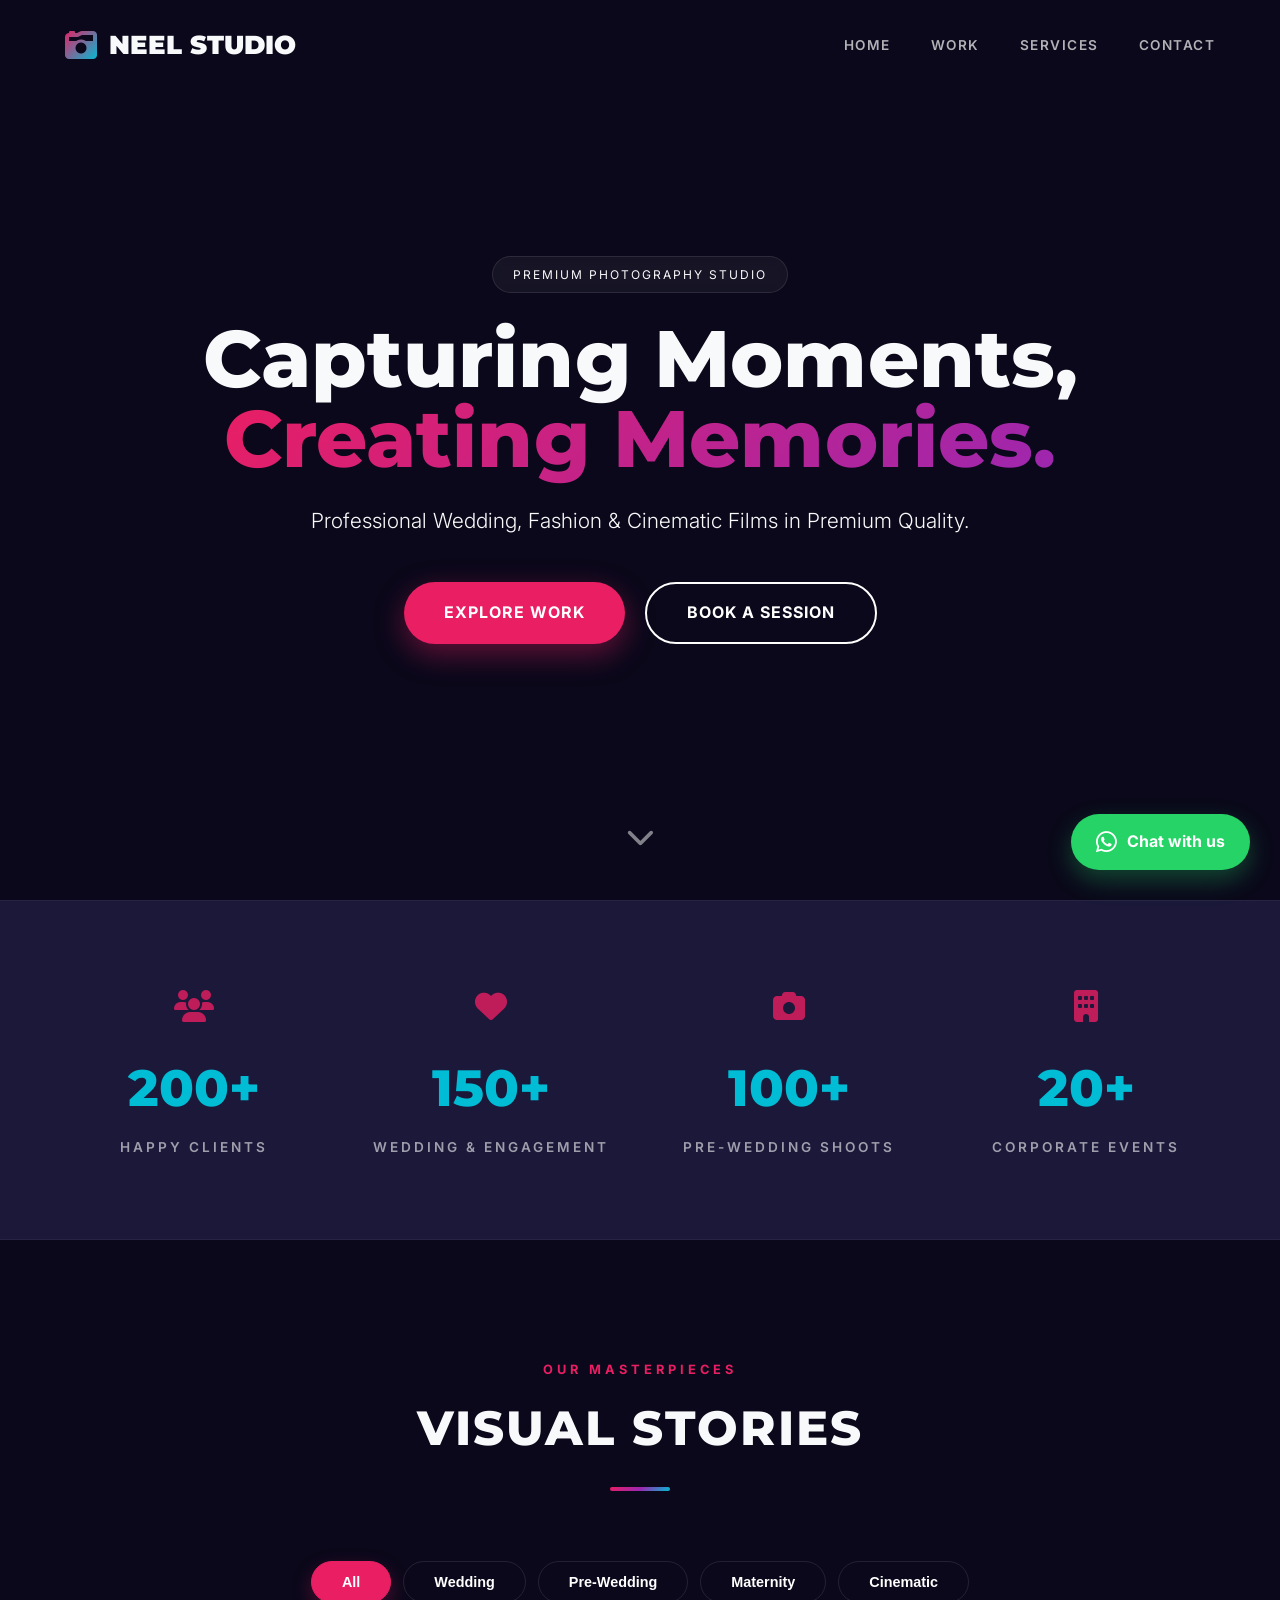
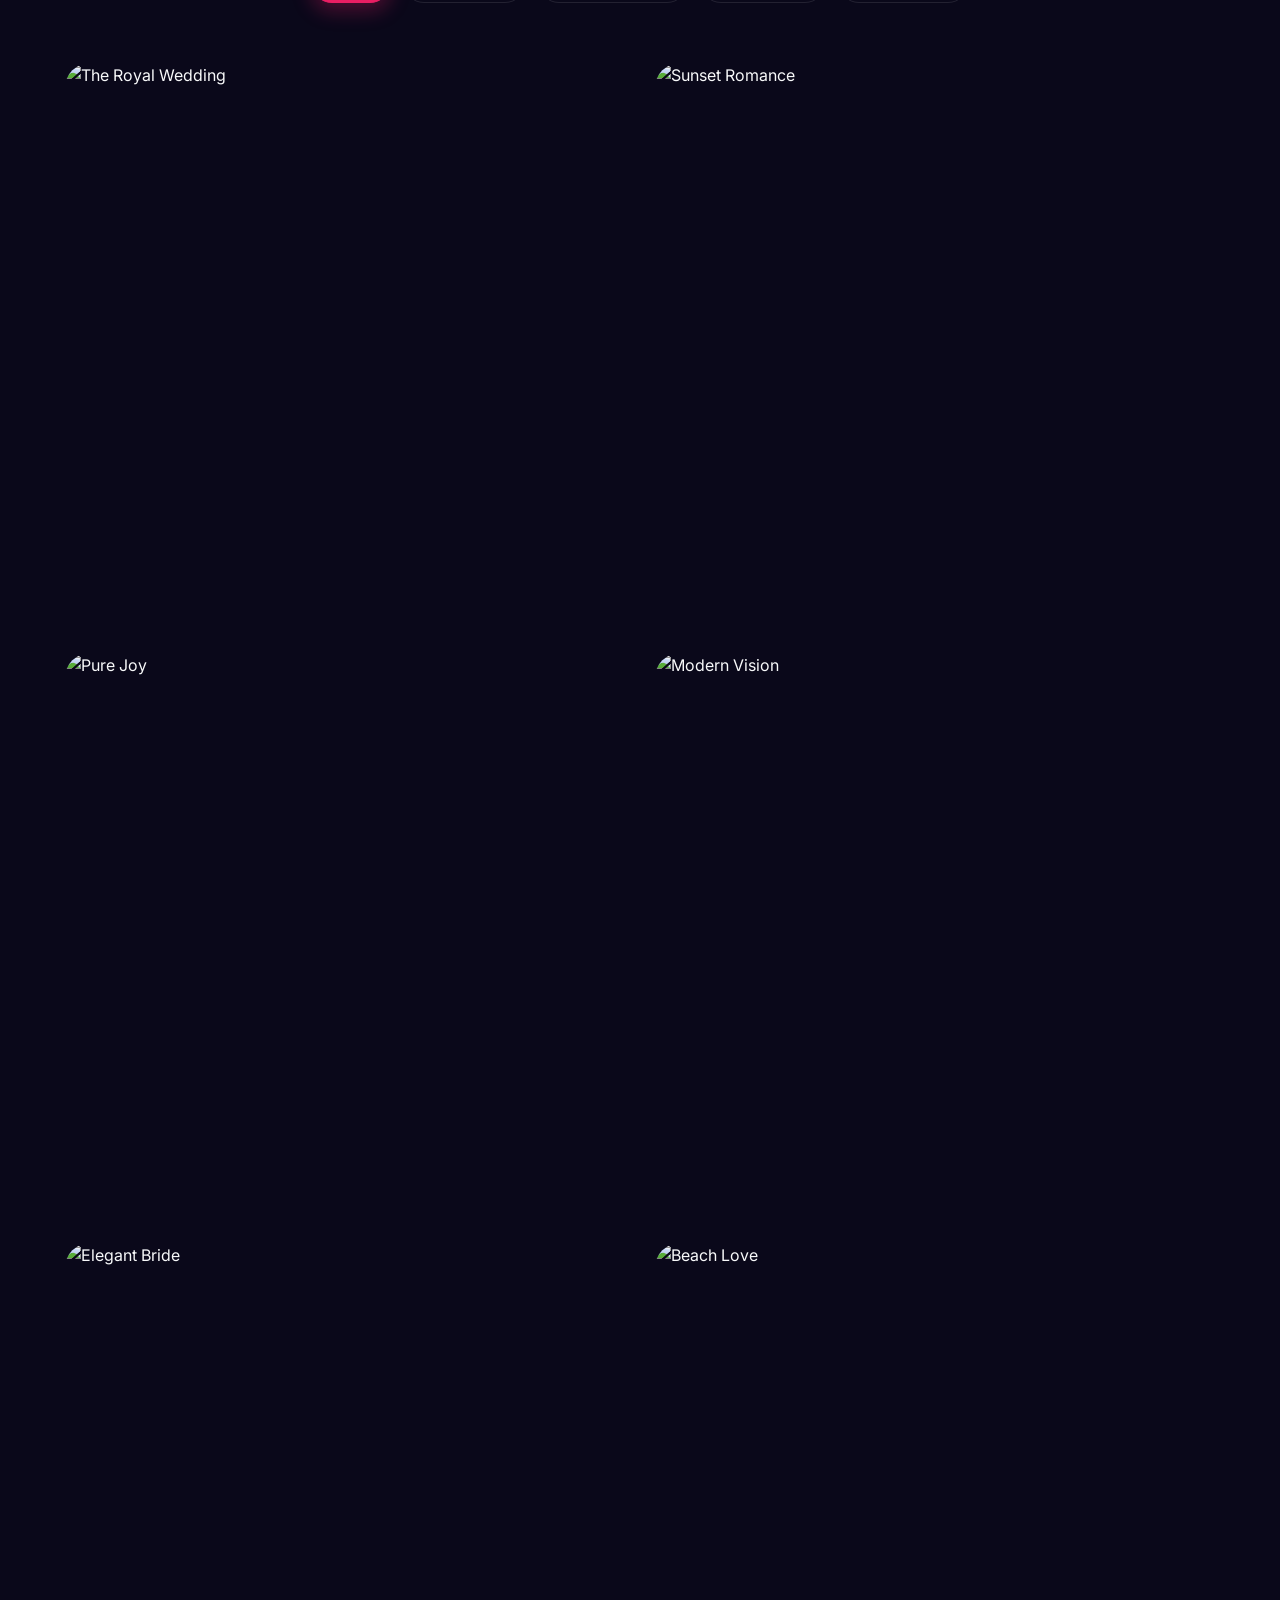
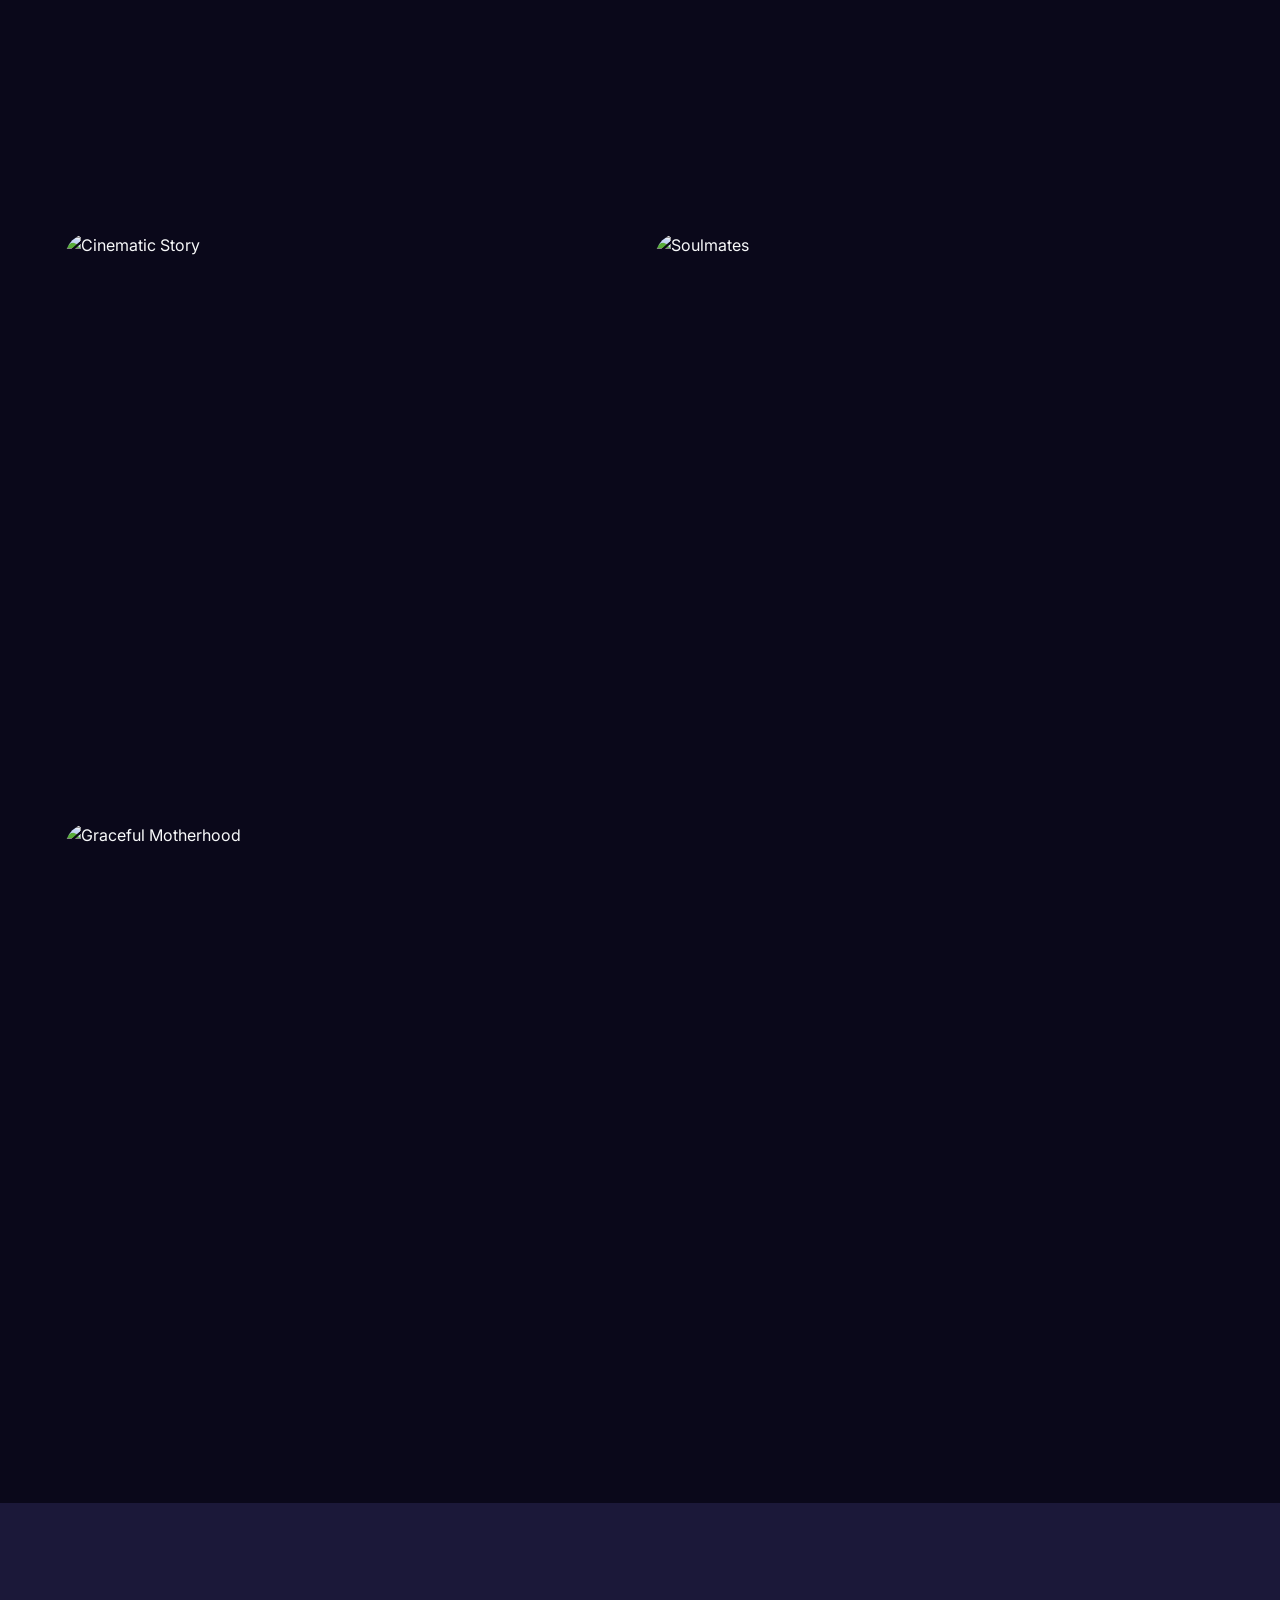
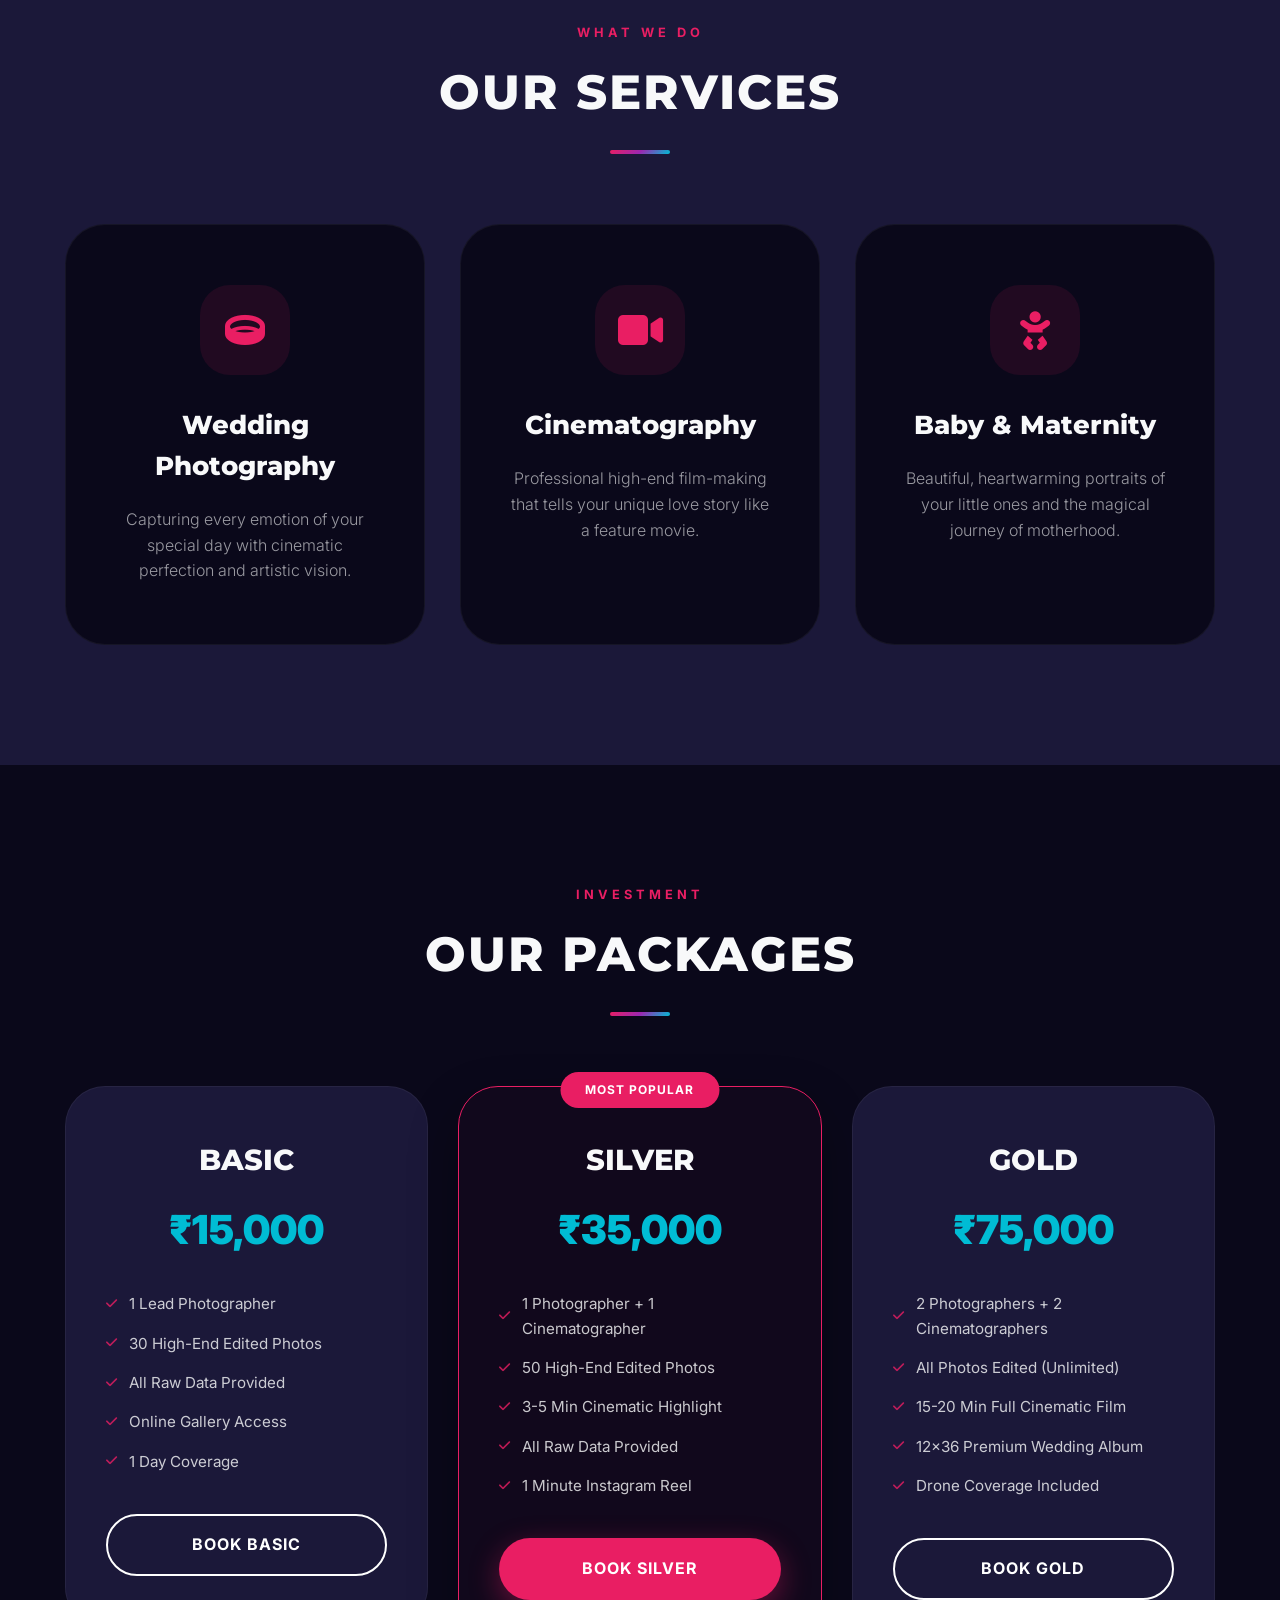
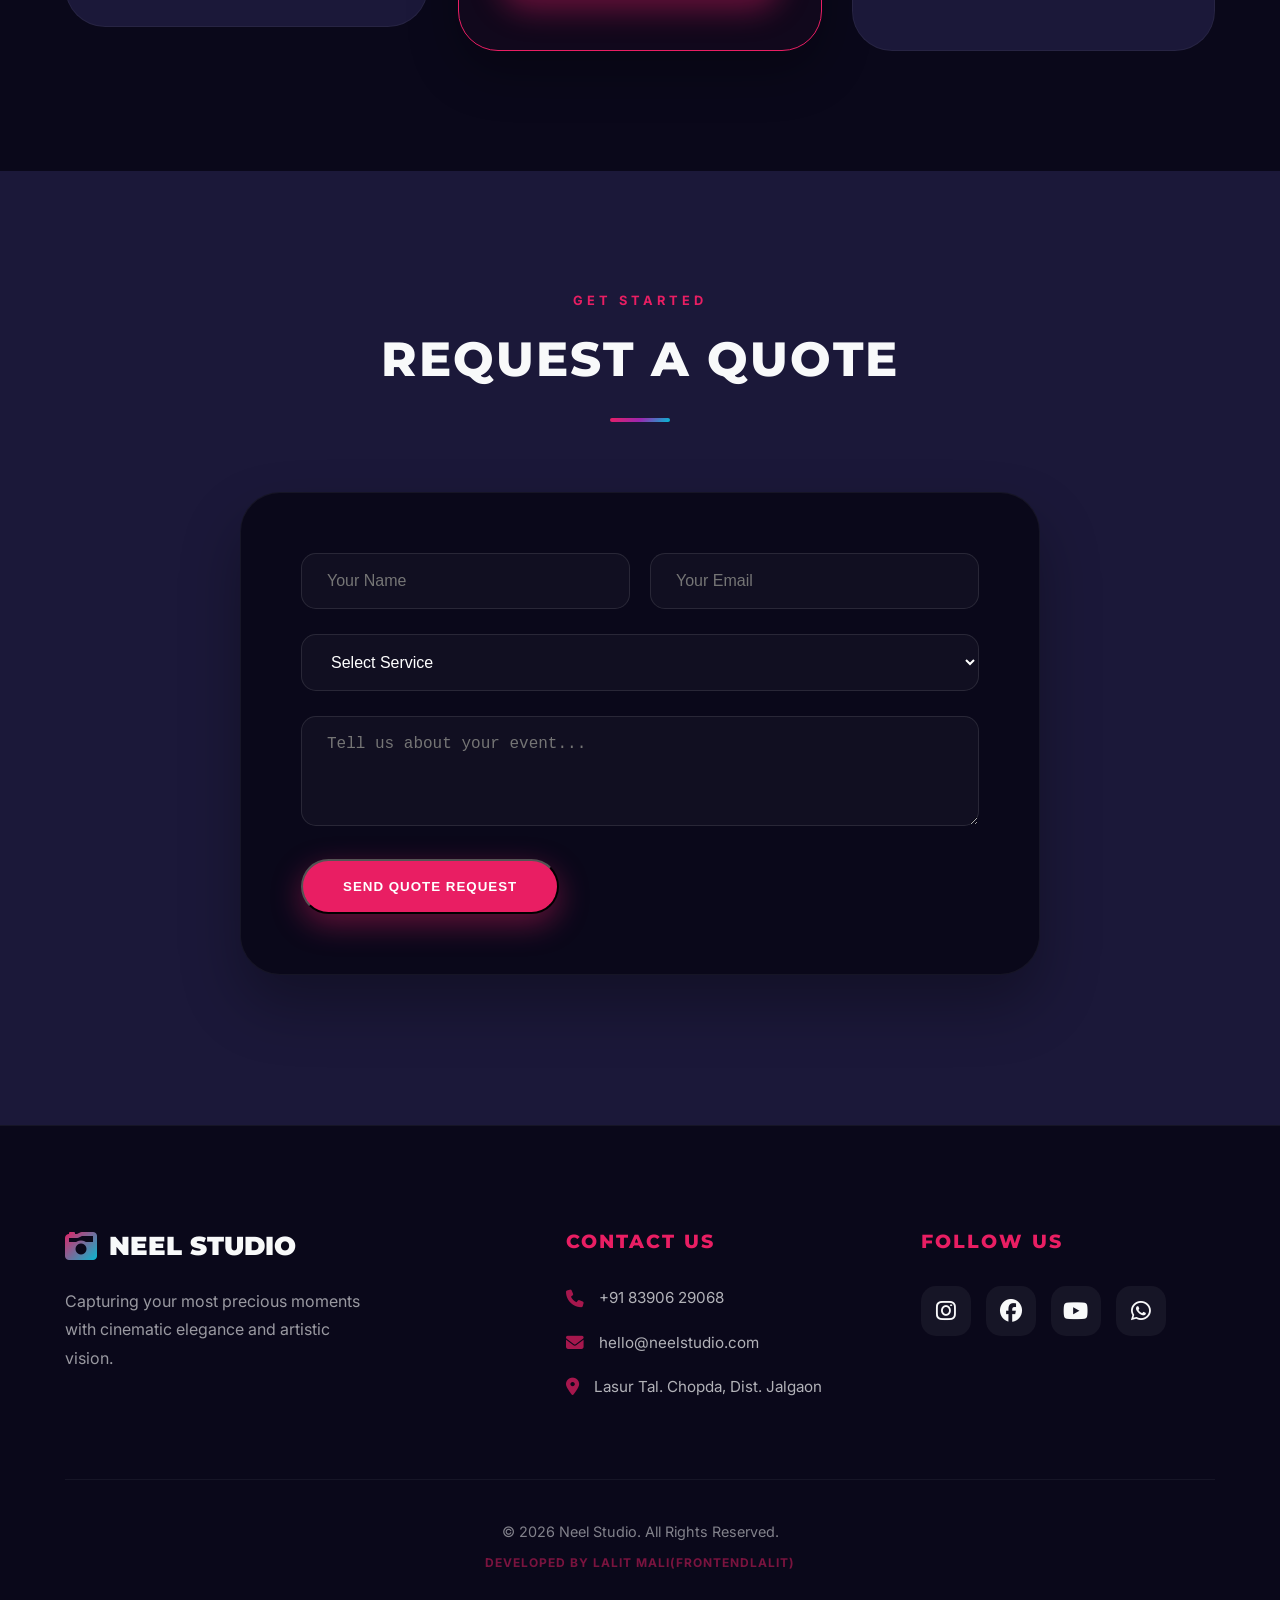
==== index.html @ a7790f0c "Add files via upload" ====
<!DOCTYPE html>
<html lang="en">
<head>
    <meta charset="UTF-8">
    <meta name="viewport" content="width=device-width, initial-scale=1.0">
    <title>Neel Studio | Professional Portfolio</title>
    <link rel="stylesheet" href="style.css">
    <link href="https://fonts.googleapis.com/css2?family=Inter:wght@300;400;600;700&family=Montserrat:wght@700;800;900&display=swap" rel="stylesheet">
    <link rel="stylesheet" href="https://cdnjs.cloudflare.com/ajax/libs/font-awesome/6.4.0/css/all.min.css">
    <link rel="stylesheet" href="https://unpkg.com/aos@next/dist/aos.css" />
</head>
<body>
    <!-- Floating WhatsApp -->
    <a href="https://wa.me/918390629068" class="whatsapp-float" target="_blank">
        <i class="fab fa-whatsapp"></i>
        <span>Chat with us</span>
    </a>

    <!-- Navbar -->
    <nav class="navbar">
        <div class="container">
            <div class="logo">
                <i class="fas fa-camera-retro"></i>
                <span>NEEL STUDIO</span>
            </div>
            <ul class="nav-links" id="navLinks">
                <li><a href="#home" onclick="toggleMenu()">Home</a></li>
                <li><a href="#gallery" onclick="toggleMenu()">Work</a></li>
                <li><a href="#services" onclick="toggleMenu()">Services</a></li>
                <li><a href="#contact" onclick="toggleMenu()">Contact</a></li>
            </ul>
            <div class="menu-btn" onclick="toggleMenu()"><i class="fas fa-bars"></i></div>
        </div>
    </nav>

    <!-- Hero Section -->
    <section id="home" class="hero">
        <div class="hero-overlay"></div>
        <div class="container hero-content">
            <div class="badge" data-aos="fade-down">Premium Photography Studio</div>
            <h1 data-aos="fade-up">Capturing Moments, <br><span>Creating Memories.</span></h1>
            <p data-aos="fade-up" data-aos-delay="200">Professional Wedding, Fashion & Cinematic Films in Premium Quality.</p>
            <div class="hero-btns" data-aos="fade-up" data-aos-delay="400">
                <a href="#gallery" class="btn-primary">Explore Work</a>
                <a href="#contact" class="btn-outline">Book a Session</a>
            </div>
        </div>
        <div class="scroll-down"><i class="fas fa-chevron-down"></i></div>
    </section>

    <!-- Stats Section -->
    <section class="stats">
        <div class="container">
            <div class="stat-item" data-aos="fade-up" data-aos-delay="100">
                <div class="stat-icon"><i class="fas fa-users"></i></div>
                <h3 class="counter">200+</h3>
                <p>Happy Clients</p>
            </div>
            <div class="stat-item" data-aos="fade-up" data-aos-delay="200">
                <div class="stat-icon"><i class="fas fa-heart"></i></div>
                <h3 class="counter">150+</h3>
                <p>Wedding & Engagement</p>
            </div>
            <div class="stat-item" data-aos="fade-up" data-aos-delay="300">
                <div class="stat-icon"><i class="fas fa-camera"></i></div>
                <h3 class="counter">100+</h3>
                <p>Pre-wedding Shoots</p>
            </div>
            <div class="stat-item" data-aos="fade-up" data-aos-delay="400">
                <div class="stat-icon"><i class="fas fa-building"></i></div>
                <h3 class="counter">20+</h3>
                <p>Corporate Events</p>
            </div>
        </div>
    </section>

    <!-- Gallery Section -->
    <section id="gallery" class="gallery">
        <div class="container">
            <div class="section-title">
                <span class="sub-title">Our Masterpieces</span>
                <h2>Visual Stories</h2>
                <div class="line"></div>
            </div>
            
            <div class="filter-btns">
                <button class="filter-btn active" data-filter="all">All</button>
                <button class="filter-btn" data-filter="wedding">Wedding</button>
                <button class="filter-btn" data-filter="prewedding">Pre-Wedding</button>
                <button class="filter-btn" data-filter="maternity">Maternity</button>
                <button class="filter-btn" data-filter="cinematic">Cinematic</button>
            </div>

            <div class="gallery-grid">
                <!-- Gallery items will be added via script -->
            </div>
        </div>
    </section>

    <!-- Lightbox Modal -->
    <div id="lightbox" class="lightbox" onclick="closeLightbox()">
        <span class="close-lightbox">&times;</span>
        <img id="lightboxImg" src="" alt="Full Image">
    </div>

    <!-- Services Section -->
    <section id="services" class="services">
        <div class="container">
            <div class="section-title">
                <span class="sub-title">What We Do</span>
                <h2>Our Services</h2>
                <div class="line"></div>
            </div>
            <div class="services-grid">
                <div class="service-card" data-aos="fade-up">
                    <div class="card-icon"><i class="fas fa-ring"></i></div>
                    <h3>Wedding Photography</h3>
                    <p>Capturing every emotion of your special day with cinematic perfection and artistic vision.</p>
                </div>
                <div class="service-card" data-aos="fade-up" data-aos-delay="100">
                    <div class="card-icon"><i class="fas fa-video"></i></div>
                    <h3>Cinematography</h3>
                    <p>Professional high-end film-making that tells your unique love story like a feature movie.</p>
                </div>
                <div class="service-card" data-aos="fade-up" data-aos-delay="200">
                    <div class="card-icon"><i class="fas fa-baby"></i></div>
                    <h3>Baby & Maternity</h3>
                    <p>Beautiful, heartwarming portraits of your little ones and the magical journey of motherhood.</p>
                </div>
            </div>
        </div>
    </section>

    <!-- Pricing Section -->
    <section id="pricing" class="pricing">
        <div class="container">
            <div class="section-title">
                <span class="sub-title">Investment</span>
                <h2>Our Packages</h2>
                <div class="line"></div>
            </div>
            <div class="pricing-grid">
                <!-- Basic Package -->
                <div class="pricing-card" data-aos="fade-up">
                    <div class="pkg-header">
                        <h3>Basic</h3>
                        <div class="price">₹15,000</div>
                    </div>
                    <ul class="pkg-features">
                        <li><i class="fas fa-check"></i> 1 Lead Photographer</li>
                        <li><i class="fas fa-check"></i> 30 High-End Edited Photos</li>
                        <li><i class="fas fa-check"></i> All Raw Data Provided</li>
                        <li><i class="fas fa-check"></i> Online Gallery Access</li>
                        <li><i class="fas fa-check"></i> 1 Day Coverage</li>
                    </ul>
                    <a href="#contact" class="btn-outline">Book Basic</a>
                </div>
                <!-- Silver Package -->
                <div class="pricing-card featured" data-aos="fade-up" data-aos-delay="100">
                    <div class="pkg-badge">Most Popular</div>
                    <div class="pkg-header">
                        <h3>Silver</h3>
                        <div class="price">₹35,000</div>
                    </div>
                    <ul class="pkg-features">
                        <li><i class="fas fa-check"></i> 1 Photographer + 1 Cinematographer</li>
                        <li><i class="fas fa-check"></i> 50 High-End Edited Photos</li>
                        <li><i class="fas fa-check"></i> 3-5 Min Cinematic Highlight</li>
                        <li><i class="fas fa-check"></i> All Raw Data Provided</li>
                        <li><i class="fas fa-check"></i> 1 Minute Instagram Reel</li>
                    </ul>
                    <a href="#contact" class="btn-primary">Book Silver</a>
                </div>
                <!-- Gold Package -->
                <div class="pricing-card" data-aos="fade-up" data-aos-delay="200">
                    <div class="pkg-header">
                        <h3>Gold</h3>
                        <div class="price">₹75,000</div>
                    </div>
                    <ul class="pkg-features">
                        <li><i class="fas fa-check"></i> 2 Photographers + 2 Cinematographers</li>
                        <li><i class="fas fa-check"></i> All Photos Edited (Unlimited)</li>
                        <li><i class="fas fa-check"></i> 15-20 Min Full Cinematic Film</li>
                        <li><i class="fas fa-check"></i> 12x36 Premium Wedding Album</li>
                        <li><i class="fas fa-check"></i> Drone Coverage Included</li>
                    </ul>
                    <a href="#contact" class="btn-outline">Book Gold</a>
                </div>
            </div>
        </div>
    </section>

    <!-- Quote Section -->
    <section id="contact" class="quote-section">
        <div class="container">
            <div class="section-title">
                <span class="sub-title">Get Started</span>
                <h2>Request a Quote</h2>
                <div class="line"></div>
            </div>
            <div class="quote-box" data-aos="fade-up">
                <form class="contact-form">
                    <div class="form-grid-2">
                        <div class="form-group"><input type="text" placeholder="Your Name" required></div>
                        <div class="form-group"><input type="email" placeholder="Your Email" required></div>
                    </div>
                    <div class="form-group">
                        <select required style="color: #fff;">
                            <option value="" disabled selected>Select Service</option>
                            <option>Wedding</option>
                            <option>Pre-Wedding</option>
                            <option>Maternity</option>
                            <option>Corporate</option>
                        </select>
                    </div>
                    <div class="form-group"><textarea rows="4" placeholder="Tell us about your event..."></textarea></div>
                    <button type="submit" class="btn-primary">Send Quote Request</button>
                </form>
            </div>
        </div>
    </section>

    <!-- Footer -->
    <footer class="footer">
        <div class="container">
            <div class="footer-grid">
                <div class="footer-brand">
                    <div class="logo">
                        <i class="fas fa-camera-retro"></i>
                        <span>NEEL STUDIO</span>
                    </div>
                    <p>Capturing your most precious moments with cinematic elegance and artistic vision.</p>
                </div>
                <div class="footer-contact">
                    <h3>Contact Us</h3>
                    <div class="footer-info-list">
                        <a href="tel:+918390629068" class="footer-info-item"><i class="fas fa-phone"></i> <span>+91 83906 29068</span></a>
                        <a href="mailto:hello@neelstudio.com" class="footer-info-item"><i class="fas fa-envelope"></i> <span>hello@neelstudio.com</span></a>
                        <div class="footer-info-item"><i class="fas fa-location-dot"></i> <span>Lasur Tal. Chopda, Dist. Jalgaon</span></div>
                    </div>
                </div>
                <div class="footer-social">
                    <h3>Follow Us</h3>
                    <div class="social-links">
                        <a href="#"><i class="fab fa-instagram"></i></a>
                        <a href="#"><i class="fab fa-facebook"></i></a>
                        <a href="#"><i class="fab fa-youtube"></i></a>
                        <a href="https://wa.me/918390629068"><i class="fab fa-whatsapp"></i></a>
                    </div>
                </div>
            </div>
            <div class="footer-bottom">
                <p>&copy; 2026 Neel Studio. All Rights Reserved.</p>
                <p class="creator">Developed by Lalit mali(FrontendLalit)</p>
            </div>
        </div>
    </footer>

    <!-- Scripts -->
    <script src="https://unpkg.com/aos@next/dist/aos.js"></script>
    <script src="script.js"></script>
</body>
</html>
---- style.css ----
:root {
    --primary: #E91E63;
    --primary-dark: #C2185B;
    --secondary: #00BCD4;
    --dark: #0A081A;
    --dark-lighter: #1B1839;
    --light: #F8F9FA;
    --glass: rgba(255, 255, 255, 0.05);
    --glass-heavy: rgba(255, 255, 255, 0.1);
    --aurora-gradient: linear-gradient(135deg, #E91E63, #9C27B0, #00BCD4);
    --transition: all 0.4s cubic-bezier(0.4, 0, 0.2, 1);
}

/* Global Styles */
* {
    margin: 0;
    padding: 0;
    box-sizing: border-box;
}

html {
    scroll-behavior: smooth;
}

body {
    font-family: 'Inter', sans-serif;
    background-color: var(--dark);
    color: var(--light);
    line-height: 1.6;
    overflow-x: hidden;
}

.container {
    max-width: 1200px;
    margin: 0 auto;
    padding: 0 25px;
}

h1, h2, h3, h4 {
    font-family: 'Montserrat', sans-serif;
    font-weight: 800;
}

a {
    text-decoration: none;
    color: inherit;
    transition: var(--transition);
}

ul {
    list-style: none;
}

section {
    padding: 120px 0;
}

.section-title {
    text-align: center;
    margin-bottom: 70px;
}

.sub-title {
    color: var(--primary);
    text-transform: uppercase;
    letter-spacing: 4px;
    font-size: 0.8rem;
    font-weight: 700;
    display: block;
    margin-bottom: 10px;
}

.section-title h2 {
    font-size: 3rem;
    text-transform: uppercase;
    letter-spacing: 2px;
    margin-bottom: 20px;
}

.section-title .line {
    width: 60px;
    height: 4px;
    background: var(--aurora-gradient);
    margin: 0 auto;
    border-radius: 10px;
}

/* Scroll Progress Bar */
.scroll-progress {
    position: fixed;
    top: 0;
    left: 0;
    width: 0%;
    height: 4px;
    background: var(--aurora-gradient);
    z-index: 2001;
}

/* WhatsApp Float */
.whatsapp-float {
    position: fixed;
    bottom: 30px;
    right: 30px;
    background: #25D366;
    color: white;
    padding: 15px 25px;
    border-radius: 50px;
    display: flex;
    align-items: center;
    gap: 10px;
    font-weight: 700;
    box-shadow: 0 10px 25px rgba(37, 211, 102, 0.3);
    z-index: 2000;
}

.whatsapp-float i { font-size: 1.5rem; }

.whatsapp-float:hover {
    transform: translateY(-5px) scale(1.05);
    background: #20BA56;
}

/* Navbar */
.navbar {
    position: fixed;
    top: 0;
    left: 0;
    width: 100%;
    height: 90px;
    display: flex;
    align-items: center;
    z-index: 1500;
    transition: var(--transition);
}

.navbar.scrolled {
    background: rgba(10, 8, 26, 0.8);
    height: 75px;
    backdrop-filter: blur(15px);
    border-bottom: 1px solid var(--glass);
}

.navbar .container {
    display: flex;
    justify-content: space-between;
    align-items: center;
    width: 100%;
}

.logo {
    display: flex;
    align-items: center;
    gap: 12px;
}

.logo i {
    background: linear-gradient(135deg, #E91E63, #00BCD4);
    -webkit-background-clip: text;
    -webkit-text-fill-color: transparent;
    font-size: 2rem;
}

.logo span {
    font-family: 'Montserrat', sans-serif;
    font-weight: 900;
    font-size: 1.6rem;
}

.nav-links {
    display: flex;
    gap: 40px;
}

.nav-links a {
    font-weight: 600;
    font-size: 0.85rem;
    text-transform: uppercase;
    letter-spacing: 1.5px;
    opacity: 0.7;
}

.nav-links a:hover {
    opacity: 1;
    color: var(--secondary);
}

.menu-btn {
    display: none;
    font-size: 1.8rem;
    cursor: pointer;
    color: white;
}

/* Hero Section */
.hero {
    height: 100vh;
    background: url('https://images.unsplash.com/photo-1519741497674-611481863552?ixlib=rb-4.0.3&auto=format&fit=crop&w=1920&q=80') no-repeat center center/cover;
    display: flex;
    align-items: center;
    position: relative;
    text-align: center;
}

.hero-overlay {
    position: absolute;
    top: 0;
    left: 0;
    width: 100%;
    height: 100%;
    background: linear-gradient(to bottom, rgba(10,8,26,0.3), rgba(10,8,26,0.95));
}

.hero-content {
    position: relative;
    z-index: 1;
}

.badge {
    background: var(--glass);
    display: inline-block;
    padding: 8px 20px;
    border-radius: 30px;
    font-size: 0.75rem;
    text-transform: uppercase;
    letter-spacing: 2px;
    margin-bottom: 25px;
    border: 1px solid var(--glass-heavy);
    backdrop-filter: blur(5px);
}

.hero h1 {
    font-size: 5rem;
    margin-bottom: 25px;
    line-height: 1;
}

.hero h1 span {
    color: var(--primary);
    background: linear-gradient(135deg, #E91E63, #9C27B0);
    -webkit-background-clip: text;
    -webkit-text-fill-color: transparent;
}

.hero p {
    font-size: 1.3rem;
    max-width: 700px;
    margin: 0 auto 45px;
    opacity: 0.8;
    font-weight: 300;
}

.hero-btns {
    display: flex;
    justify-content: center;
    gap: 20px;
}

.btn-primary {
    background: var(--primary);
    color: white;
    padding: 18px 40px;
    border-radius: 50px;
    font-weight: 700;
    text-transform: uppercase;
    letter-spacing: 1px;
    box-shadow: 0 10px 30px rgba(233, 30, 99, 0.4);
    display: inline-block;
}

.btn-primary:hover {
    background: var(--primary-dark);
    transform: translateY(-5px);
    box-shadow: 0 15px 40px rgba(233, 30, 99, 0.5);
}

.btn-outline {
    border: 2px solid white;
    color: white;
    padding: 16px 40px;
    border-radius: 50px;
    font-weight: 700;
    text-transform: uppercase;
    letter-spacing: 1px;
    display: inline-block;
}

.btn-outline:hover {
    background: white;
    color: var(--dark);
    transform: translateY(-5px);
}

.scroll-down {
    position: absolute;
    bottom: 40px;
    left: 50%;
    transform: translateX(-50%);
    font-size: 1.8rem;
    animation: bounce 2s infinite;
    opacity: 0.5;
}

@keyframes bounce {
    0%, 20%, 50%, 80%, 100% {transform: translateY(0) translateX(-50%);}
    40% {transform: translateY(-15px) translateX(-50%);}
    60% {transform: translateY(-7px) translateX(-50%);}
}

/* Stats Section */
.stats {
    background: var(--dark-lighter);
    padding: 80px 0;
    border-top: 1px solid var(--glass);
    border-bottom: 1px solid var(--glass);
}

.stats .container {
    display: grid;
    grid-template-columns: repeat(4, 1fr);
    text-align: center;
    gap: 40px;
}

.stat-item h3 {
    font-size: 3.2rem;
    color: var(--secondary);
    margin-bottom: 8px;
    font-family: 'Montserrat', sans-serif;
    animation: pulse-text 2s infinite;
}

.stat-icon {
    font-size: 2rem;
    color: var(--primary);
    margin-bottom: 15px;
    opacity: 0.8;
}

@keyframes pulse-text {
    0% { transform: scale(1); }
    50% { transform: scale(1.05); color: white; }
    100% { transform: scale(1); }
}

.stat-item p {
    text-transform: uppercase;
    font-size: 0.85rem;
    letter-spacing: 3px;
    opacity: 0.6;
    font-weight: 600;
}

/* Gallery Section */
.filter-btns {
    display: flex;
    justify-content: center;
    gap: 12px;
    margin-bottom: 60px;
    flex-wrap: wrap;
}

.filter-btn {
    background: transparent;
    border: 1px solid var(--glass-heavy);
    color: white;
    padding: 12px 30px;
    border-radius: 50px;
    cursor: pointer;
    font-weight: 600;
    font-size: 0.9rem;
    transition: var(--transition);
}

.filter-btn.active, .filter-btn:hover {
    background: var(--primary);
    border-color: var(--primary);
    box-shadow: 0 8px 20px rgba(233, 30, 99, 0.3);
}

.gallery-grid {
    display: grid;
    grid-template-columns: repeat(auto-fill, minmax(380px, 1fr));
    gap: 30px;
}

.gallery-item {
    position: relative;
    border-radius: 25px;
    overflow: hidden;
    aspect-ratio: 1;
    cursor: pointer;
}

.gallery-item img {
    width: 100%;
    height: 100%;
    object-fit: cover;
    transition: var(--transition);
}

.gallery-item:hover img {
    transform: scale(1.1);
}

.gallery-overlay {
    position: absolute;
    top: 0;
    left: 0;
    width: 100%;
    height: 100%;
    background: linear-gradient(to top, rgba(10,8,26,0.95), transparent 70%);
    display: flex;
    flex-direction: column;
    justify-content: flex-end;
    padding: 35px;
    opacity: 0;
    transition: var(--transition);
}

.gallery-item:hover .gallery-overlay {
    opacity: 1;
}

.gallery-overlay h3 {
    font-size: 1.4rem;
    margin-bottom: 8px;
    transform: translateY(20px);
    transition: var(--transition);
}

.gallery-overlay p {
    font-size: 0.85rem;
    color: var(--secondary);
    text-transform: uppercase;
    letter-spacing: 2px;
    transform: translateY(20px);
    transition: var(--transition);
    transition-delay: 0.1s;
}

.gallery-item:hover .gallery-overlay h3,
.gallery-item:hover .gallery-overlay p {
    transform: translateY(0);
}

/* Lightbox */
.lightbox {
    display: none;
    position: fixed;
    top: 0;
    left: 0;
    width: 100%;
    height: 100%;
    background: rgba(0,0,0,0.95);
    z-index: 3000;
    justify-content: center;
    align-items: center;
    padding: 40px;
}

.lightbox img {
    max-width: 90%;
    max-height: 90%;
    object-fit: contain;
    border-radius: 10px;
    box-shadow: 0 0 50px rgba(0,0,0,0.5);
}

.close-lightbox {
    position: absolute;
    top: 30px;
    right: 40px;
    font-size: 3rem;
    color: white;
    cursor: pointer;
    line-height: 1;
}

/* Services Section */
.services {
    background: var(--dark-lighter);
}

.services-grid {
    display: grid;
    grid-template-columns: repeat(3, 1fr);
    gap: 35px;
}

.service-card {
    background: var(--dark);
    padding: 60px 45px;
    border-radius: 40px;
    text-align: center;
    border: 1px solid var(--glass);
    transition: var(--transition);
}

.card-icon {
    width: 90px;
    height: 90px;
    background: rgba(233, 30, 99, 0.1);
    border-radius: 30px;
    display: flex;
    align-items: center;
    justify-content: center;
    margin: 0 auto 30px;
    font-size: 2.5rem;
    color: var(--primary);
}

.service-card:hover {
    transform: translateY(-15px);
    border-color: var(--primary);
    background: rgba(233, 30, 99, 0.03);
}

.service-card h3 {
    font-size: 1.6rem;
    margin-bottom: 20px;
}

.service-card p {
    opacity: 0.6;
    font-weight: 300;
    font-size: 1rem;
}

/* Pricing Section */
.pricing {
    background: var(--dark);
}

.pricing-grid {
    display: grid;
    grid-template-columns: repeat(3, 1fr);
    gap: 30px;
    align-items: flex-start;
}

.pricing-card {
    background: var(--dark-lighter);
    padding: 50px 40px;
    border-radius: 40px;
    text-align: center;
    border: 1px solid var(--glass);
    transition: var(--transition);
    position: relative;
}

.pricing-card.featured {
    border-color: var(--primary);
    transform: scale(1.05);
    background: rgba(233, 30, 99, 0.03);
    box-shadow: 0 20px 50px rgba(0,0,0,0.3);
}

.pkg-badge {
    position: absolute;
    top: -15px;
    left: 50%;
    transform: translateX(-50%);
    background: var(--primary);
    color: white;
    padding: 8px 25px;
    border-radius: 30px;
    font-size: 0.75rem;
    font-weight: 700;
    text-transform: uppercase;
    letter-spacing: 1px;
}

.pkg-header h3 {
    font-size: 1.8rem;
    margin-bottom: 15px;
    text-transform: uppercase;
}

.pkg-header .price {
    font-size: 2.5rem;
    font-weight: 900;
    color: var(--secondary);
    margin-bottom: 30px;
}

.pkg-features {
    text-align: left;
    margin-bottom: 40px;
}

.pkg-features li {
    margin-bottom: 15px;
    font-size: 0.95rem;
    display: flex;
    align-items: center;
    gap: 12px;
    opacity: 0.8;
}

.pkg-features li i {
    color: var(--primary);
    font-size: 0.8rem;
}

.pricing-card .btn-primary, .pricing-card .btn-outline {
    width: 100%;
}

/* Quote Section */
.quote-section {
    background: var(--dark-lighter);
    padding-bottom: 150px;
}

.quote-box {
    max-width: 800px;
    margin: 0 auto;
    background: var(--dark);
    padding: 60px;
    border-radius: 40px;
    border: 1px solid var(--glass);
    box-shadow: 0 30px 60px rgba(0,0,0,0.3);
}

.contact-form input, .contact-form select, .contact-form textarea {
    width: 100%;
    padding: 18px 25px;
    background: rgba(255,255,255,0.03);
    border: 1px solid var(--glass-heavy);
    border-radius: 15px;
    color: white;
    font-size: 1rem;
    outline: none;
    transition: 0.3s;
}

.contact-form input:focus, .contact-form select:focus, .contact-form textarea:focus {
    border-color: var(--secondary);
    background: rgba(255,255,255,0.05);
}

.form-grid-2 {
    display: grid;
    grid-template-columns: 1fr 1fr;
    gap: 20px;
}

.form-group {
    margin-bottom: 25px;
}

/* Footer */
.footer {
    background: var(--dark);
    padding: 100px 0 40px;
    border-top: 1px solid var(--glass);
}

.footer-grid {
    display: grid;
    grid-template-columns: 1.5fr 1fr 1fr;
    gap: 60px;
    margin-bottom: 80px;
}

.footer-brand .logo { margin-bottom: 20px; }
.footer-brand p { opacity: 0.6; max-width: 300px; line-height: 1.8; }

.footer-contact h3, .footer-social h3 {
    font-size: 1.2rem;
    margin-bottom: 30px;
    text-transform: uppercase;
    letter-spacing: 2px;
    color: var(--primary);
}

.footer-info-list {
    display: flex;
    flex-direction: column;
    gap: 20px;
}

.footer-info-item {
    display: flex;
    align-items: center;
    gap: 15px;
    opacity: 0.7;
    font-size: 0.95rem;
}

.footer-info-item i { color: var(--primary); font-size: 1.1rem; }
.footer-info-item:hover { opacity: 1; color: var(--secondary); }

.footer-social .social-links {
    display: flex;
    gap: 15px;
}

.footer-social .social-links a {
    width: 50px;
    height: 50px;
    background: var(--glass);
    display: flex;
    align-items: center;
    justify-content: center;
    border-radius: 15px;
    font-size: 1.4rem;
}

.footer-social .social-links a:hover {
    background: white;
    color: var(--primary);
    transform: translateY(-5px);
}

.footer-bottom {
    padding-top: 40px;
    border-top: 1px solid var(--glass);
    text-align: center;
}

.footer-bottom p { opacity: 0.5; font-size: 0.9rem; }
.footer-bottom .creator { margin-top: 10px; color: var(--primary); font-weight: 700; font-size: 0.75rem; text-transform: uppercase; letter-spacing: 1px; }

/* Advanced Animations */
@keyframes float {
    0% { transform: translateY(0px); }
    50% { transform: translateY(-20px); }
    100% { transform: translateY(0px); }
}

@keyframes pulse-glow {
    0% { box-shadow: 0 0 0 0 rgba(233, 30, 99, 0.4); }
    70% { box-shadow: 0 0 0 15px rgba(233, 30, 99, 0); }
    100% { box-shadow: 0 0 0 0 rgba(233, 30, 99, 0); }
}

/* Mobile Overhaul */
@media (max-width: 992px) {
    .pricing-grid { grid-template-columns: repeat(2, 1fr); }
    .footer-grid { grid-template-columns: 1fr 1fr; }
    .footer-brand { grid-column: span 2; text-align: center; }
    .footer-brand p { margin: 0 auto; }
    .footer-brand .logo { justify-content: center; }
}

@media (max-width: 768px) {
    .navbar { height: 70px; background: rgba(10, 8, 26, 0.9); backdrop-filter: blur(15px); }
    
    .nav-links {
        position: fixed;
        top: 0;
        right: -100%;
        width: 100%;
        height: 100vh;
        background: var(--dark);
        flex-direction: column;
        justify-content: center;
        align-items: center;
        transition: 0.6s cubic-bezier(0.4, 0, 0.2, 1);
        z-index: 1000;
        gap: 30px;
    }
    
    .nav-links.active { right: 0; }
    
    .menu-btn { display: block; z-index: 1100; }

    .hero h1 { font-size: 2.8rem; }
    .gallery-grid { grid-template-columns: 1fr; }
    .pricing-grid { grid-template-columns: 1fr; }
    .quote-box { padding: 40px 25px; border-radius: 30px; }
    .footer-grid { grid-template-columns: 1fr; gap: 40px; text-align: center; }
    .footer-brand { grid-column: span 1; }
    .footer-info-item { justify-content: center; }
    .footer-social .social-links { justify-content: center; }
}
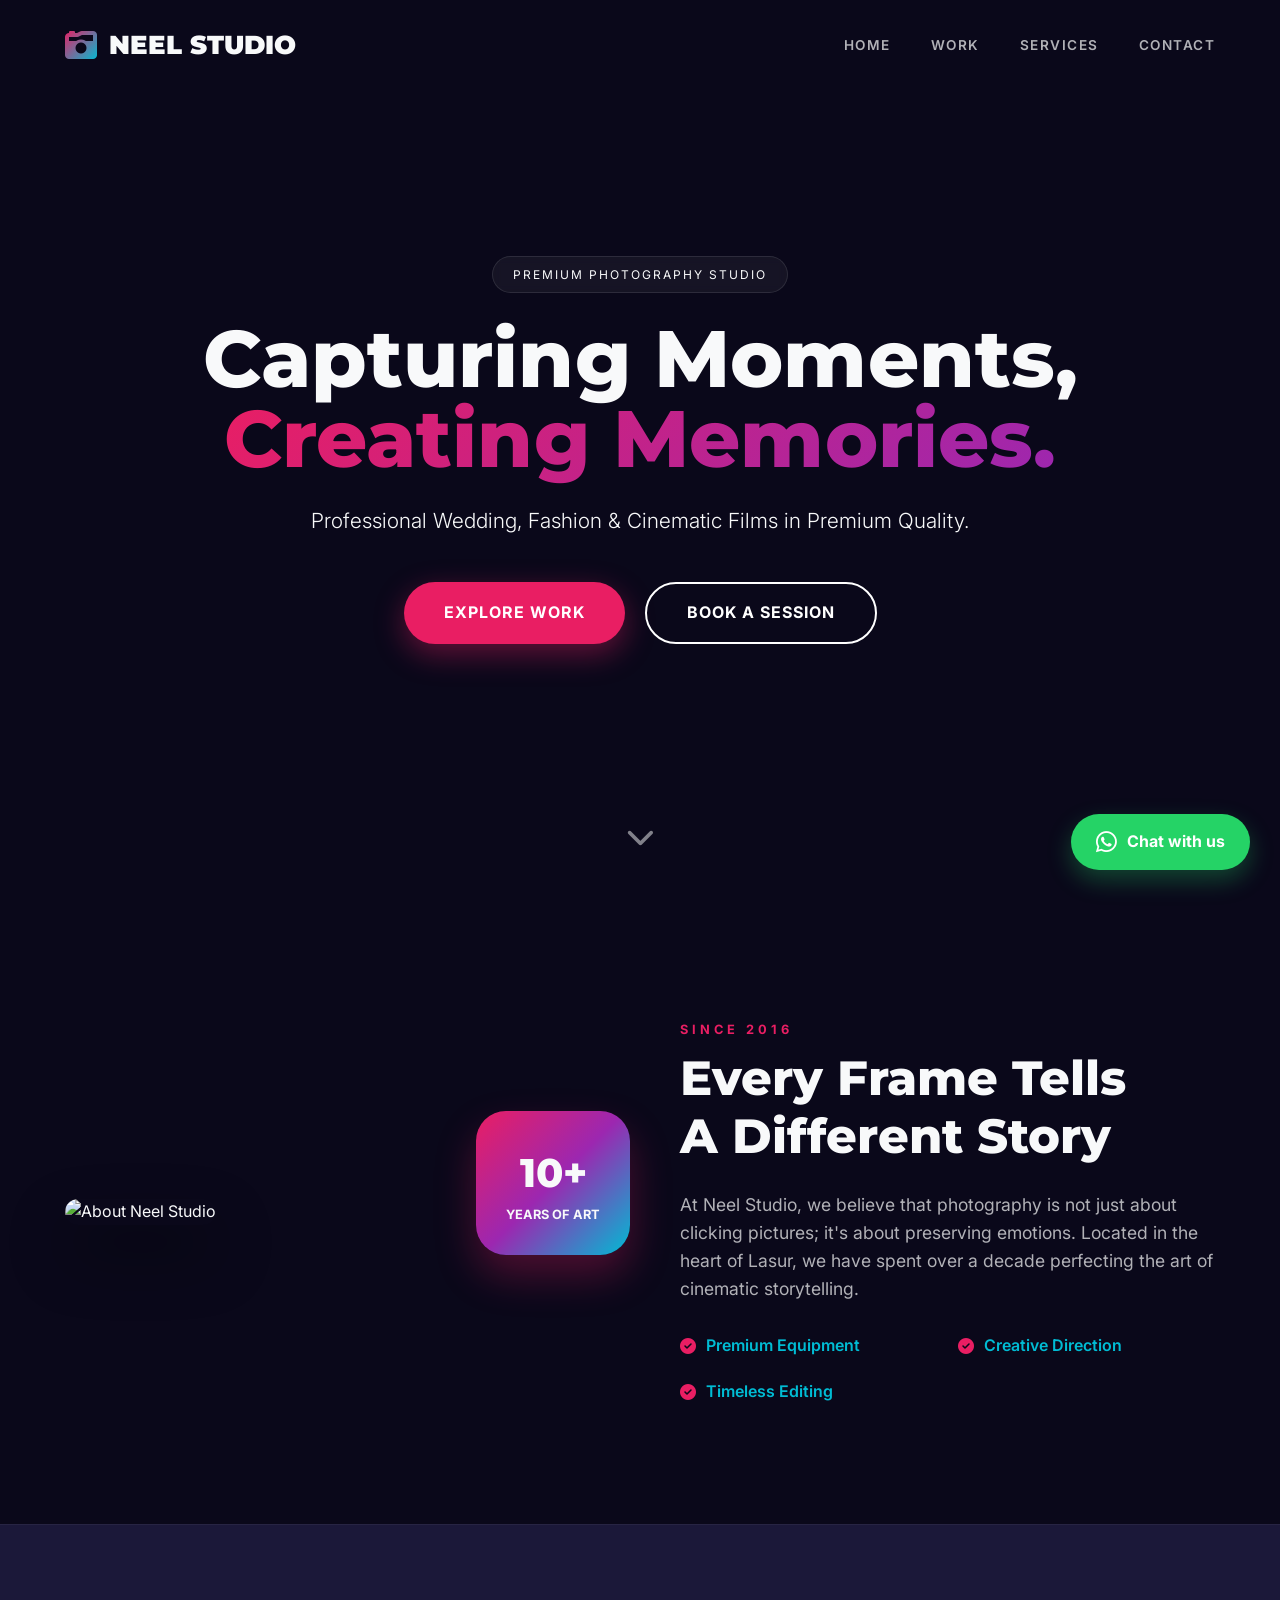
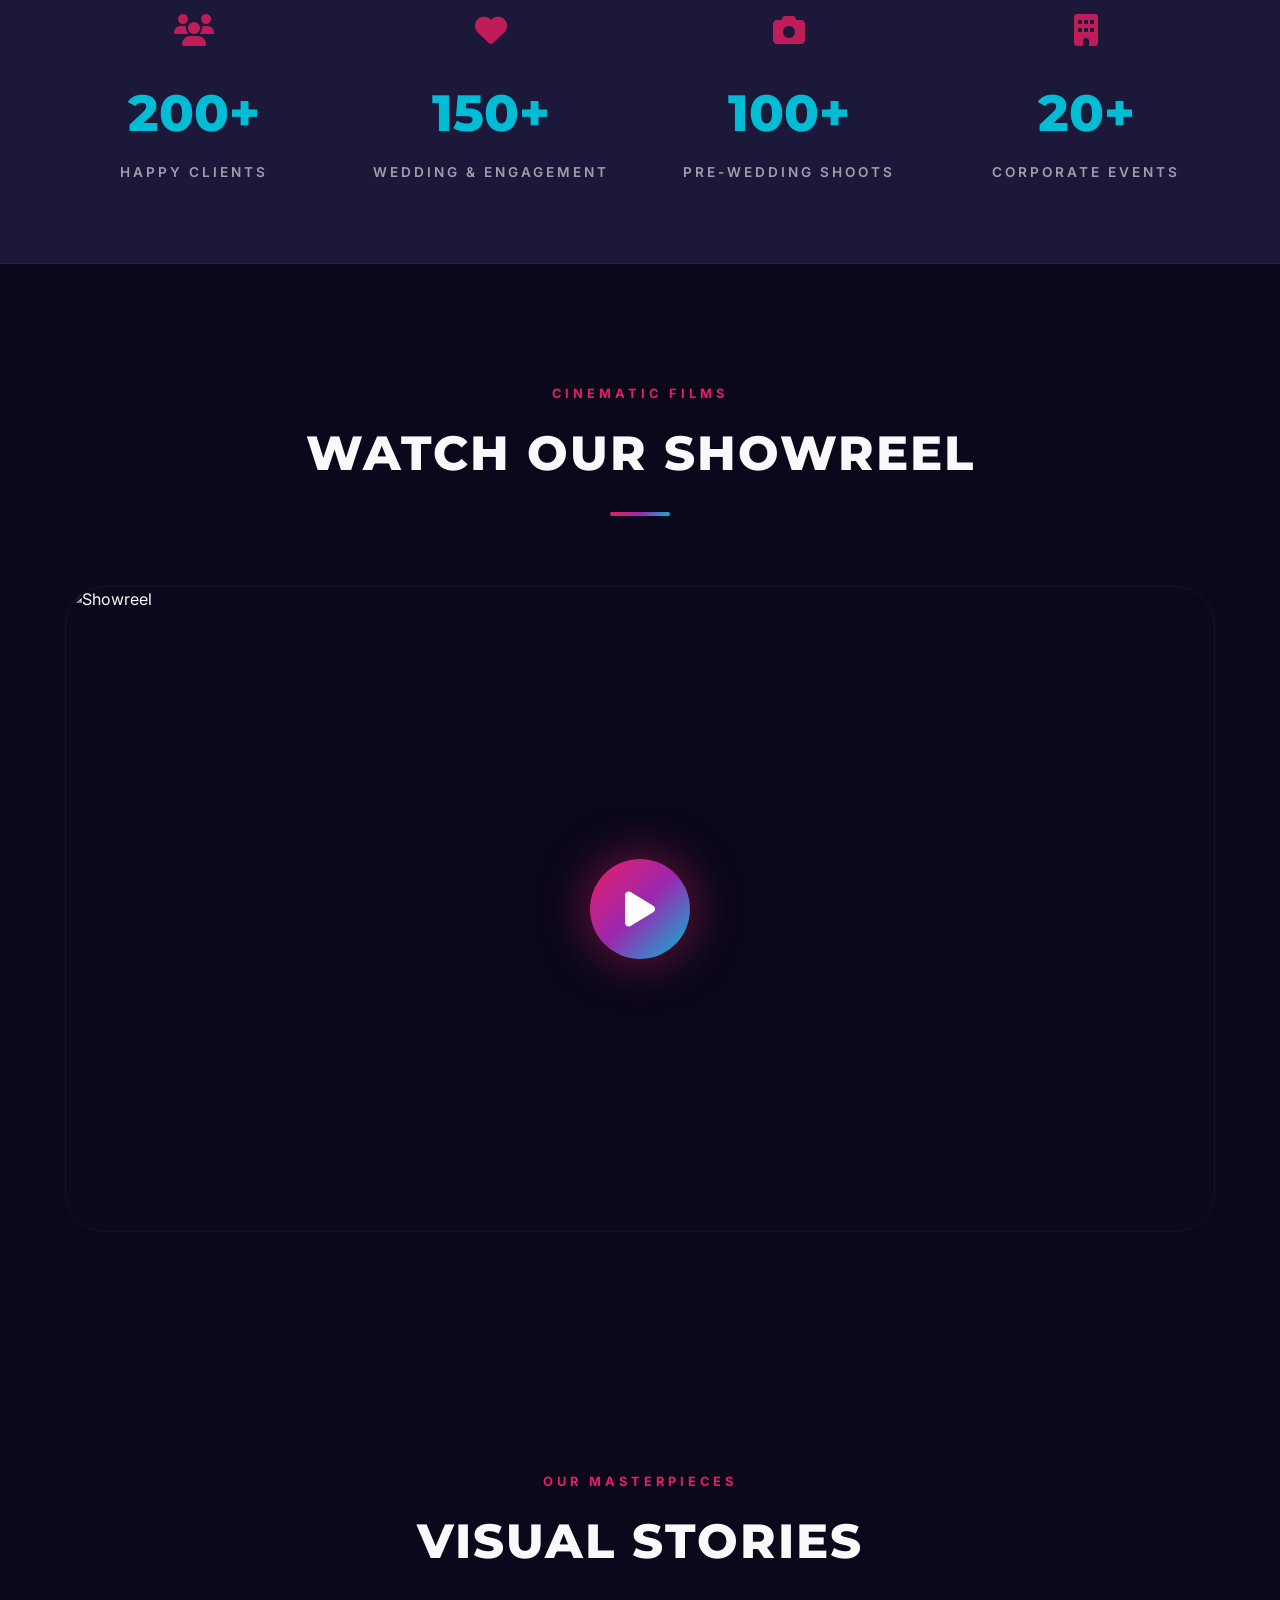
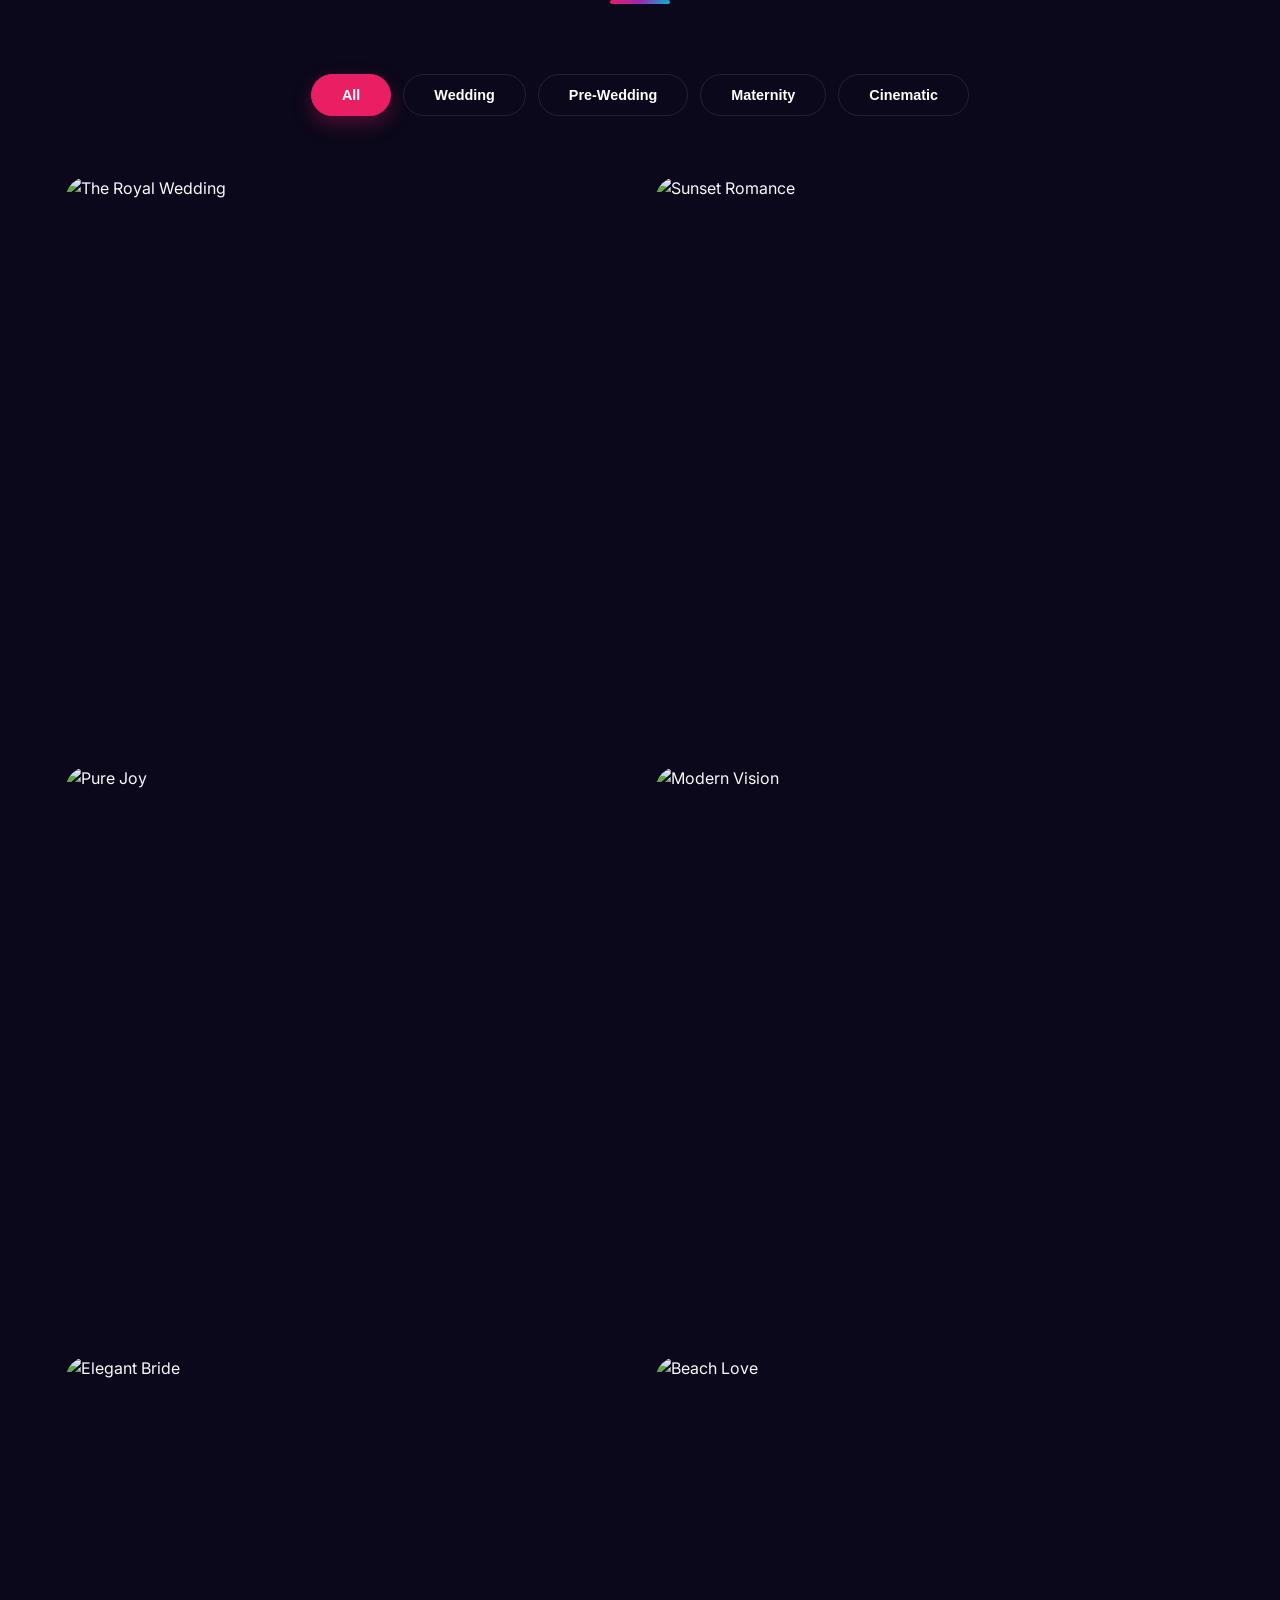
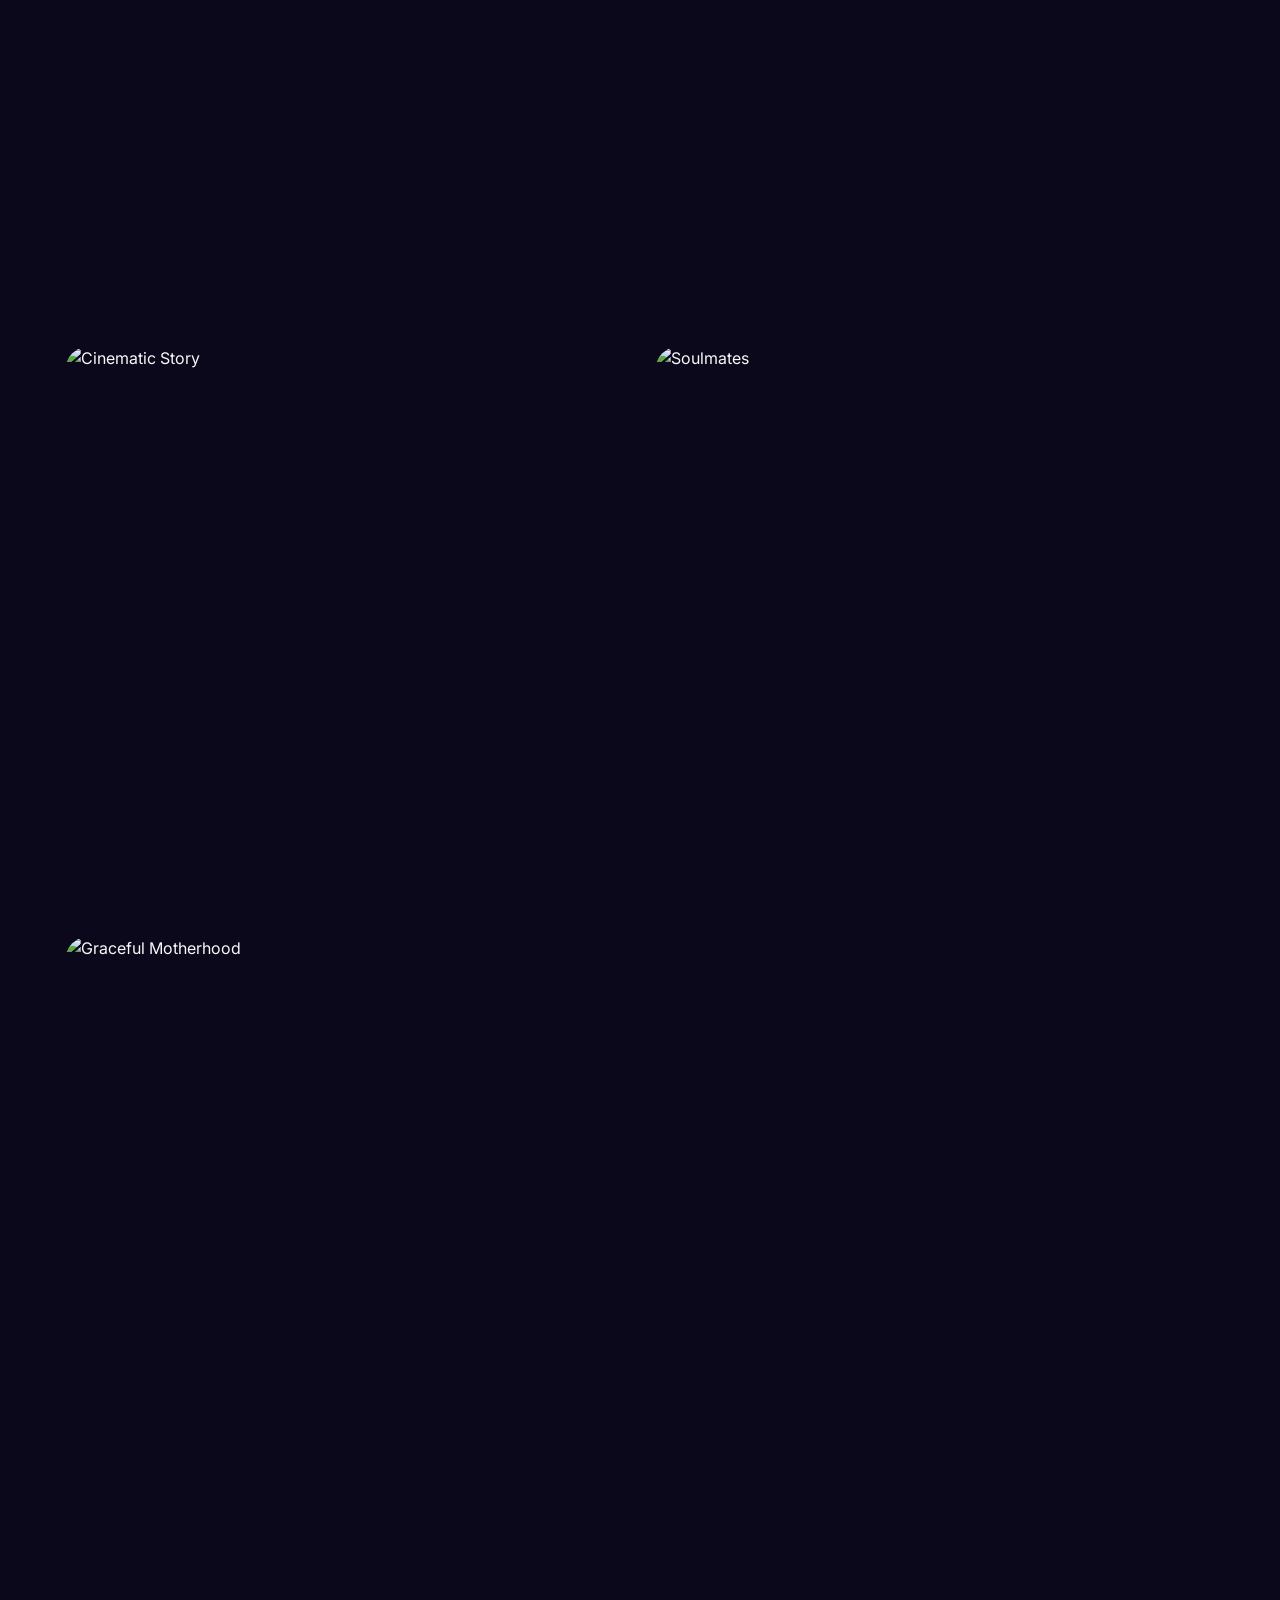
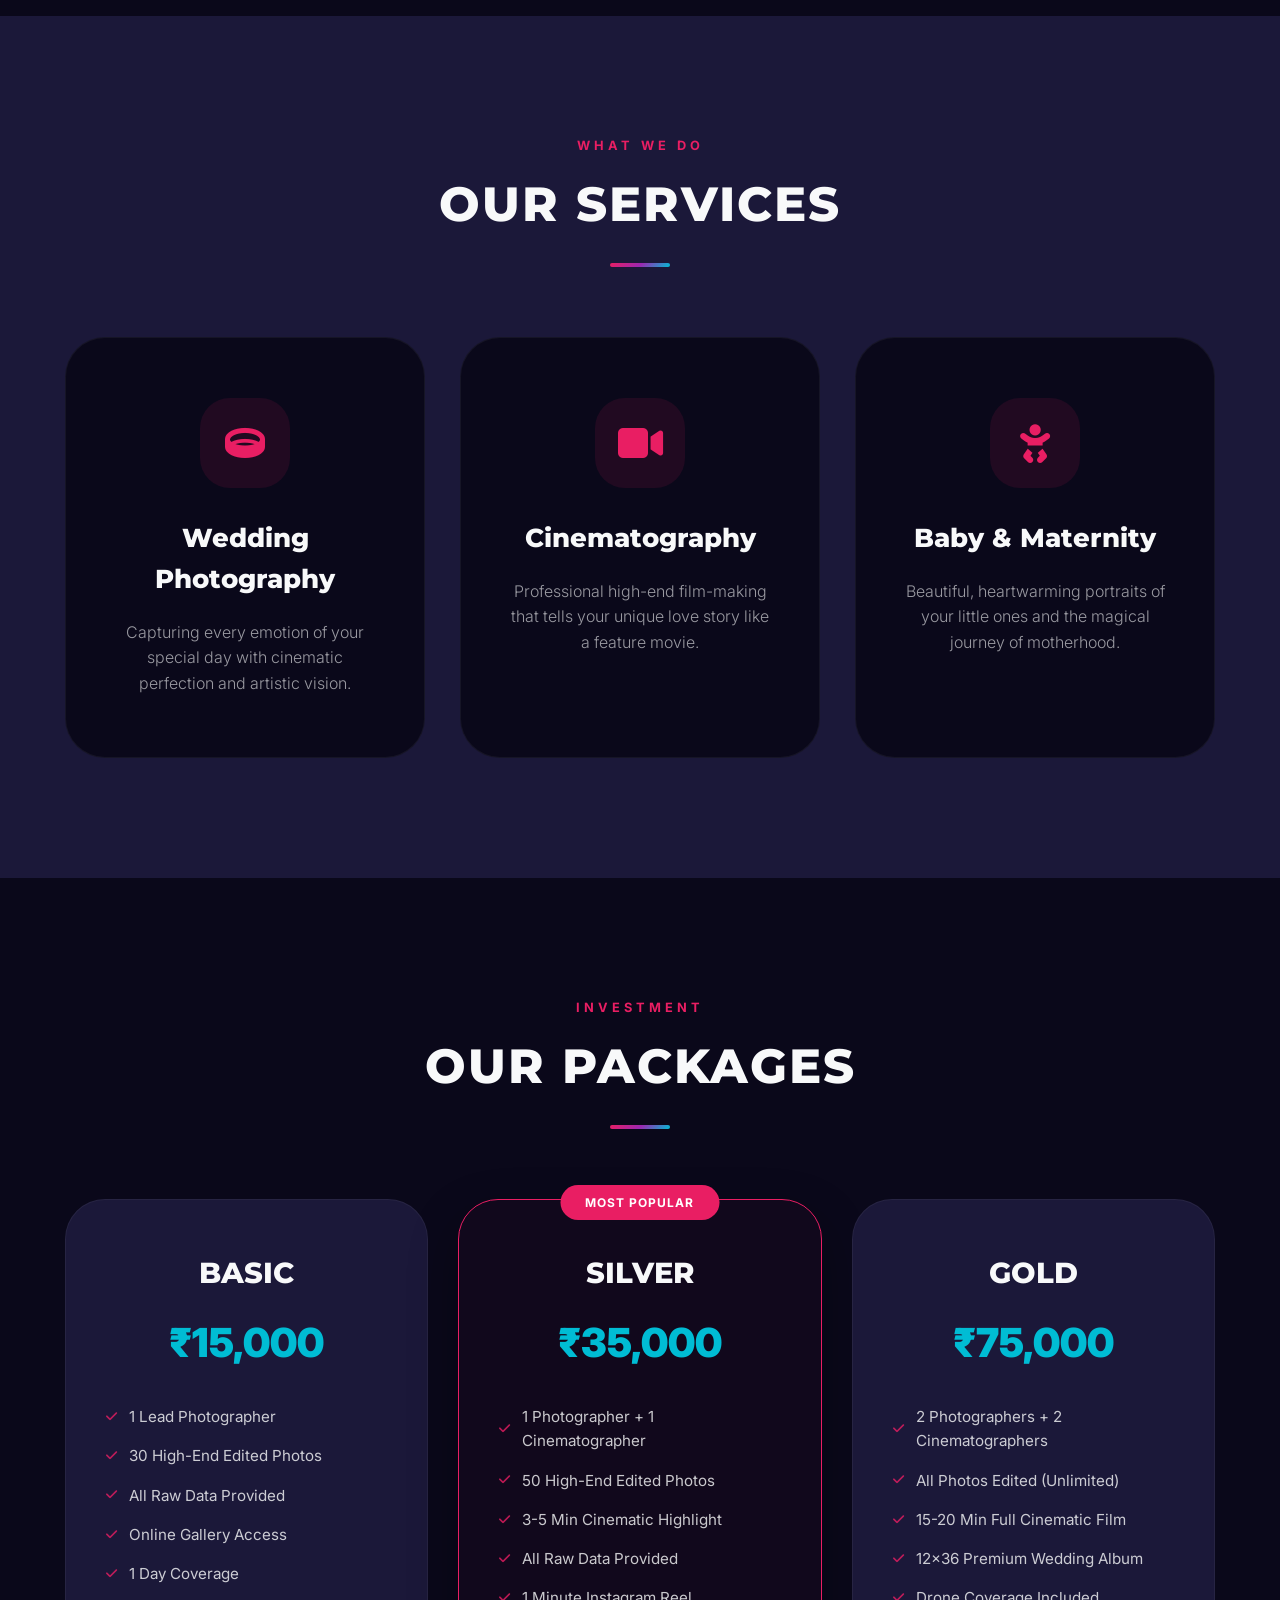
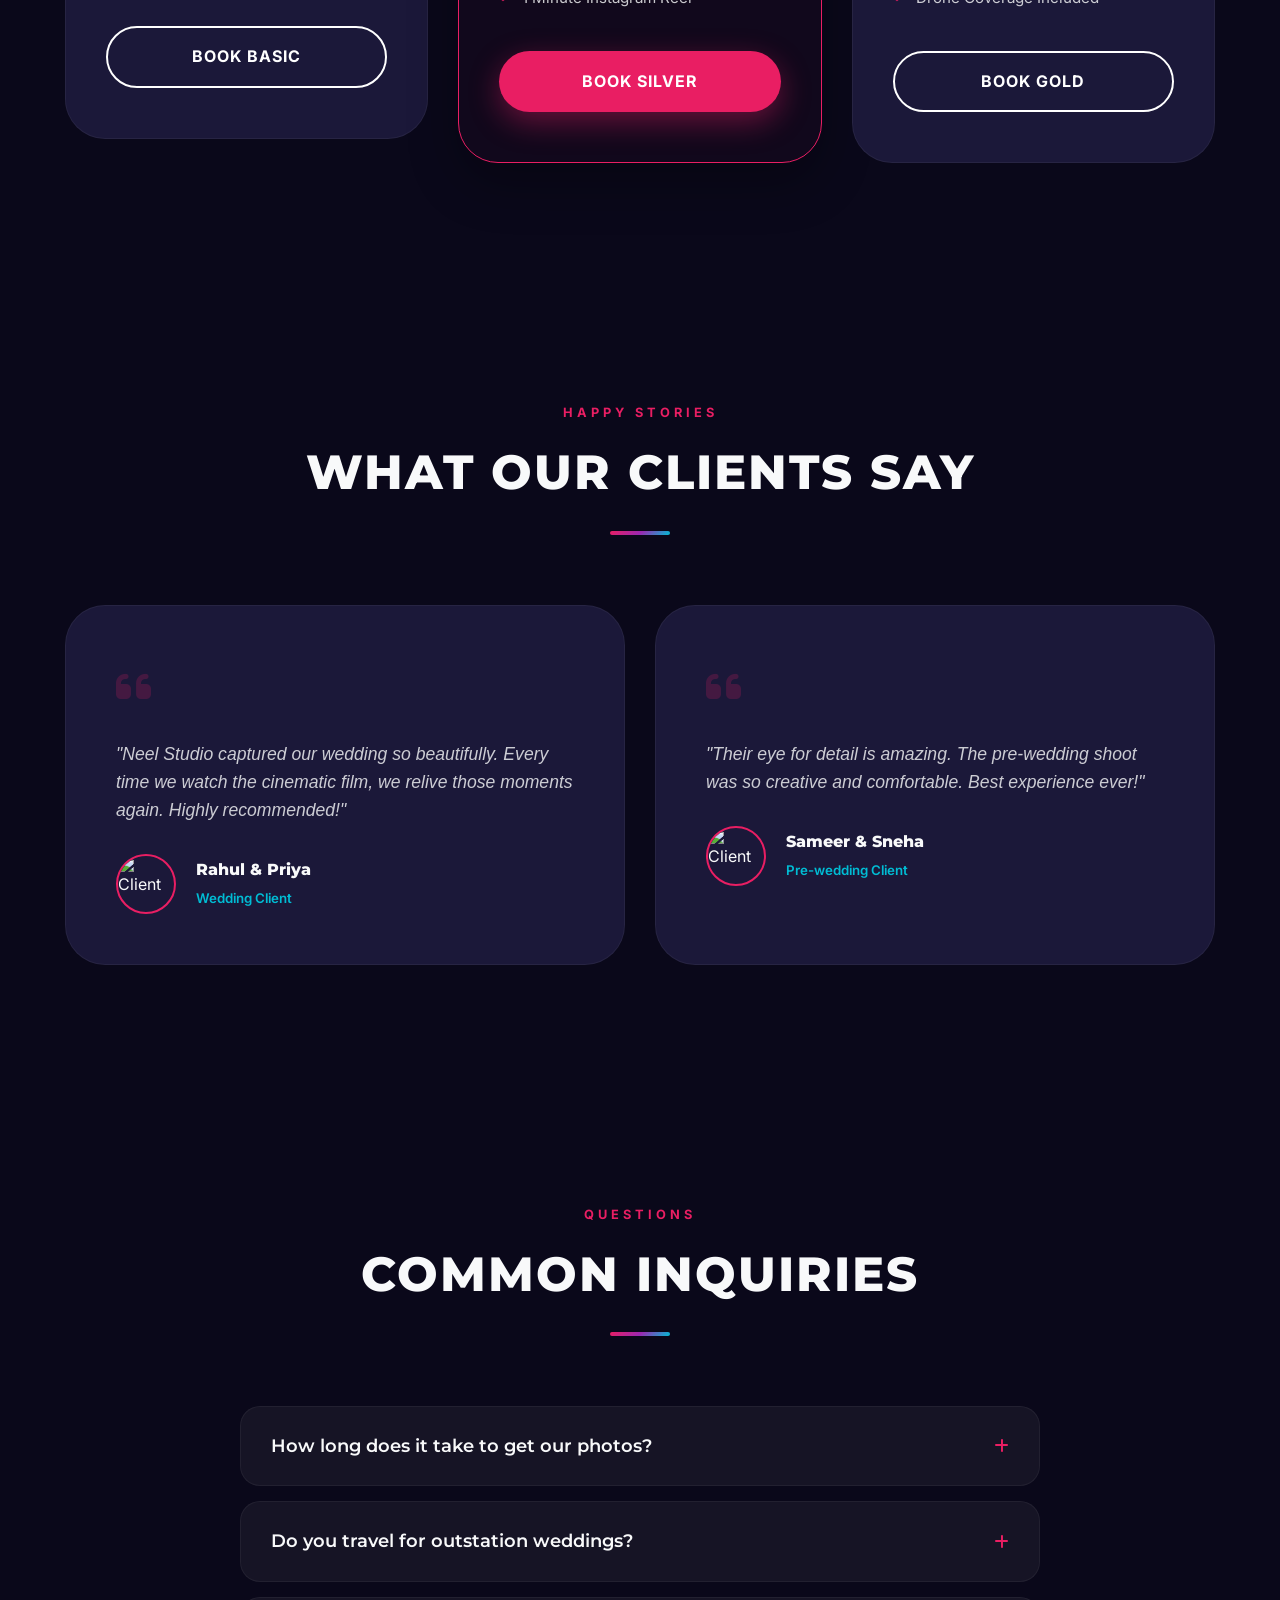
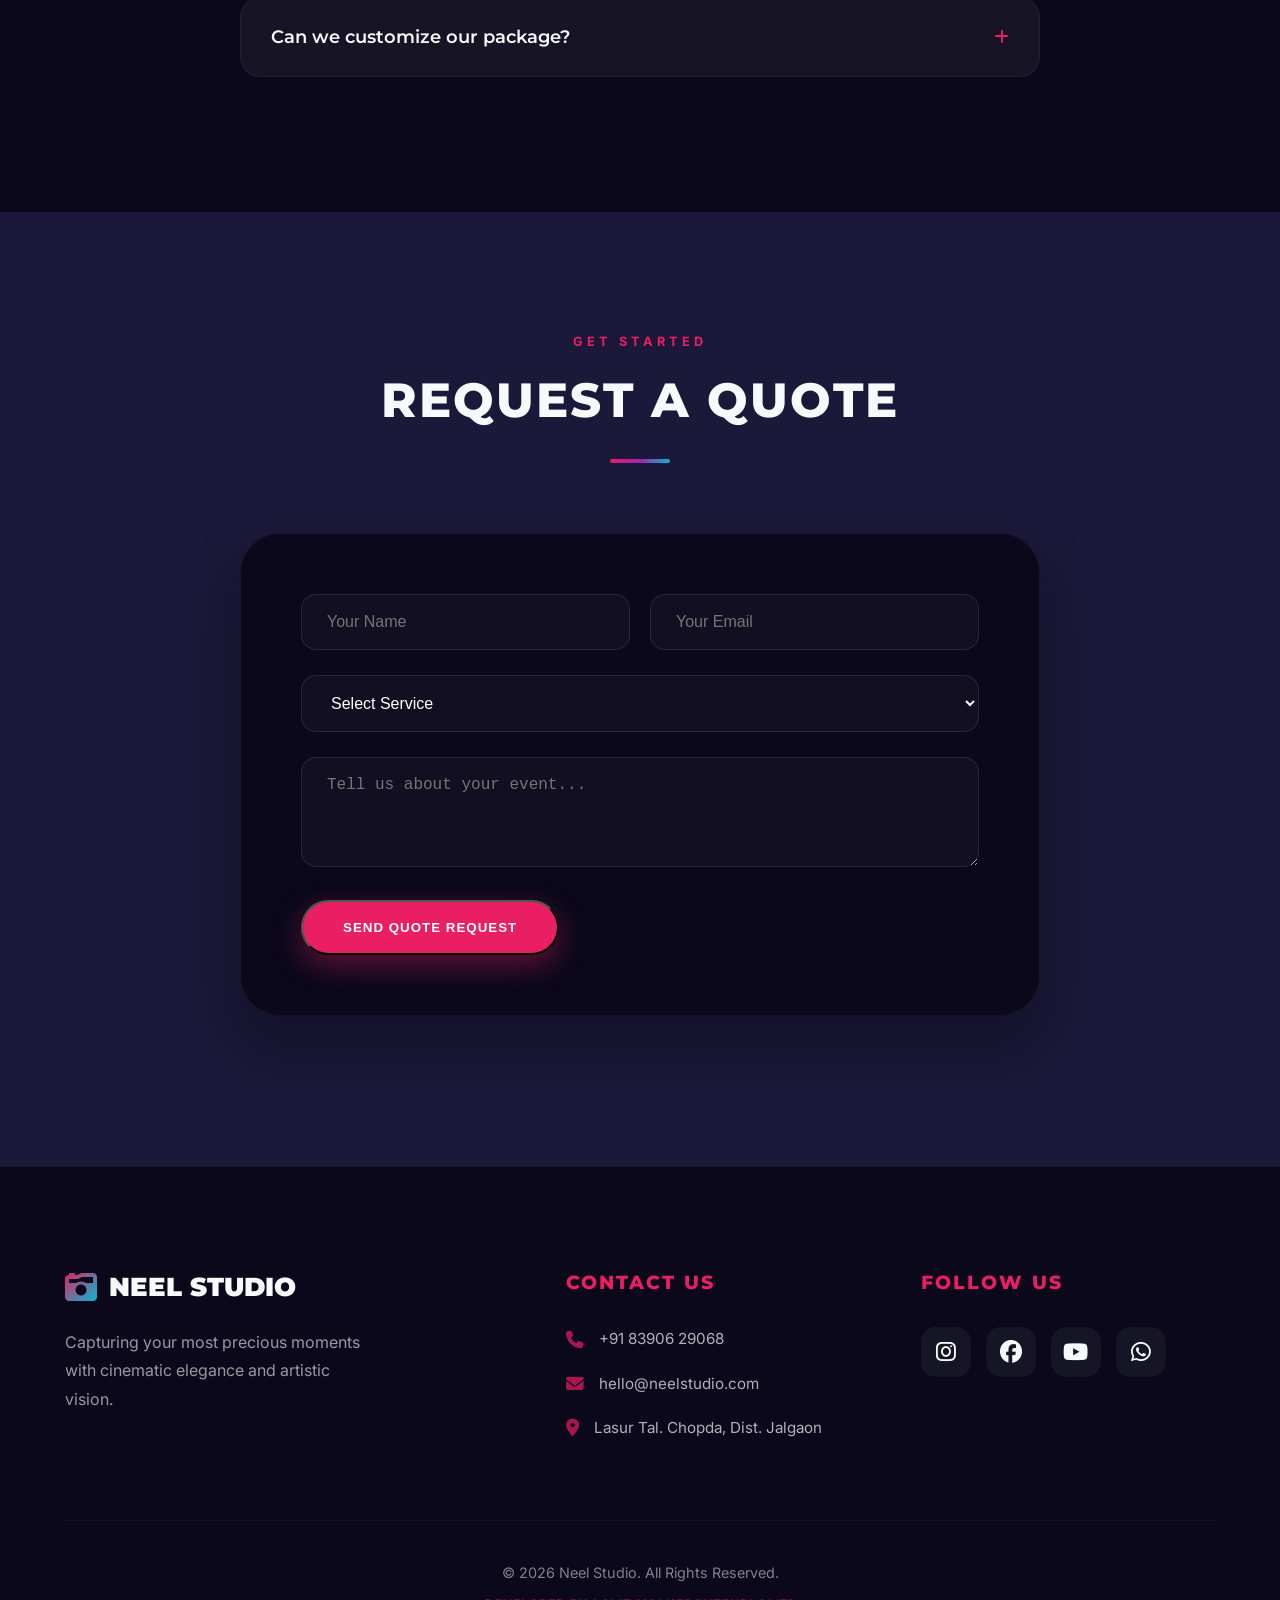
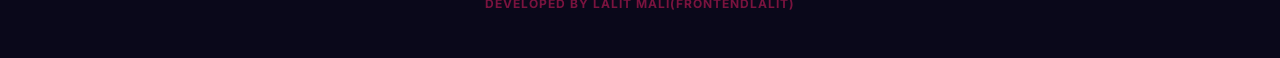
==== commit 301512a5: "Add files via upload" ====
--- a/index.html
+++ b/index.html
@@ -48,6 +48,28 @@
         <div class="scroll-down"><i class="fas fa-chevron-down"></i></div>
     </section>
 
+    <!-- About Section -->
+    <section id="about" class="about">
+        <div class="container">
+            <div class="about-grid">
+                <div class="about-img" data-aos="fade-right">
+                    <img src="https://images.unsplash.com/photo-1542038784456-1ea8e935640e?ixlib=rb-4.0.3&auto=format&fit=crop&w=800&q=80" alt="About Neel Studio">
+                    <div class="exp-badge"><h3>10+</h3><p>Years of Art</p></div>
+                </div>
+                <div class="about-text" data-aos="fade-left">
+                    <span class="sub-title">Since 2016</span>
+                    <h2>Every Frame Tells <br>A Different Story</h2>
+                    <p>At Neel Studio, we believe that photography is not just about clicking pictures; it's about preserving emotions. Located in the heart of Lasur, we have spent over a decade perfecting the art of cinematic storytelling.</p>
+                    <div class="about-features">
+                        <div class="feat-item"><i class="fas fa-check-circle"></i> <span>Premium Equipment</span></div>
+                        <div class="feat-item"><i class="fas fa-check-circle"></i> <span>Creative Direction</span></div>
+                        <div class="feat-item"><i class="fas fa-check-circle"></i> <span>Timeless Editing</span></div>
+                    </div>
+                </div>
+            </div>
+        </div>
+    </section>
+
     <!-- Stats Section -->
     <section class="stats">
         <div class="container">
@@ -70,6 +92,23 @@
                 <div class="stat-icon"><i class="fas fa-building"></i></div>
                 <h3 class="counter">20+</h3>
                 <p>Corporate Events</p>
+            </div>
+        </div>
+    </section>
+
+    <!-- Showreel Section -->
+    <section class="showreel">
+        <div class="container">
+            <div class="section-title">
+                <span class="sub-title">Cinematic Films</span>
+                <h2>Watch Our Showreel</h2>
+                <div class="line"></div>
+            </div>
+            <div class="video-container" data-aos="zoom-in">
+                <div class="video-placeholder">
+                    <img src="https://images.unsplash.com/photo-1492691527719-9d1e07e534b4?ixlib=rb-4.0.3&auto=format&fit=crop&w=1200&q=80" alt="Showreel">
+                    <div class="play-btn"><i class="fas fa-play"></i></div>
+                </div>
             </div>
         </div>
     </section>
@@ -190,6 +229,75 @@
         </div>
     </section>
 
+    <!-- Testimonials Section -->
+    <section id="testimonials" class="testimonials">
+        <div class="container">
+            <div class="section-title">
+                <span class="sub-title">Happy Stories</span>
+                <h2>What Our Clients Say</h2>
+                <div class="line"></div>
+            </div>
+            <div class="testimonials-grid">
+                <div class="test-card" data-aos="fade-up">
+                    <div class="quote-icon"><i class="fas fa-quote-left"></i></div>
+                    <p>"Neel Studio captured our wedding so beautifully. Every time we watch the cinematic film, we relive those moments again. Highly recommended!"</p>
+                    <div class="client-info">
+                        <img src="https://i.pravatar.cc/100?img=1" alt="Client">
+                        <div><h4>Rahul & Priya</h4><small>Wedding Client</small></div>
+                    </div>
+                </div>
+                <div class="test-card" data-aos="fade-up" data-aos-delay="100">
+                    <div class="quote-icon"><i class="fas fa-quote-left"></i></div>
+                    <p>"Their eye for detail is amazing. The pre-wedding shoot was so creative and comfortable. Best experience ever!"</p>
+                    <div class="client-info">
+                        <img src="https://i.pravatar.cc/100?img=2" alt="Client">
+                        <div><h4>Sameer & Sneha</h4><small>Pre-wedding Client</small></div>
+                    </div>
+                </div>
+            </div>
+        </div>
+    </section>
+
+    <!-- FAQ Section -->
+    <section id="faq" class="faq">
+        <div class="container">
+            <div class="section-title">
+                <span class="sub-title">Questions</span>
+                <h2>Common Inquiries</h2>
+                <div class="line"></div>
+            </div>
+            <div class="faq-list">
+                <div class="faq-item" data-aos="fade-up">
+                    <div class="faq-question">
+                        <h3>How long does it take to get our photos?</h3>
+                        <i class="fas fa-plus"></i>
+                    </div>
+                    <div class="faq-answer">
+                        <p>Typically, we deliver the full edited collection within 4-6 weeks after the event. However, we provide a few "sneak peek" shots within 48 hours!</p>
+                    </div>
+                </div>
+                <div class="faq-item" data-aos="fade-up">
+                    <div class="faq-question">
+                        <h3>Do you travel for outstation weddings?</h3>
+                        <i class="fas fa-plus"></i>
+                    </div>
+                    <div class="faq-answer">
+                        <p>Yes, we love to travel! We have covered weddings across Maharashtra and India. Travel and accommodation charges are usually borne by the client.</p>
+                    </div>
+                </div>
+                <div class="faq-item" data-aos="fade-up">
+                    <div class="faq-question">
+                        <h3>Can we customize our package?</h3>
+                        <i class="fas fa-plus"></i>
+                    </div>
+                    <div class="faq-answer">
+                        <p>Absolutely! We understand every wedding is unique. You can mix and match services to create a package that fits your needs and budget.</p>
+                    </div>
+                </div>
+            </div>
+        </div>
+    </section>
+
     <!-- Quote Section -->
     <section id="contact" class="quote-section">
         <div class="container">
--- a/style.css
+++ b/style.css
@@ -306,6 +306,57 @@
     60% {transform: translateY(-7px) translateX(-50%);}
 }
 
+/* About Section */
+.about-grid {
+    display: grid;
+    grid-template-columns: 1fr 1fr;
+    gap: 80px;
+    align-items: center;
+}
+
+.about-img {
+    position: relative;
+}
+
+.about-img img {
+    width: 100%;
+    border-radius: 40px;
+    box-shadow: 0 30px 60px rgba(0,0,0,0.4);
+}
+
+.exp-badge {
+    position: absolute;
+    bottom: -30px;
+    right: -30px;
+    background: var(--aurora-gradient);
+    padding: 30px;
+    border-radius: 30px;
+    text-align: center;
+    box-shadow: 0 20px 40px rgba(233, 30, 99, 0.3);
+}
+
+.exp-badge h3 { font-size: 2.5rem; margin-bottom: 0; }
+.exp-badge p { font-size: 0.8rem; text-transform: uppercase; font-weight: 700; }
+
+.about-text h2 { font-size: 3rem; margin-bottom: 25px; line-height: 1.2; }
+.about-text p { font-size: 1.1rem; opacity: 0.7; margin-bottom: 30px; }
+
+.about-features {
+    display: grid;
+    grid-template-columns: 1fr 1fr;
+    gap: 20px;
+}
+
+.feat-item {
+    display: flex;
+    align-items: center;
+    gap: 10px;
+    font-weight: 600;
+    color: var(--secondary);
+}
+
+.feat-item i { color: var(--primary); }
+
 /* Stats Section */
 .stats {
     background: var(--dark-lighter);
@@ -349,6 +400,50 @@
     opacity: 0.6;
     font-weight: 600;
 }
+
+/* Showreel */
+.video-container {
+    width: 100%;
+    aspect-ratio: 16/9;
+    border-radius: 40px;
+    overflow: hidden;
+    position: relative;
+    border: 1px solid var(--glass);
+}
+
+.video-placeholder {
+    width: 100%;
+    height: 100%;
+    cursor: pointer;
+}
+
+.video-placeholder img {
+    width: 100%;
+    height: 100%;
+    object-fit: cover;
+    transition: 0.5s;
+}
+
+.play-btn {
+    position: absolute;
+    top: 50%;
+    left: 50%;
+    transform: translate(-50%, -50%);
+    width: 100px;
+    height: 100px;
+    background: var(--aurora-gradient);
+    border-radius: 50%;
+    display: flex;
+    align-items: center;
+    justify-content: center;
+    font-size: 2.5rem;
+    color: white;
+    box-shadow: 0 0 50px rgba(233, 30, 99, 0.5);
+    transition: 0.3s;
+}
+
+.video-placeholder:hover .play-btn { transform: translate(-50%, -50%) scale(1.1); }
+.video-placeholder:hover img { transform: scale(1.05); opacity: 0.6; }
 
 /* Gallery Section */
 .filter-btns {
@@ -606,6 +701,66 @@
     width: 100%;
 }
 
+/* Testimonials */
+.testimonials-grid {
+    display: grid;
+    grid-template-columns: 1fr 1fr;
+    gap: 30px;
+}
+
+.test-card {
+    background: var(--dark-lighter);
+    padding: 50px;
+    border-radius: 40px;
+    border: 1px solid var(--glass);
+    position: relative;
+}
+
+.quote-icon { font-size: 2.5rem; color: var(--primary); opacity: 0.2; margin-bottom: 20px; }
+.test-card p { font-size: 1.1rem; font-style: italic; margin-bottom: 30px; opacity: 0.8; }
+
+.client-info { display: flex; align-items: center; gap: 20px; }
+.client-info img { width: 60px; height: 60px; border-radius: 50%; border: 2px solid var(--primary); }
+.client-info h4 { margin-bottom: 2px; }
+.client-info small { color: var(--secondary); font-weight: 600; }
+
+/* FAQ Section */
+.faq-list {
+    max-width: 800px;
+    margin: 0 auto;
+}
+
+.faq-item {
+    background: var(--glass);
+    margin-bottom: 15px;
+    border-radius: 20px;
+    border: 1px solid var(--glass);
+    overflow: hidden;
+}
+
+.faq-question {
+    padding: 25px 30px;
+    display: flex;
+    justify-content: space-between;
+    align-items: center;
+    cursor: pointer;
+    transition: 0.3s;
+}
+
+.faq-question:hover { background: rgba(255,255,255,0.02); }
+.faq-question h3 { font-size: 1.1rem; margin-bottom: 0; font-weight: 600; }
+.faq-question i { color: var(--primary); transition: 0.3s; }
+
+.faq-answer {
+    padding: 0 30px;
+    max-height: 0;
+    overflow: hidden;
+    transition: 0.4s cubic-bezier(0.4, 0, 0.2, 1);
+}
+
+.faq-item.active .faq-answer { padding: 0 30px 30px 30px; max-height: 200px; }
+.faq-item.active .faq-question i { transform: rotate(45deg); }
+
 /* Quote Section */
 .quote-section {
     background: var(--dark-lighter);
@@ -742,6 +897,8 @@
     .footer-brand { grid-column: span 2; text-align: center; }
     .footer-brand p { margin: 0 auto; }
     .footer-brand .logo { justify-content: center; }
+    .about-grid { grid-template-columns: 1fr; gap: 50px; }
+    .testimonials-grid { grid-template-columns: 1fr; }
 }
 
 @media (max-width: 768px) {
@@ -774,4 +931,5 @@
     .footer-brand { grid-column: span 1; }
     .footer-info-item { justify-content: center; }
     .footer-social .social-links { justify-content: center; }
-}
+    .exp-badge { padding: 20px; right: 0; }
+}
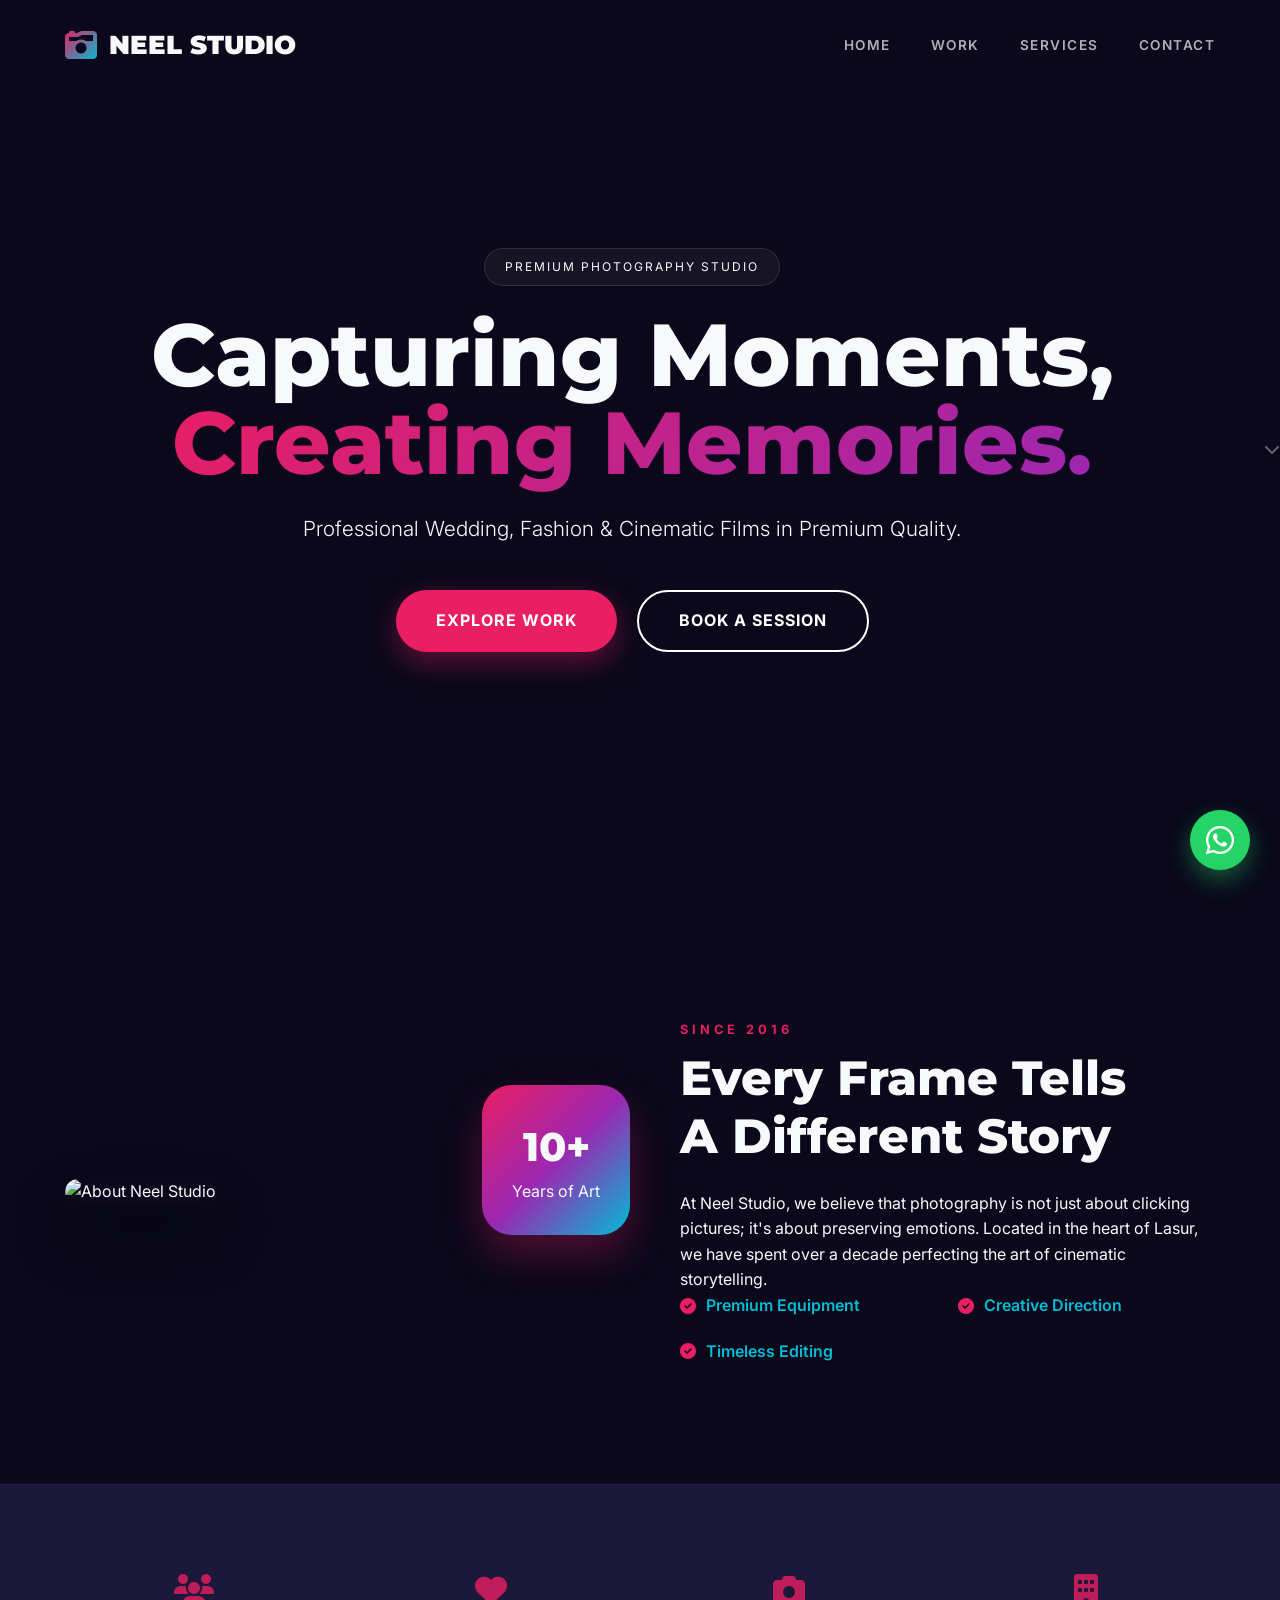
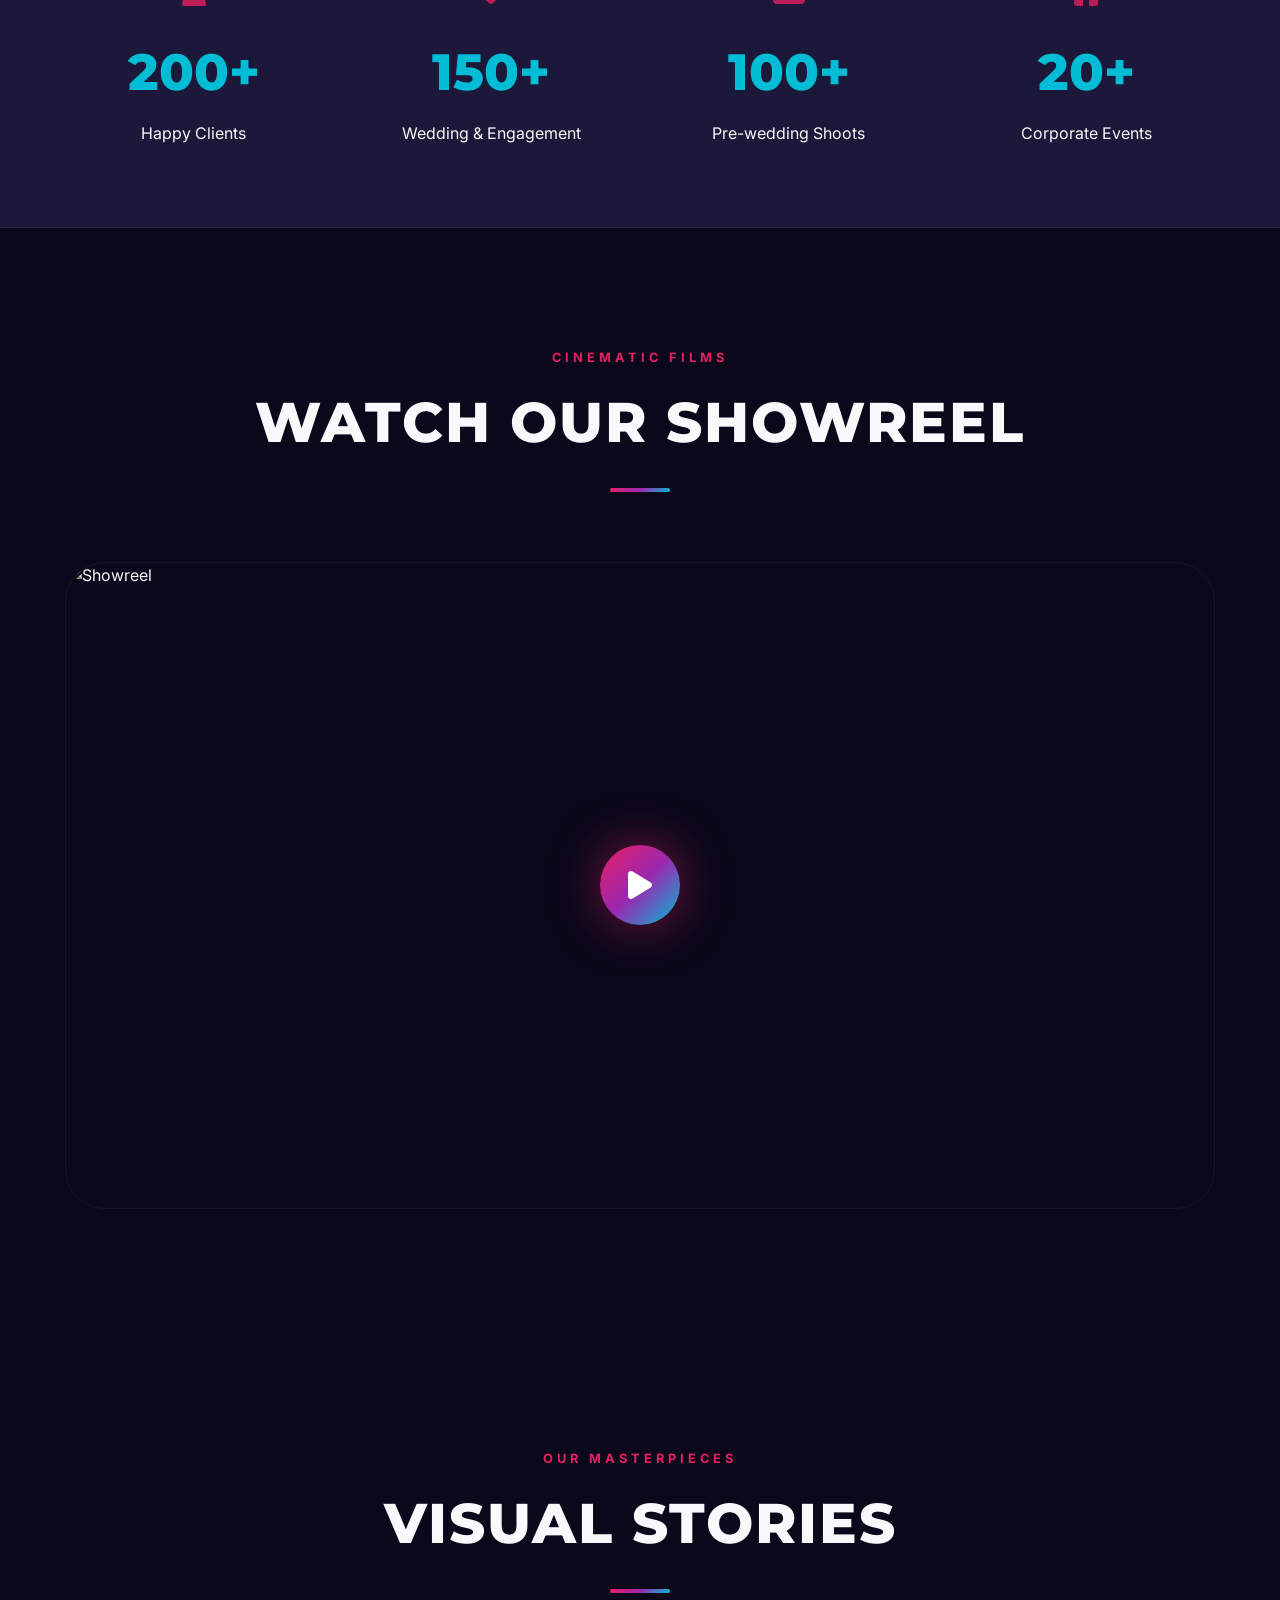
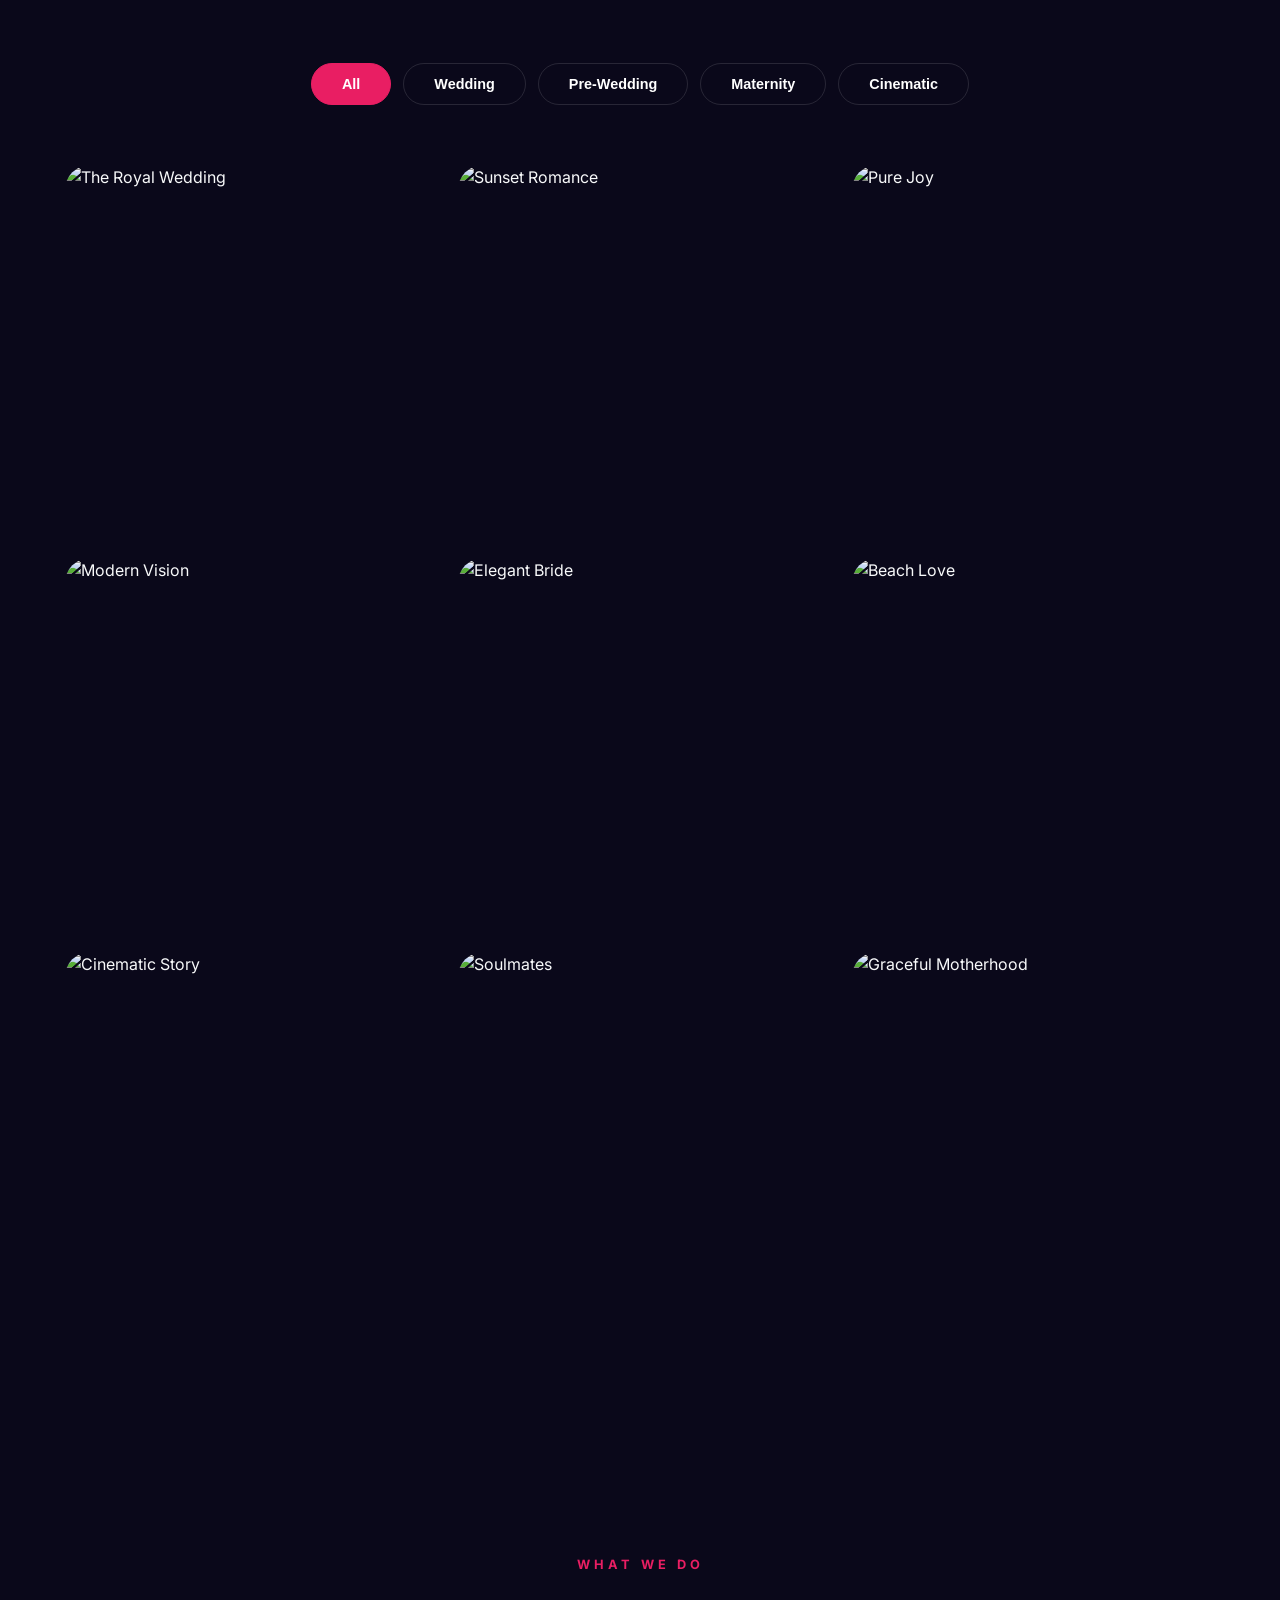
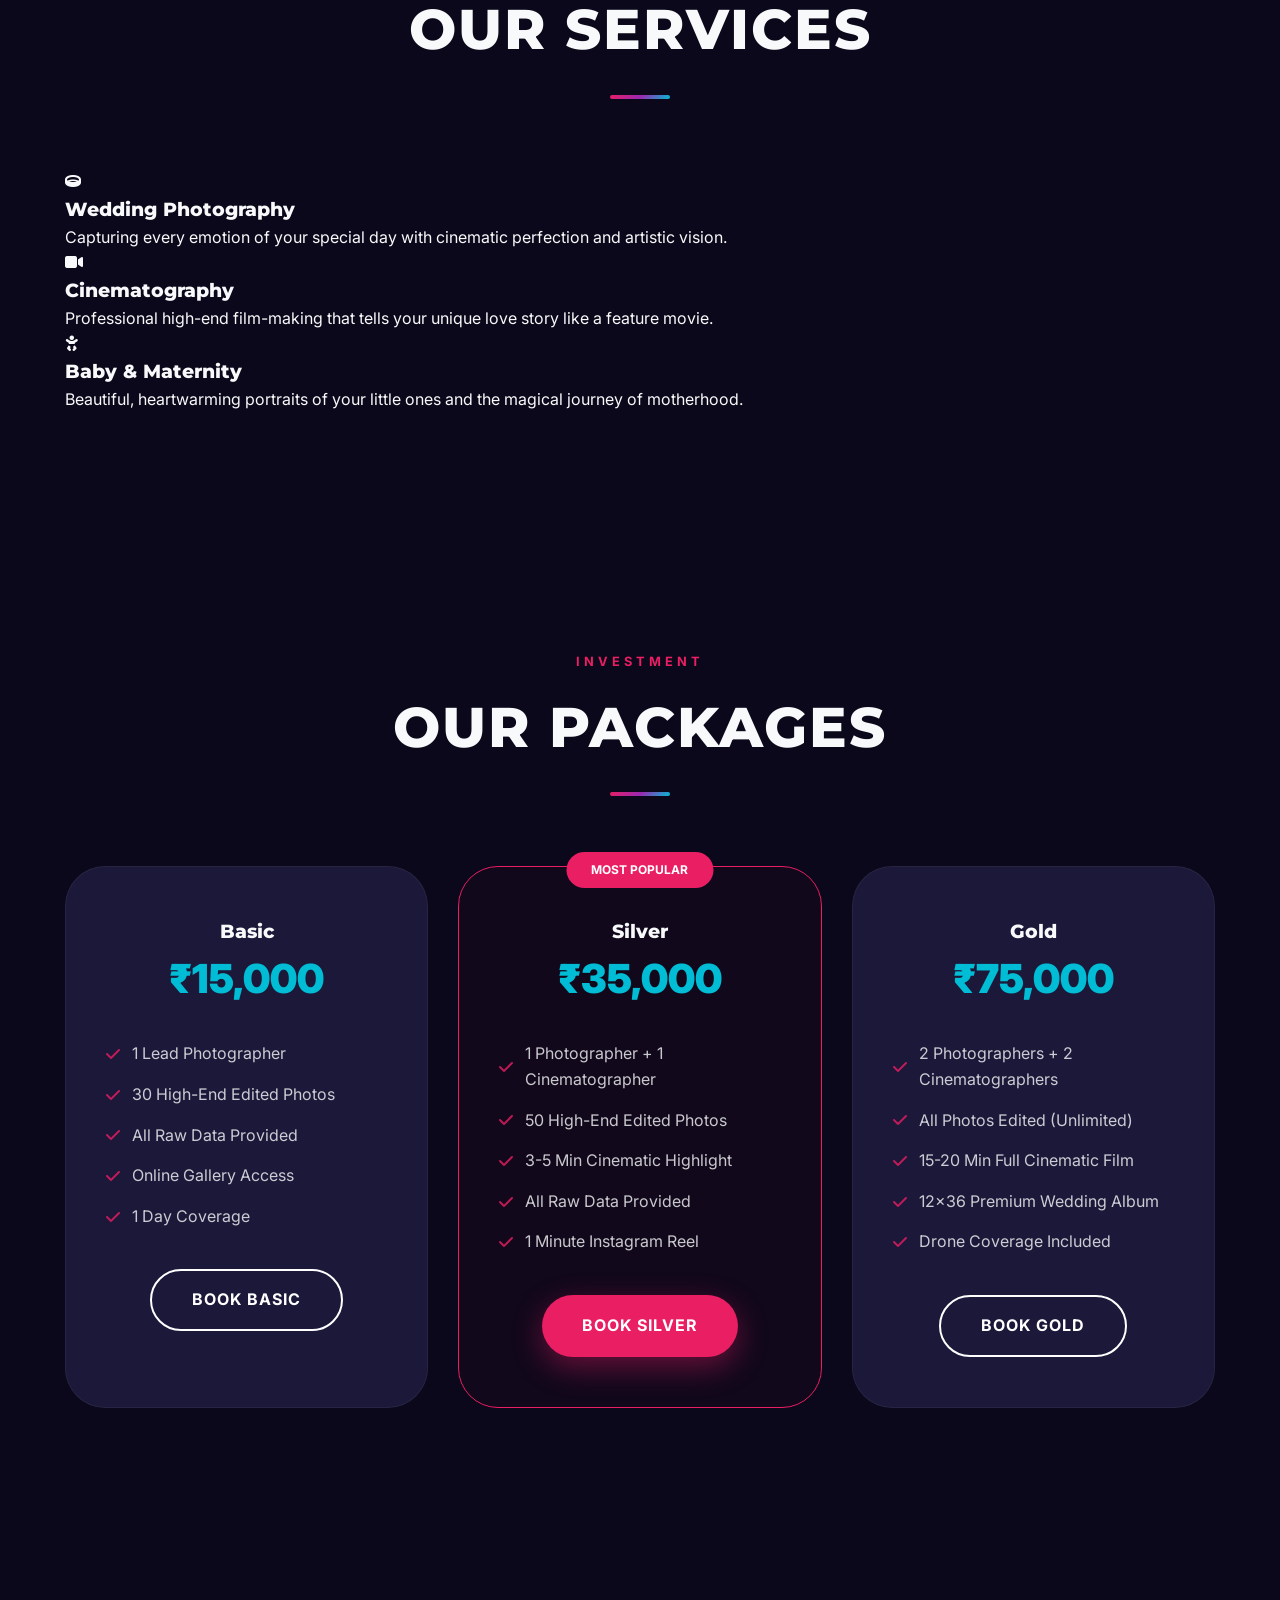
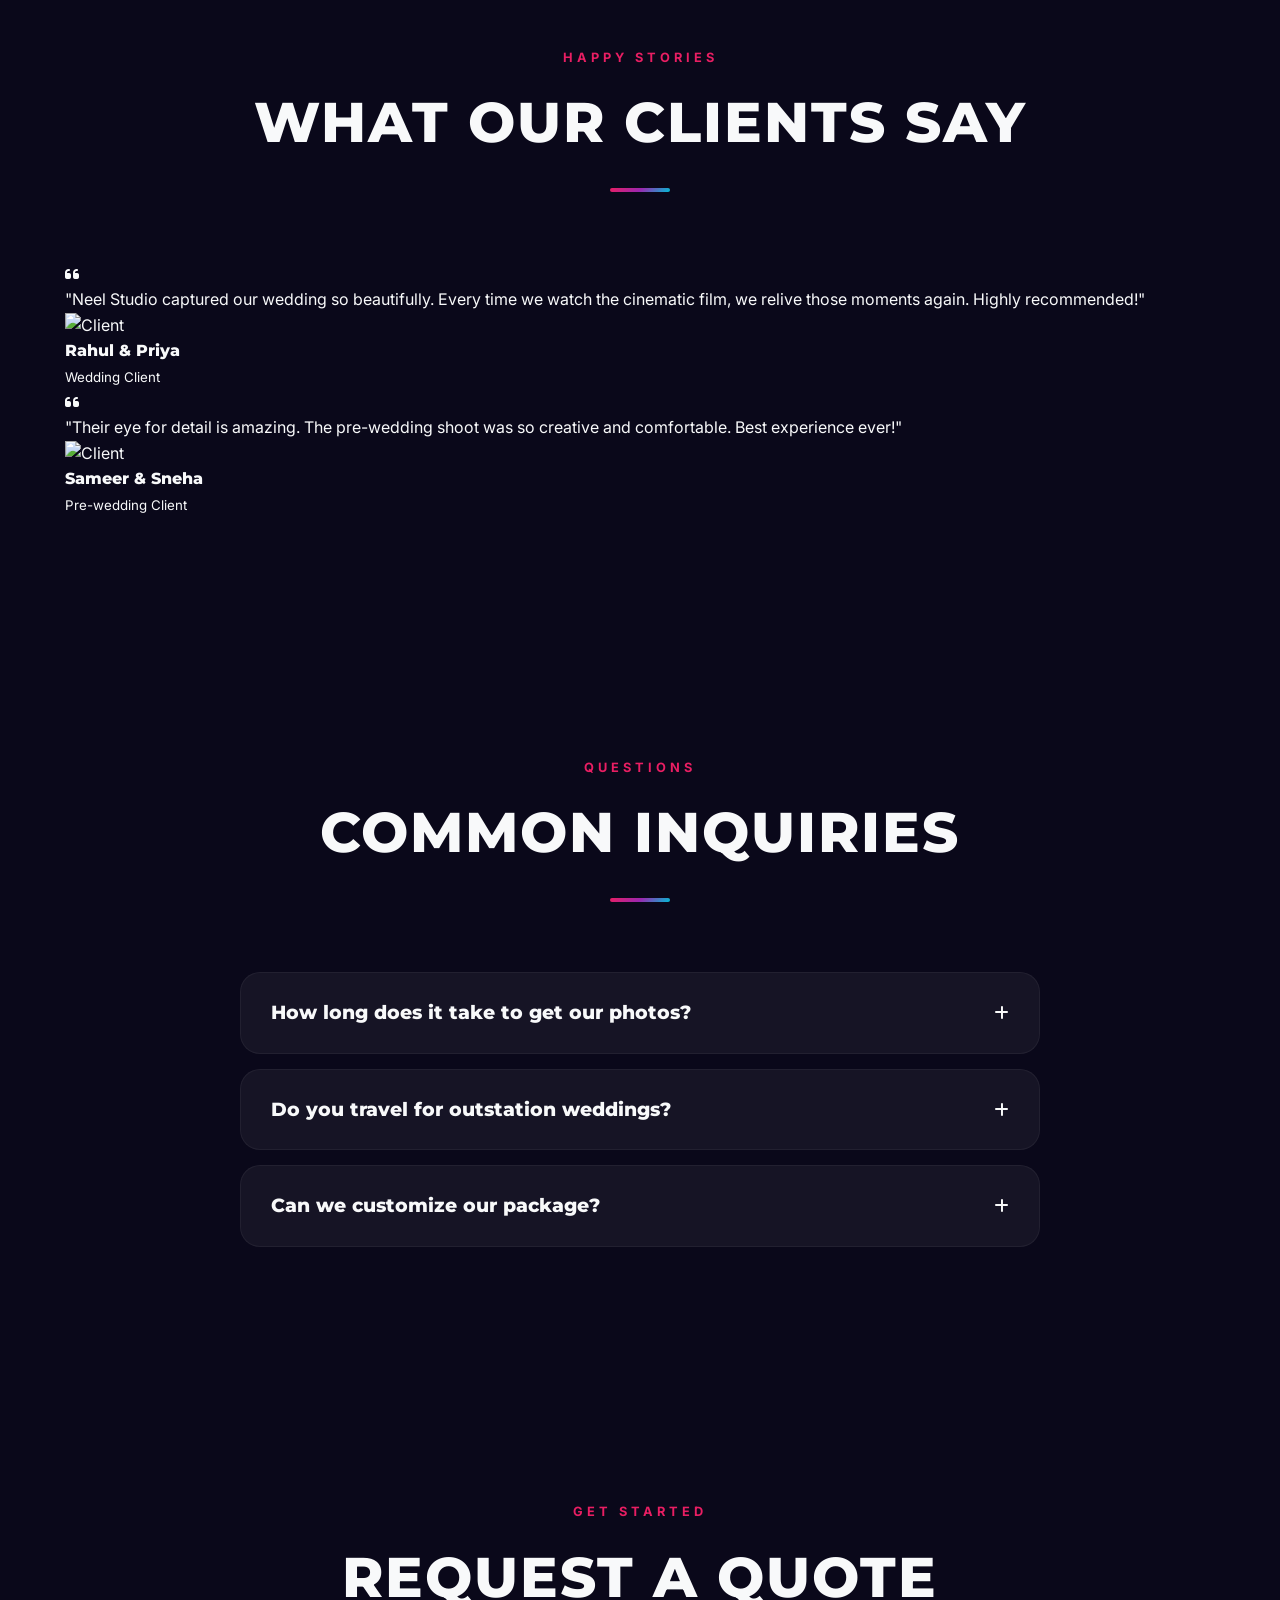
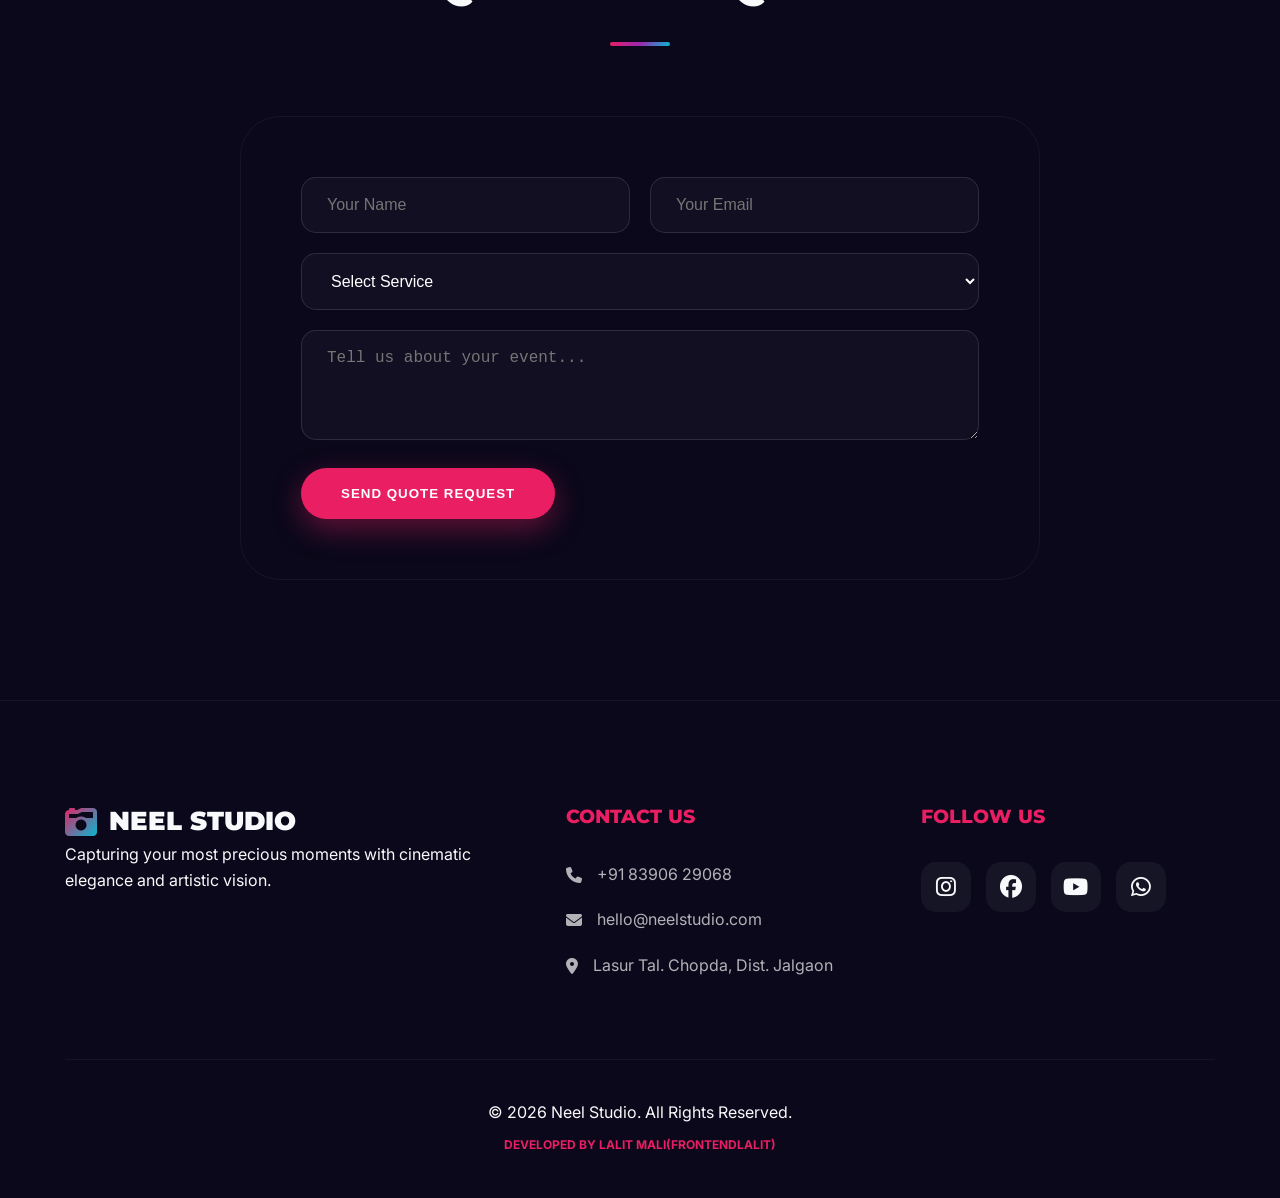
==== commit 7b4f395e: "Add files via upload" ====
--- a/index.html
+++ b/index.html
@@ -13,7 +13,6 @@
     <!-- Floating WhatsApp -->
     <a href="https://wa.me/918390629068" class="whatsapp-float" target="_blank">
         <i class="fab fa-whatsapp"></i>
-        <span>Chat with us</span>
     </a>
 
     <!-- Navbar -->
--- a/style.css
+++ b/style.css
@@ -6,22 +6,14 @@
     --dark-lighter: #1B1839;
     --light: #F8F9FA;
     --glass: rgba(255, 255, 255, 0.05);
-    --glass-heavy: rgba(255, 255, 255, 0.1);
+    --glass-heavy: rgba(255, 255, 255, 0.12);
     --aurora-gradient: linear-gradient(135deg, #E91E63, #9C27B0, #00BCD4);
     --transition: all 0.4s cubic-bezier(0.4, 0, 0.2, 1);
 }
 
 /* Global Styles */
-* {
-    margin: 0;
-    padding: 0;
-    box-sizing: border-box;
-}
-
-html {
-    scroll-behavior: smooth;
-}
-
+* { margin: 0; padding: 0; box-sizing: border-box; }
+html { scroll-behavior: smooth; }
 body {
     font-family: 'Inter', sans-serif;
     background-color: var(--dark);
@@ -30,94 +22,59 @@
     overflow-x: hidden;
 }
 
-.container {
-    max-width: 1200px;
-    margin: 0 auto;
-    padding: 0 25px;
-}
-
-h1, h2, h3, h4 {
-    font-family: 'Montserrat', sans-serif;
-    font-weight: 800;
-}
-
-a {
-    text-decoration: none;
-    color: inherit;
-    transition: var(--transition);
-}
-
-ul {
-    list-style: none;
-}
-
-section {
-    padding: 120px 0;
-}
-
-.section-title {
-    text-align: center;
-    margin-bottom: 70px;
-}
-
-.sub-title {
-    color: var(--primary);
-    text-transform: uppercase;
-    letter-spacing: 4px;
-    font-size: 0.8rem;
-    font-weight: 700;
-    display: block;
-    margin-bottom: 10px;
-}
-
-.section-title h2 {
-    font-size: 3rem;
-    text-transform: uppercase;
-    letter-spacing: 2px;
-    margin-bottom: 20px;
-}
-
-.section-title .line {
-    width: 60px;
-    height: 4px;
-    background: var(--aurora-gradient);
-    margin: 0 auto;
-    border-radius: 10px;
-}
+.container { max-width: 1200px; margin: 0 auto; padding: 0 25px; }
+h1, h2, h3, h4 { font-family: 'Montserrat', sans-serif; font-weight: 800; }
+a { text-decoration: none; color: inherit; transition: var(--transition); }
+ul { list-style: none; }
+section { padding: 120px 0; }
+
+.section-title { text-align: center; margin-bottom: 70px; }
+.sub-title { color: var(--primary); text-transform: uppercase; letter-spacing: 4px; font-size: 0.8rem; font-weight: 700; display: block; margin-bottom: 10px; }
+.section-title h2 { font-size: 3.5rem; text-transform: uppercase; letter-spacing: 2px; margin-bottom: 20px; }
+.section-title .line { width: 60px; height: 4px; background: var(--aurora-gradient); margin: 0 auto; border-radius: 10px; }
 
 /* Scroll Progress Bar */
-.scroll-progress {
-    position: fixed;
-    top: 0;
-    left: 0;
-    width: 0%;
-    height: 4px;
-    background: var(--aurora-gradient);
-    z-index: 2001;
-}
-
-/* WhatsApp Float */
+.scroll-progress { position: fixed; top: 0; left: 0; width: 0%; height: 4px; background: var(--aurora-gradient); z-index: 2001; }
+
+/* WhatsApp Float - Corrected CSS */
 .whatsapp-float {
     position: fixed;
     bottom: 30px;
     right: 30px;
     background: #25D366;
     color: white;
-    padding: 15px 25px;
-    border-radius: 50px;
+    width: 60px;
+    height: 60px;
+    border-radius: 50%;
     display: flex;
     align-items: center;
-    gap: 10px;
+    justify-content: center;
+    font-size: 2rem;
+    box-shadow: 0 10px 25px rgba(37, 211, 102, 0.4);
+    z-index: 9999;
+    animation: pulse-whatsapp 2s infinite;
+    text-decoration: none;
+}
+
+.whatsapp-float span {
+    position: absolute;
+    right: 70px;
+    background: #25D366;
+    color: white;
+    padding: 8px 20px;
+    border-radius: 30px;
+    font-size: 0.85rem;
     font-weight: 700;
-    box-shadow: 0 10px 25px rgba(37, 211, 102, 0.3);
-    z-index: 2000;
-}
-
-.whatsapp-float i { font-size: 1.5rem; }
-
-.whatsapp-float:hover {
-    transform: translateY(-5px) scale(1.05);
-    background: #20BA56;
+    white-space: nowrap;
+    box-shadow: 0 5px 15px rgba(0,0,0,0.2);
+    pointer-events: none;
+    transition: 0.3s;
+}
+
+@keyframes pulse-whatsapp {
+    0% { box-shadow: 0 0 0 0 rgba(37, 211, 102, 0.7); }
+    70% { box-shadow: 0 0 0 15px rgba(37, 211, 102, 0); }
+    100% { box-shadow: 0 0 0 0 rgba(37, 211, 102, 0); }
 }
 
 /* Navbar */
@@ -134,62 +91,22 @@
 }
 
 .navbar.scrolled {
-    background: rgba(10, 8, 26, 0.8);
+    background: rgba(10, 8, 26, 0.85);
     height: 75px;
     backdrop-filter: blur(15px);
     border-bottom: 1px solid var(--glass);
 }
 
-.navbar .container {
-    display: flex;
-    justify-content: space-between;
-    align-items: center;
-    width: 100%;
-}
-
-.logo {
-    display: flex;
-    align-items: center;
-    gap: 12px;
-}
-
-.logo i {
-    background: linear-gradient(135deg, #E91E63, #00BCD4);
-    -webkit-background-clip: text;
-    -webkit-text-fill-color: transparent;
-    font-size: 2rem;
-}
-
-.logo span {
-    font-family: 'Montserrat', sans-serif;
-    font-weight: 900;
-    font-size: 1.6rem;
-}
-
-.nav-links {
-    display: flex;
-    gap: 40px;
-}
-
-.nav-links a {
-    font-weight: 600;
-    font-size: 0.85rem;
-    text-transform: uppercase;
-    letter-spacing: 1.5px;
-    opacity: 0.7;
-}
-
-.nav-links a:hover {
-    opacity: 1;
-    color: var(--secondary);
-}
-
-.menu-btn {
-    display: none;
-    font-size: 1.8rem;
-    cursor: pointer;
-    color: white;
-}
+.navbar .container { display: flex; justify-content: space-between; align-items: center; width: 100%; }
+.logo { display: flex; align-items: center; gap: 12px; }
+.logo i { background: linear-gradient(135deg, #E91E63, #00BCD4); -webkit-background-clip: text; -webkit-text-fill-color: transparent; font-size: 2rem; }
+.logo span { font-family: 'Montserrat', sans-serif; font-weight: 900; font-size: 1.6rem; }
+
+.nav-links { display: flex; gap: 40px; }
+.nav-links a { font-weight: 600; font-size: 0.85rem; text-transform: uppercase; letter-spacing: 1.5px; opacity: 0.7; }
+.nav-links a:hover { opacity: 1; color: var(--secondary); }
+
+.menu-btn { display: none; font-size: 1.8rem; cursor: pointer; color: white; }
 
 /* Hero Section */
 .hero {
@@ -201,735 +118,143 @@
     text-align: center;
 }
 
-.hero-overlay {
-    position: absolute;
-    top: 0;
-    left: 0;
-    width: 100%;
-    height: 100%;
-    background: linear-gradient(to bottom, rgba(10,8,26,0.3), rgba(10,8,26,0.95));
-}
-
-.hero-content {
-    position: relative;
-    z-index: 1;
-}
-
-.badge {
-    background: var(--glass);
-    display: inline-block;
-    padding: 8px 20px;
-    border-radius: 30px;
-    font-size: 0.75rem;
-    text-transform: uppercase;
-    letter-spacing: 2px;
-    margin-bottom: 25px;
-    border: 1px solid var(--glass-heavy);
-    backdrop-filter: blur(5px);
-}
-
-.hero h1 {
-    font-size: 5rem;
-    margin-bottom: 25px;
-    line-height: 1;
-}
-
-.hero h1 span {
-    color: var(--primary);
-    background: linear-gradient(135deg, #E91E63, #9C27B0);
-    -webkit-background-clip: text;
-    -webkit-text-fill-color: transparent;
-}
-
-.hero p {
-    font-size: 1.3rem;
-    max-width: 700px;
-    margin: 0 auto 45px;
-    opacity: 0.8;
-    font-weight: 300;
-}
-
-.hero-btns {
-    display: flex;
-    justify-content: center;
-    gap: 20px;
-}
-
-.btn-primary {
-    background: var(--primary);
-    color: white;
-    padding: 18px 40px;
-    border-radius: 50px;
-    font-weight: 700;
-    text-transform: uppercase;
-    letter-spacing: 1px;
-    box-shadow: 0 10px 30px rgba(233, 30, 99, 0.4);
-    display: inline-block;
-}
-
-.btn-primary:hover {
-    background: var(--primary-dark);
-    transform: translateY(-5px);
-    box-shadow: 0 15px 40px rgba(233, 30, 99, 0.5);
-}
-
-.btn-outline {
-    border: 2px solid white;
-    color: white;
-    padding: 16px 40px;
-    border-radius: 50px;
-    font-weight: 700;
-    text-transform: uppercase;
-    letter-spacing: 1px;
-    display: inline-block;
-}
-
-.btn-outline:hover {
-    background: white;
-    color: var(--dark);
-    transform: translateY(-5px);
-}
-
-.scroll-down {
-    position: absolute;
-    bottom: 40px;
-    left: 50%;
-    transform: translateX(-50%);
-    font-size: 1.8rem;
-    animation: bounce 2s infinite;
-    opacity: 0.5;
-}
-
-@keyframes bounce {
-    0%, 20%, 50%, 80%, 100% {transform: translateY(0) translateX(-50%);}
-    40% {transform: translateY(-15px) translateX(-50%);}
-    60% {transform: translateY(-7px) translateX(-50%);}
-}
+.hero-overlay { position: absolute; top: 0; left: 0; width: 100%; height: 100%; background: linear-gradient(to bottom, rgba(10,8,26,0.3), rgba(10,8,26,0.95)); }
+.hero-content { position: relative; z-index: 1; width: 100%; }
+.badge { background: var(--glass); display: inline-block; padding: 8px 20px; border-radius: 30px; font-size: 0.75rem; text-transform: uppercase; letter-spacing: 2px; margin-bottom: 25px; border: 1px solid var(--glass-heavy); backdrop-filter: blur(5px); }
+.hero h1 { font-size: 5.5rem; margin-bottom: 25px; line-height: 1; }
+.hero h1 span { color: var(--primary); background: linear-gradient(135deg, #E91E63, #9C27B0); -webkit-background-clip: text; -webkit-text-fill-color: transparent; }
+.hero p { font-size: 1.3rem; max-width: 700px; margin: 0 auto 45px; opacity: 0.8; font-weight: 300; }
+.hero-btns { display: flex; justify-content: center; gap: 20px; }
+
+.btn-primary { background: var(--primary); color: white; padding: 18px 40px; border-radius: 50px; font-weight: 700; text-transform: uppercase; letter-spacing: 1px; box-shadow: 0 10px 30px rgba(233, 30, 99, 0.4); display: inline-block; border: none; cursor: pointer; }
+.btn-primary:hover { background: var(--primary-dark); transform: translateY(-5px); }
+.btn-outline { border: 2px solid white; color: white; padding: 16px 40px; border-radius: 50px; font-weight: 700; text-transform: uppercase; letter-spacing: 1px; display: inline-block; }
+.btn-outline:hover { background: white; color: var(--dark); transform: translateY(-5px); }
 
 /* About Section */
-.about-grid {
-    display: grid;
-    grid-template-columns: 1fr 1fr;
-    gap: 80px;
-    align-items: center;
-}
-
-.about-img {
-    position: relative;
-}
-
-.about-img img {
-    width: 100%;
-    border-radius: 40px;
-    box-shadow: 0 30px 60px rgba(0,0,0,0.4);
-}
-
-.exp-badge {
-    position: absolute;
-    bottom: -30px;
-    right: -30px;
-    background: var(--aurora-gradient);
-    padding: 30px;
-    border-radius: 30px;
-    text-align: center;
-    box-shadow: 0 20px 40px rgba(233, 30, 99, 0.3);
-}
-
+.about-grid { display: grid; grid-template-columns: 1fr 1fr; gap: 80px; align-items: center; }
+.about-img { position: relative; }
+.about-img img { width: 100%; border-radius: 40px; box-shadow: 0 30px 60px rgba(0,0,0,0.4); }
+.exp-badge { position: absolute; bottom: -30px; right: -30px; background: var(--aurora-gradient); padding: 30px; border-radius: 30px; text-align: center; box-shadow: 0 20px 40px rgba(233, 30, 99, 0.3); }
 .exp-badge h3 { font-size: 2.5rem; margin-bottom: 0; }
-.exp-badge p { font-size: 0.8rem; text-transform: uppercase; font-weight: 700; }
-
 .about-text h2 { font-size: 3rem; margin-bottom: 25px; line-height: 1.2; }
-.about-text p { font-size: 1.1rem; opacity: 0.7; margin-bottom: 30px; }
-
-.about-features {
-    display: grid;
-    grid-template-columns: 1fr 1fr;
-    gap: 20px;
-}
-
-.feat-item {
-    display: flex;
-    align-items: center;
-    gap: 10px;
-    font-weight: 600;
-    color: var(--secondary);
-}
-
+.about-features { display: grid; grid-template-columns: 1fr 1fr; gap: 20px; }
+.feat-item { display: flex; align-items: center; gap: 10px; font-weight: 600; color: var(--secondary); }
 .feat-item i { color: var(--primary); }
 
 /* Stats Section */
-.stats {
-    background: var(--dark-lighter);
-    padding: 80px 0;
-    border-top: 1px solid var(--glass);
-    border-bottom: 1px solid var(--glass);
-}
-
-.stats .container {
-    display: grid;
-    grid-template-columns: repeat(4, 1fr);
-    text-align: center;
-    gap: 40px;
-}
-
-.stat-item h3 {
-    font-size: 3.2rem;
-    color: var(--secondary);
-    margin-bottom: 8px;
-    font-family: 'Montserrat', sans-serif;
-    animation: pulse-text 2s infinite;
-}
-
-.stat-icon {
-    font-size: 2rem;
-    color: var(--primary);
-    margin-bottom: 15px;
-    opacity: 0.8;
-}
-
-@keyframes pulse-text {
-    0% { transform: scale(1); }
-    50% { transform: scale(1.05); color: white; }
-    100% { transform: scale(1); }
-}
-
-.stat-item p {
-    text-transform: uppercase;
-    font-size: 0.85rem;
-    letter-spacing: 3px;
-    opacity: 0.6;
-    font-weight: 600;
-}
+.stats { background: var(--dark-lighter); padding: 80px 0; border-top: 1px solid var(--glass); border-bottom: 1px solid var(--glass); }
+.stats .container { display: grid; grid-template-columns: repeat(4, 1fr); text-align: center; gap: 40px; }
+.stat-item h3 { font-size: 3.2rem; color: var(--secondary); margin-bottom: 8px; font-family: 'Montserrat', sans-serif; animation: pulse-text 2s infinite; }
+.stat-icon { font-size: 2rem; color: var(--primary); margin-bottom: 15px; opacity: 0.8; }
+@keyframes pulse-text { 0% { transform: scale(1); } 50% { transform: scale(1.05); color: white; } 100% { transform: scale(1); } }
 
 /* Showreel */
-.video-container {
-    width: 100%;
-    aspect-ratio: 16/9;
-    border-radius: 40px;
-    overflow: hidden;
-    position: relative;
-    border: 1px solid var(--glass);
-}
-
-.video-placeholder {
-    width: 100%;
-    height: 100%;
-    cursor: pointer;
-}
-
-.video-placeholder img {
-    width: 100%;
-    height: 100%;
-    object-fit: cover;
-    transition: 0.5s;
-}
-
-.play-btn {
-    position: absolute;
-    top: 50%;
-    left: 50%;
-    transform: translate(-50%, -50%);
-    width: 100px;
-    height: 100px;
-    background: var(--aurora-gradient);
-    border-radius: 50%;
-    display: flex;
-    align-items: center;
-    justify-content: center;
-    font-size: 2.5rem;
-    color: white;
-    box-shadow: 0 0 50px rgba(233, 30, 99, 0.5);
-    transition: 0.3s;
-}
-
-.video-placeholder:hover .play-btn { transform: translate(-50%, -50%) scale(1.1); }
-.video-placeholder:hover img { transform: scale(1.05); opacity: 0.6; }
+.video-container { width: 100%; aspect-ratio: 16/9; border-radius: 40px; overflow: hidden; position: relative; border: 1px solid var(--glass); }
+.video-placeholder { width: 100%; height: 100%; cursor: pointer; }
+.video-placeholder img { width: 100%; height: 100%; object-fit: cover; transition: 0.5s; }
+.play-btn { position: absolute; top: 50%; left: 50%; transform: translate(-50%, -50%); width: 80px; height: 80px; background: var(--aurora-gradient); border-radius: 50%; display: flex; align-items: center; justify-content: center; font-size: 2rem; color: white; box-shadow: 0 0 50px rgba(233, 30, 99, 0.5); }
 
 /* Gallery Section */
-.filter-btns {
-    display: flex;
-    justify-content: center;
-    gap: 12px;
-    margin-bottom: 60px;
-    flex-wrap: wrap;
-}
-
-.filter-btn {
-    background: transparent;
-    border: 1px solid var(--glass-heavy);
-    color: white;
-    padding: 12px 30px;
-    border-radius: 50px;
-    cursor: pointer;
-    font-weight: 600;
-    font-size: 0.9rem;
-    transition: var(--transition);
-}
-
-.filter-btn.active, .filter-btn:hover {
-    background: var(--primary);
-    border-color: var(--primary);
-    box-shadow: 0 8px 20px rgba(233, 30, 99, 0.3);
-}
-
-.gallery-grid {
-    display: grid;
-    grid-template-columns: repeat(auto-fill, minmax(380px, 1fr));
-    gap: 30px;
-}
-
-.gallery-item {
-    position: relative;
-    border-radius: 25px;
-    overflow: hidden;
-    aspect-ratio: 1;
-    cursor: pointer;
-}
-
-.gallery-item img {
-    width: 100%;
-    height: 100%;
-    object-fit: cover;
-    transition: var(--transition);
-}
-
-.gallery-item:hover img {
-    transform: scale(1.1);
-}
-
-.gallery-overlay {
-    position: absolute;
-    top: 0;
-    left: 0;
-    width: 100%;
-    height: 100%;
-    background: linear-gradient(to top, rgba(10,8,26,0.95), transparent 70%);
-    display: flex;
-    flex-direction: column;
-    justify-content: flex-end;
-    padding: 35px;
-    opacity: 0;
-    transition: var(--transition);
-}
-
-.gallery-item:hover .gallery-overlay {
-    opacity: 1;
-}
-
-.gallery-overlay h3 {
-    font-size: 1.4rem;
-    margin-bottom: 8px;
-    transform: translateY(20px);
-    transition: var(--transition);
-}
-
-.gallery-overlay p {
-    font-size: 0.85rem;
-    color: var(--secondary);
-    text-transform: uppercase;
-    letter-spacing: 2px;
-    transform: translateY(20px);
-    transition: var(--transition);
-    transition-delay: 0.1s;
-}
-
-.gallery-item:hover .gallery-overlay h3,
-.gallery-item:hover .gallery-overlay p {
-    transform: translateY(0);
-}
+.filter-btns { display: flex; justify-content: center; gap: 12px; margin-bottom: 60px; flex-wrap: wrap; }
+.filter-btn { background: transparent; border: 1px solid var(--glass-heavy); color: white; padding: 12px 30px; border-radius: 50px; cursor: pointer; font-weight: 600; font-size: 0.9rem; transition: var(--transition); }
+.filter-btn.active, .filter-btn:hover { background: var(--primary); border-color: var(--primary); }
+.gallery-grid { display: grid; grid-template-columns: repeat(auto-fill, minmax(350px, 1fr)); gap: 30px; }
+.gallery-item { position: relative; border-radius: 25px; overflow: hidden; aspect-ratio: 1; cursor: pointer; }
+.gallery-item img { width: 100%; height: 100%; object-fit: cover; transition: var(--transition); }
+.gallery-overlay { position: absolute; top: 0; left: 0; width: 100%; height: 100%; background: linear-gradient(to top, rgba(10,8,26,0.95), transparent 70%); display: flex; flex-direction: column; justify-content: flex-end; padding: 25px; opacity: 0; transition: var(--transition); }
+.gallery-item:hover .gallery-overlay { opacity: 1; }
 
 /* Lightbox */
-.lightbox {
-    display: none;
-    position: fixed;
-    top: 0;
-    left: 0;
-    width: 100%;
-    height: 100%;
-    background: rgba(0,0,0,0.95);
-    z-index: 3000;
-    justify-content: center;
-    align-items: center;
-    padding: 40px;
-}
-
-.lightbox img {
-    max-width: 90%;
-    max-height: 90%;
-    object-fit: contain;
-    border-radius: 10px;
-    box-shadow: 0 0 50px rgba(0,0,0,0.5);
-}
-
-.close-lightbox {
-    position: absolute;
-    top: 30px;
-    right: 40px;
-    font-size: 3rem;
-    color: white;
-    cursor: pointer;
-    line-height: 1;
-}
-
-/* Services Section */
-.services {
-    background: var(--dark-lighter);
-}
-
-.services-grid {
-    display: grid;
-    grid-template-columns: repeat(3, 1fr);
-    gap: 35px;
-}
-
-.service-card {
-    background: var(--dark);
-    padding: 60px 45px;
-    border-radius: 40px;
-    text-align: center;
-    border: 1px solid var(--glass);
-    transition: var(--transition);
-}
-
-.card-icon {
-    width: 90px;
-    height: 90px;
-    background: rgba(233, 30, 99, 0.1);
-    border-radius: 30px;
-    display: flex;
-    align-items: center;
-    justify-content: center;
-    margin: 0 auto 30px;
-    font-size: 2.5rem;
-    color: var(--primary);
-}
-
-.service-card:hover {
-    transform: translateY(-15px);
-    border-color: var(--primary);
-    background: rgba(233, 30, 99, 0.03);
-}
-
-.service-card h3 {
-    font-size: 1.6rem;
-    margin-bottom: 20px;
-}
-
-.service-card p {
-    opacity: 0.6;
-    font-weight: 300;
-    font-size: 1rem;
-}
+.lightbox { display: none; position: fixed; top: 0; left: 0; width: 100%; height: 100%; background: rgba(0,0,0,0.95); z-index: 3000; justify-content: center; align-items: center; padding: 40px; }
+.lightbox img { max-width: 90%; max-height: 90%; object-fit: contain; border-radius: 10px; }
+.close-lightbox { position: absolute; top: 30px; right: 40px; font-size: 3rem; color: white; cursor: pointer; }
 
 /* Pricing Section */
-.pricing {
-    background: var(--dark);
-}
-
-.pricing-grid {
-    display: grid;
-    grid-template-columns: repeat(3, 1fr);
-    gap: 30px;
-    align-items: flex-start;
-}
-
-.pricing-card {
-    background: var(--dark-lighter);
-    padding: 50px 40px;
-    border-radius: 40px;
-    text-align: center;
-    border: 1px solid var(--glass);
-    transition: var(--transition);
-    position: relative;
-}
-
-.pricing-card.featured {
-    border-color: var(--primary);
-    transform: scale(1.05);
-    background: rgba(233, 30, 99, 0.03);
-    box-shadow: 0 20px 50px rgba(0,0,0,0.3);
-}
-
-.pkg-badge {
-    position: absolute;
-    top: -15px;
-    left: 50%;
-    transform: translateX(-50%);
-    background: var(--primary);
-    color: white;
-    padding: 8px 25px;
-    border-radius: 30px;
-    font-size: 0.75rem;
-    font-weight: 700;
-    text-transform: uppercase;
-    letter-spacing: 1px;
-}
-
-.pkg-header h3 {
-    font-size: 1.8rem;
-    margin-bottom: 15px;
-    text-transform: uppercase;
-}
-
-.pkg-header .price {
-    font-size: 2.5rem;
-    font-weight: 900;
-    color: var(--secondary);
-    margin-bottom: 30px;
-}
-
-.pkg-features {
-    text-align: left;
-    margin-bottom: 40px;
-}
-
-.pkg-features li {
-    margin-bottom: 15px;
-    font-size: 0.95rem;
-    display: flex;
-    align-items: center;
-    gap: 12px;
-    opacity: 0.8;
-}
-
-.pkg-features li i {
-    color: var(--primary);
-    font-size: 0.8rem;
-}
-
-.pricing-card .btn-primary, .pricing-card .btn-outline {
-    width: 100%;
-}
-
-/* Testimonials */
-.testimonials-grid {
-    display: grid;
-    grid-template-columns: 1fr 1fr;
-    gap: 30px;
-}
-
-.test-card {
-    background: var(--dark-lighter);
-    padding: 50px;
-    border-radius: 40px;
-    border: 1px solid var(--glass);
-    position: relative;
-}
-
-.quote-icon { font-size: 2.5rem; color: var(--primary); opacity: 0.2; margin-bottom: 20px; }
-.test-card p { font-size: 1.1rem; font-style: italic; margin-bottom: 30px; opacity: 0.8; }
-
-.client-info { display: flex; align-items: center; gap: 20px; }
-.client-info img { width: 60px; height: 60px; border-radius: 50%; border: 2px solid var(--primary); }
-.client-info h4 { margin-bottom: 2px; }
-.client-info small { color: var(--secondary); font-weight: 600; }
+.pricing-grid { display: grid; grid-template-columns: repeat(3, 1fr); gap: 30px; }
+.pricing-card { background: var(--dark-lighter); padding: 50px 40px; border-radius: 40px; text-align: center; border: 1px solid var(--glass); transition: var(--transition); position: relative; }
+.pricing-card.featured { border-color: var(--primary); transform: scale(1.05); background: rgba(233, 30, 99, 0.03); }
+.pkg-badge { position: absolute; top: -15px; left: 50%; transform: translateX(-50%); background: var(--primary); color: white; padding: 8px 25px; border-radius: 30px; font-size: 0.75rem; font-weight: 700; text-transform: uppercase; }
+.pkg-header .price { font-size: 2.5rem; font-weight: 900; color: var(--secondary); margin-bottom: 30px; }
+.pkg-features { text-align: left; margin-bottom: 40px; }
+.pkg-features li { margin-bottom: 15px; display: flex; align-items: center; gap: 12px; opacity: 0.8; }
+.pkg-features li i { color: var(--primary); }
 
 /* FAQ Section */
-.faq-list {
-    max-width: 800px;
-    margin: 0 auto;
-}
-
-.faq-item {
-    background: var(--glass);
-    margin-bottom: 15px;
-    border-radius: 20px;
-    border: 1px solid var(--glass);
-    overflow: hidden;
-}
-
-.faq-question {
-    padding: 25px 30px;
-    display: flex;
-    justify-content: space-between;
-    align-items: center;
-    cursor: pointer;
-    transition: 0.3s;
-}
-
-.faq-question:hover { background: rgba(255,255,255,0.02); }
-.faq-question h3 { font-size: 1.1rem; margin-bottom: 0; font-weight: 600; }
-.faq-question i { color: var(--primary); transition: 0.3s; }
-
-.faq-answer {
-    padding: 0 30px;
-    max-height: 0;
-    overflow: hidden;
-    transition: 0.4s cubic-bezier(0.4, 0, 0.2, 1);
-}
-
+.faq-list { max-width: 800px; margin: 0 auto; }
+.faq-item { background: var(--glass); margin-bottom: 15px; border-radius: 20px; overflow: hidden; border: 1px solid var(--glass); }
+.faq-question { padding: 25px 30px; display: flex; justify-content: space-between; align-items: center; cursor: pointer; }
+.faq-answer { padding: 0 30px; max-height: 0; overflow: hidden; transition: 0.4s; }
 .faq-item.active .faq-answer { padding: 0 30px 30px 30px; max-height: 200px; }
-.faq-item.active .faq-question i { transform: rotate(45deg); }
 
 /* Quote Section */
-.quote-section {
-    background: var(--dark-lighter);
-    padding-bottom: 150px;
-}
-
-.quote-box {
-    max-width: 800px;
-    margin: 0 auto;
-    background: var(--dark);
-    padding: 60px;
-    border-radius: 40px;
-    border: 1px solid var(--glass);
-    box-shadow: 0 30px 60px rgba(0,0,0,0.3);
-}
-
-.contact-form input, .contact-form select, .contact-form textarea {
-    width: 100%;
-    padding: 18px 25px;
-    background: rgba(255,255,255,0.03);
-    border: 1px solid var(--glass-heavy);
-    border-radius: 15px;
-    color: white;
-    font-size: 1rem;
-    outline: none;
-    transition: 0.3s;
-}
-
-.contact-form input:focus, .contact-form select:focus, .contact-form textarea:focus {
-    border-color: var(--secondary);
-    background: rgba(255,255,255,0.05);
-}
-
-.form-grid-2 {
-    display: grid;
-    grid-template-columns: 1fr 1fr;
-    gap: 20px;
-}
-
-.form-group {
-    margin-bottom: 25px;
-}
+.quote-box { max-width: 800px; margin: 0 auto; background: var(--dark); padding: 60px; border-radius: 40px; border: 1px solid var(--glass); }
+.contact-form input, .contact-form select, .contact-form textarea { width: 100%; padding: 18px 25px; background: rgba(255,255,255,0.03); border: 1px solid var(--glass-heavy); border-radius: 15px; color: white; font-size: 1rem; margin-bottom: 20px; outline: none; }
+.form-grid-2 { display: grid; grid-template-columns: 1fr 1fr; gap: 20px; }
 
 /* Footer */
-.footer {
-    background: var(--dark);
-    padding: 100px 0 40px;
-    border-top: 1px solid var(--glass);
-}
-
-.footer-grid {
-    display: grid;
-    grid-template-columns: 1.5fr 1fr 1fr;
-    gap: 60px;
-    margin-bottom: 80px;
-}
-
-.footer-brand .logo { margin-bottom: 20px; }
-.footer-brand p { opacity: 0.6; max-width: 300px; line-height: 1.8; }
-
-.footer-contact h3, .footer-social h3 {
-    font-size: 1.2rem;
-    margin-bottom: 30px;
-    text-transform: uppercase;
-    letter-spacing: 2px;
-    color: var(--primary);
-}
-
-.footer-info-list {
-    display: flex;
-    flex-direction: column;
-    gap: 20px;
-}
-
-.footer-info-item {
-    display: flex;
-    align-items: center;
-    gap: 15px;
-    opacity: 0.7;
-    font-size: 0.95rem;
-}
-
-.footer-info-item i { color: var(--primary); font-size: 1.1rem; }
-.footer-info-item:hover { opacity: 1; color: var(--secondary); }
-
-.footer-social .social-links {
-    display: flex;
-    gap: 15px;
-}
-
-.footer-social .social-links a {
-    width: 50px;
-    height: 50px;
-    background: var(--glass);
-    display: flex;
-    align-items: center;
-    justify-content: center;
-    border-radius: 15px;
-    font-size: 1.4rem;
-}
-
-.footer-social .social-links a:hover {
-    background: white;
-    color: var(--primary);
-    transform: translateY(-5px);
-}
-
-.footer-bottom {
-    padding-top: 40px;
-    border-top: 1px solid var(--glass);
-    text-align: center;
-}
-
-.footer-bottom p { opacity: 0.5; font-size: 0.9rem; }
-.footer-bottom .creator { margin-top: 10px; color: var(--primary); font-weight: 700; font-size: 0.75rem; text-transform: uppercase; letter-spacing: 1px; }
-
-/* Advanced Animations */
-@keyframes float {
-    0% { transform: translateY(0px); }
-    50% { transform: translateY(-20px); }
-    100% { transform: translateY(0px); }
-}
-
-@keyframes pulse-glow {
-    0% { box-shadow: 0 0 0 0 rgba(233, 30, 99, 0.4); }
-    70% { box-shadow: 0 0 0 15px rgba(233, 30, 99, 0); }
-    100% { box-shadow: 0 0 0 0 rgba(233, 30, 99, 0); }
-}
-
-/* Mobile Overhaul */
+.footer { background: var(--dark); padding: 100px 0 40px; border-top: 1px solid var(--glass); }
+.footer-grid { display: grid; grid-template-columns: 1.5fr 1fr 1fr; gap: 60px; margin-bottom: 80px; }
+.footer-contact h3, .footer-social h3 { font-size: 1.2rem; margin-bottom: 30px; color: var(--primary); text-transform: uppercase; }
+.footer-info-list { display: flex; flex-direction: column; gap: 20px; }
+.footer-info-item { display: flex; align-items: center; gap: 15px; opacity: 0.7; }
+.footer-social .social-links { display: flex; gap: 15px; }
+.footer-social .social-links a { width: 50px; height: 50px; background: var(--glass); display: flex; align-items: center; justify-content: center; border-radius: 15px; font-size: 1.4rem; }
+.footer-bottom { padding-top: 40px; border-top: 1px solid var(--glass); text-align: center; }
+.footer-bottom .creator { margin-top: 10px; color: var(--primary); font-weight: 700; font-size: 0.75rem; text-transform: uppercase; }
+
+/* Mobile Optimization */
 @media (max-width: 992px) {
+    .section-title h2 { font-size: 2.8rem; }
     .pricing-grid { grid-template-columns: repeat(2, 1fr); }
     .footer-grid { grid-template-columns: 1fr 1fr; }
     .footer-brand { grid-column: span 2; text-align: center; }
     .footer-brand p { margin: 0 auto; }
-    .footer-brand .logo { justify-content: center; }
-    .about-grid { grid-template-columns: 1fr; gap: 50px; }
-    .testimonials-grid { grid-template-columns: 1fr; }
+    .about-grid { grid-template-columns: 1fr; text-align: center; }
 }
 
 @media (max-width: 768px) {
-    .navbar { height: 70px; background: rgba(10, 8, 26, 0.9); backdrop-filter: blur(15px); }
-    
-    .nav-links {
-        position: fixed;
-        top: 0;
-        right: -100%;
-        width: 100%;
-        height: 100vh;
-        background: var(--dark);
-        flex-direction: column;
-        justify-content: center;
-        align-items: center;
-        transition: 0.6s cubic-bezier(0.4, 0, 0.2, 1);
-        z-index: 1000;
-        gap: 30px;
-    }
-    
+    section { padding: 80px 0; }
+    .navbar { height: 75px; background: rgba(10, 8, 26, 0.95); backdrop-filter: blur(15px); }
+    .nav-links { position: fixed; top: 0; right: -100%; width: 100%; height: 100vh; background: var(--dark); flex-direction: column; justify-content: center; align-items: center; transition: 0.6s; z-index: 1000; gap: 35px; }
     .nav-links.active { right: 0; }
-    
+    .nav-links a { font-size: 1.5rem; }
     .menu-btn { display: block; z-index: 1100; }
-
-    .hero h1 { font-size: 2.8rem; }
-    .gallery-grid { grid-template-columns: 1fr; }
-    .pricing-grid { grid-template-columns: 1fr; }
-    .quote-box { padding: 40px 25px; border-radius: 30px; }
-    .footer-grid { grid-template-columns: 1fr; gap: 40px; text-align: center; }
+    
+    .hero h1 { font-size: 3.5rem; padding: 0 15px; }
+    .hero p { font-size: 1.1rem; padding: 0 20px; }
+    .hero-btns { flex-direction: column; align-items: center; width: 100%; padding: 0 40px; gap: 15px; }
+    .hero-btns a { width: 100%; text-align: center; }
+
+    .stats .container { grid-template-columns: repeat(2, 1fr); gap: 25px; }
+    .stat-item h3 { font-size: 2.5rem; }
+
+    .gallery-grid { grid-template-columns: 1fr 1fr; gap: 15px; padding: 0 15px; }
+    .gallery-overlay { padding: 15px; }
+    .gallery-overlay h3 { font-size: 1rem; }
+    
+    .pricing-grid { grid-template-columns: 1fr; padding: 0 15px; }
+    .pricing-card { padding: 40px 25px; }
+    .pricing-card.featured { transform: none; }
+    
+    .quote-box { padding: 45px 25px; margin: 0 15px; }
+    .form-grid-2 { grid-template-columns: 1fr; gap: 0; }
+    
+    .footer-grid { grid-template-columns: 1fr; text-align: center; gap: 50px; }
     .footer-brand { grid-column: span 1; }
+    .footer-brand p { margin: 0 auto; }
     .footer-info-item { justify-content: center; }
     .footer-social .social-links { justify-content: center; }
-    .exp-badge { padding: 20px; right: 0; }
-}
+    
+    .exp-badge { padding: 20px; right: 10px; bottom: -20px; }
+    
+    /* Corrected WhatsApp label for mobile */
+    .whatsapp-float span { display: none; }
+    .whatsapp-float { bottom: 20px; right: 20px; width: 55px; height: 55px; font-size: 1.8rem; }
+}
+
+@media (max-width: 480px) {
+    .hero h1 { font-size: 3rem; }
+    .gallery-grid { grid-template-columns: 1fr 1fr; gap: 10px; }
+    .section-title h2 { font-size: 2.2rem; }
+}
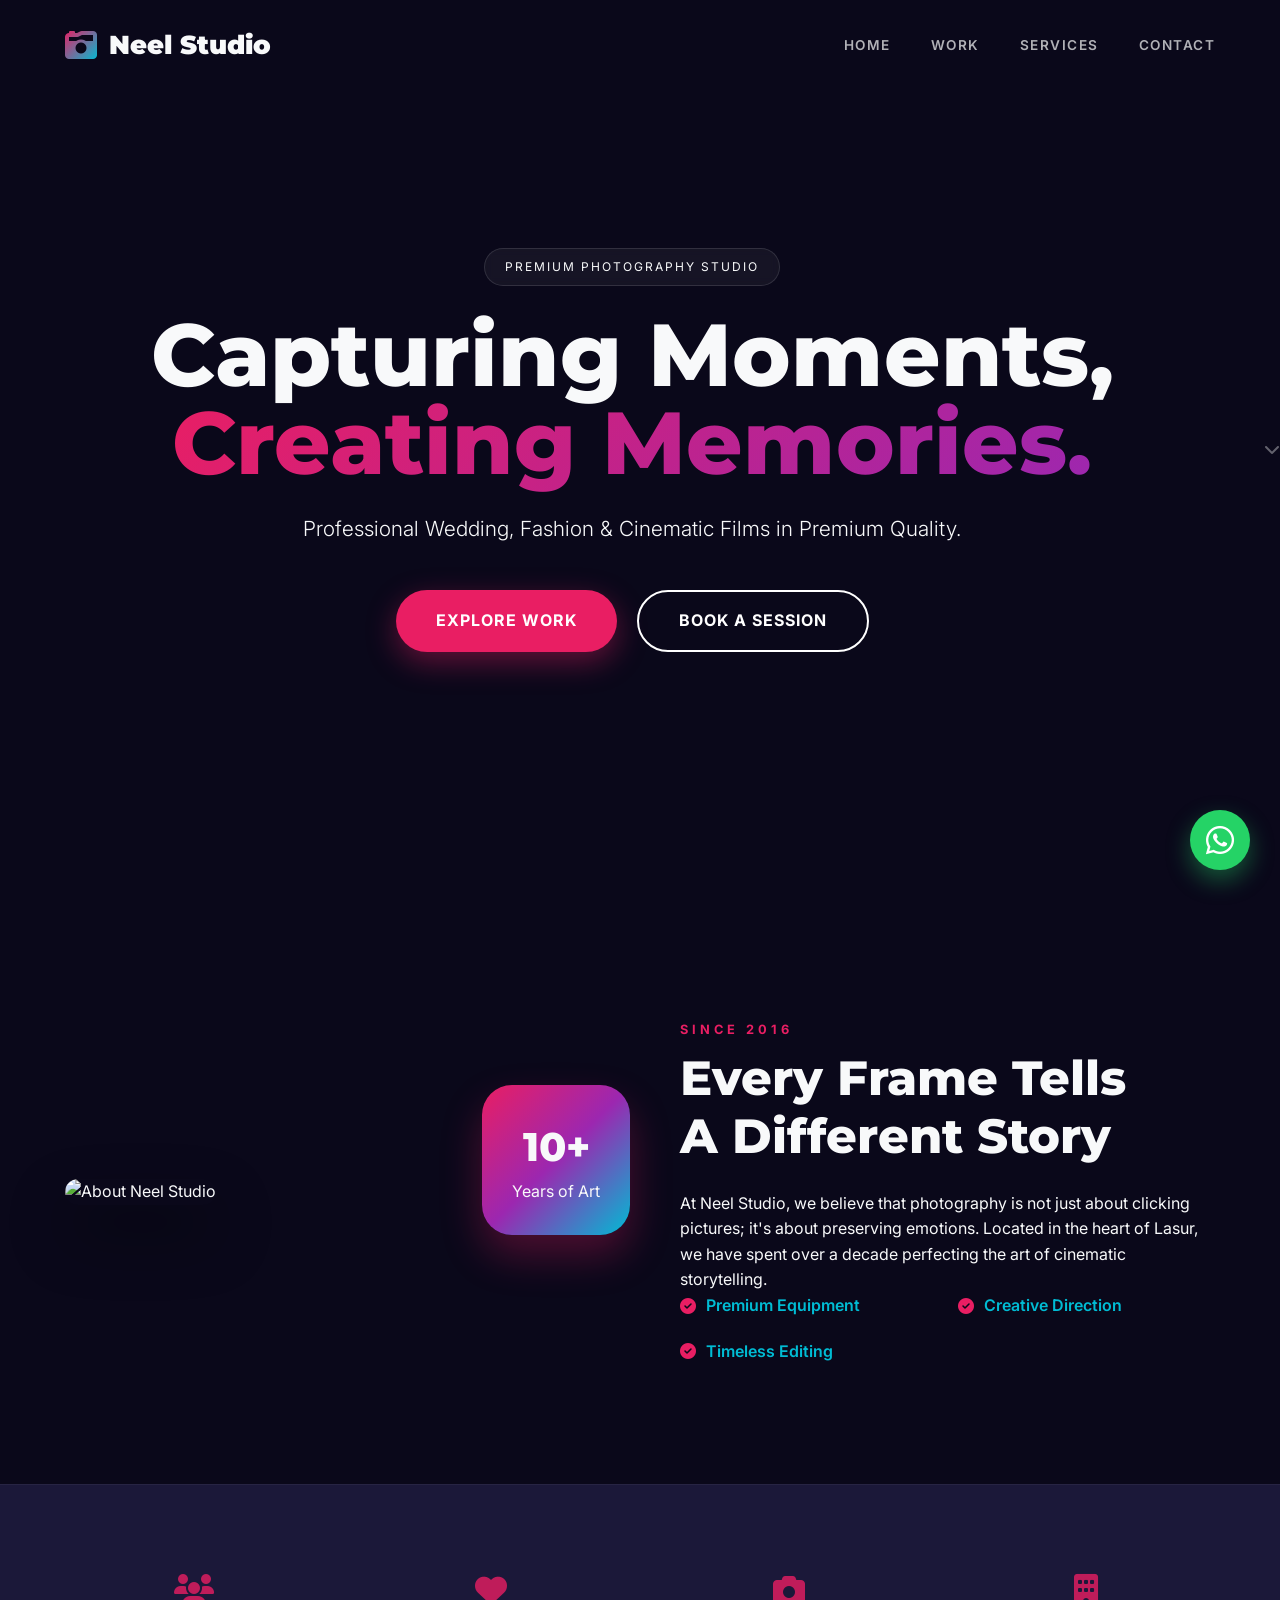
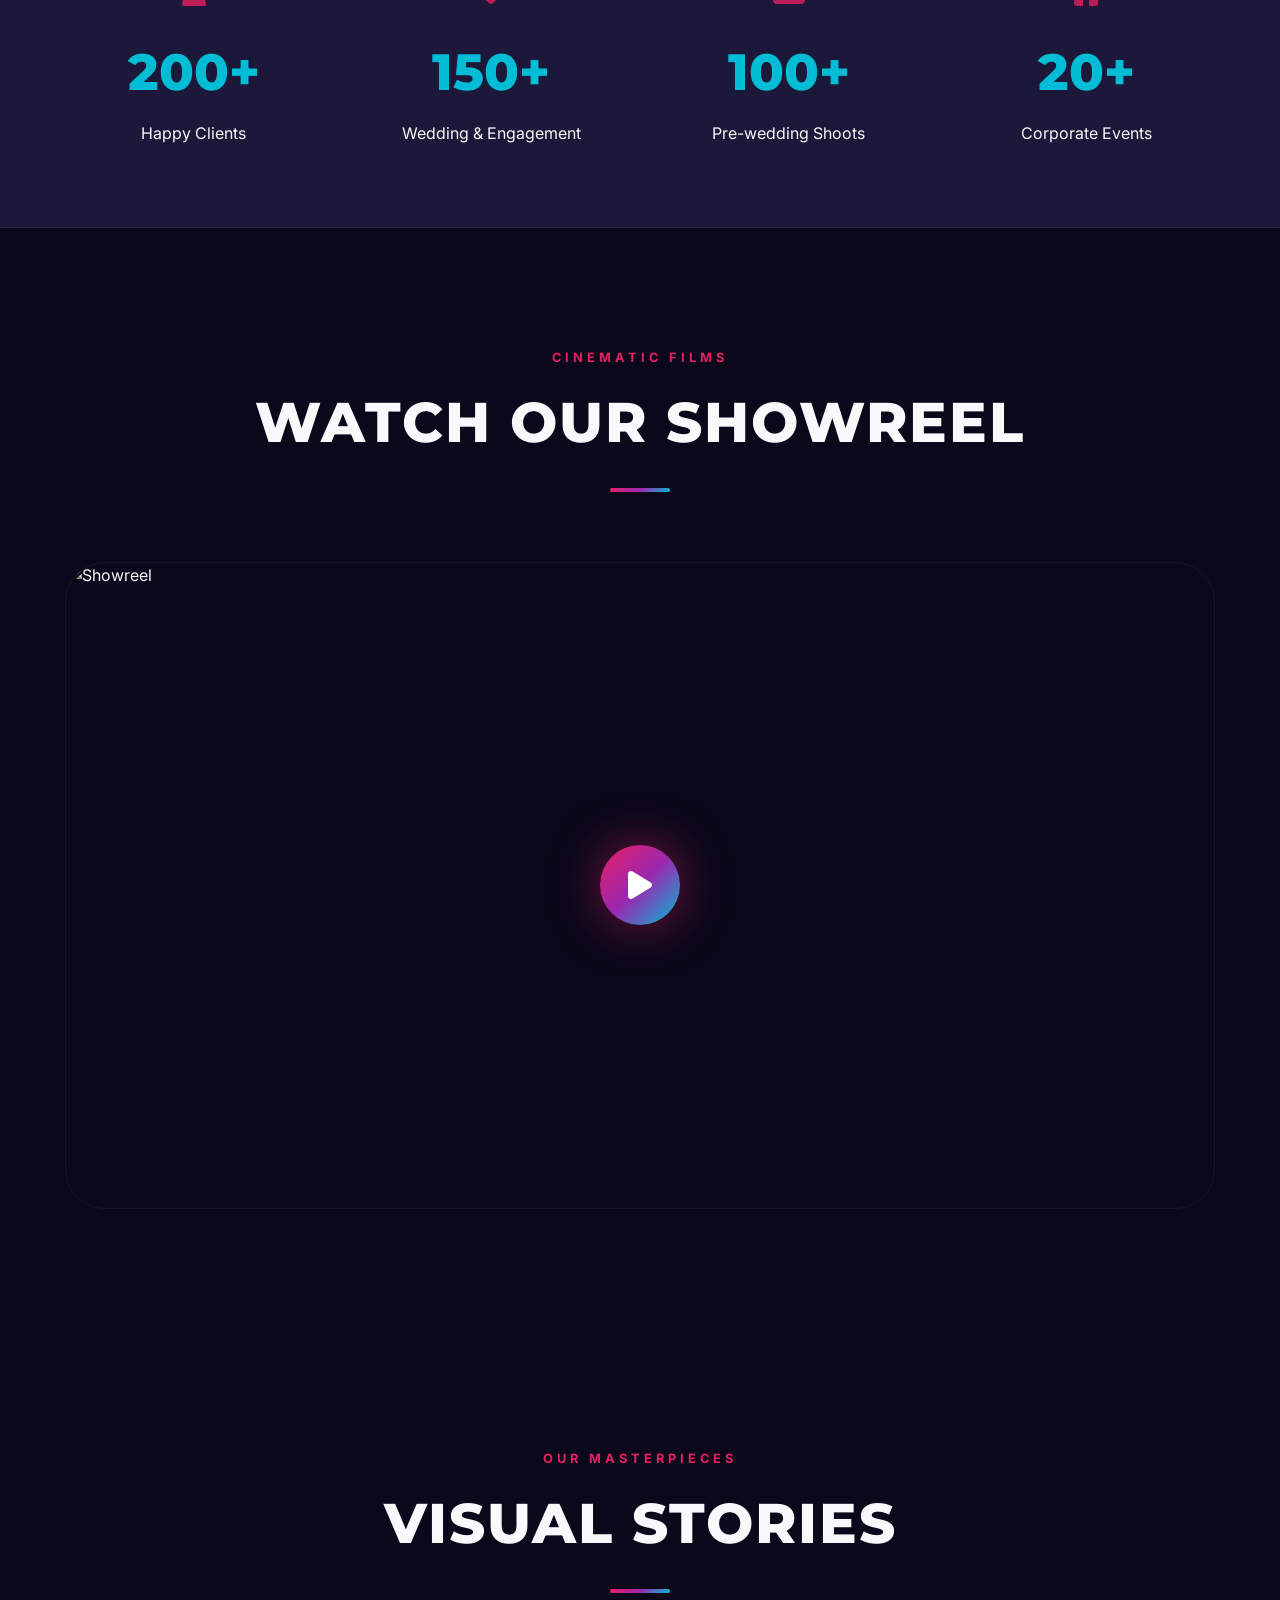
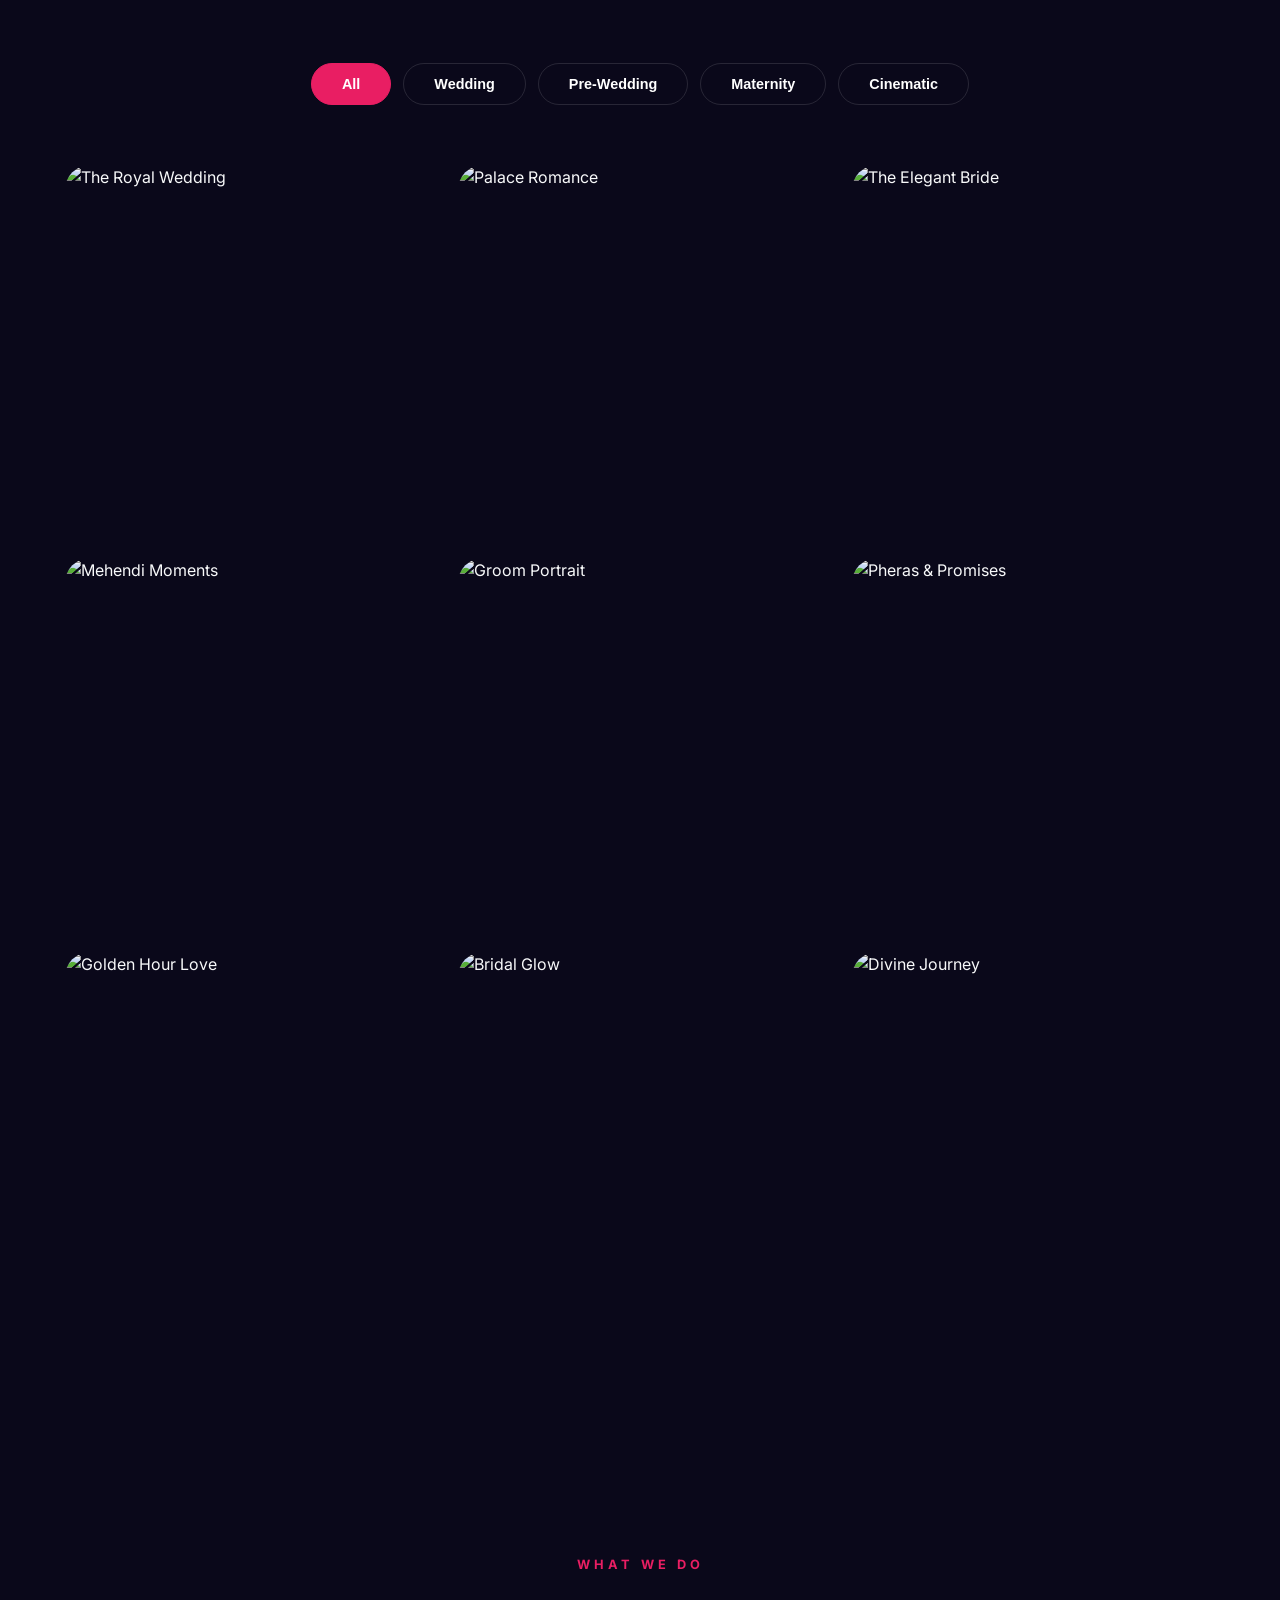
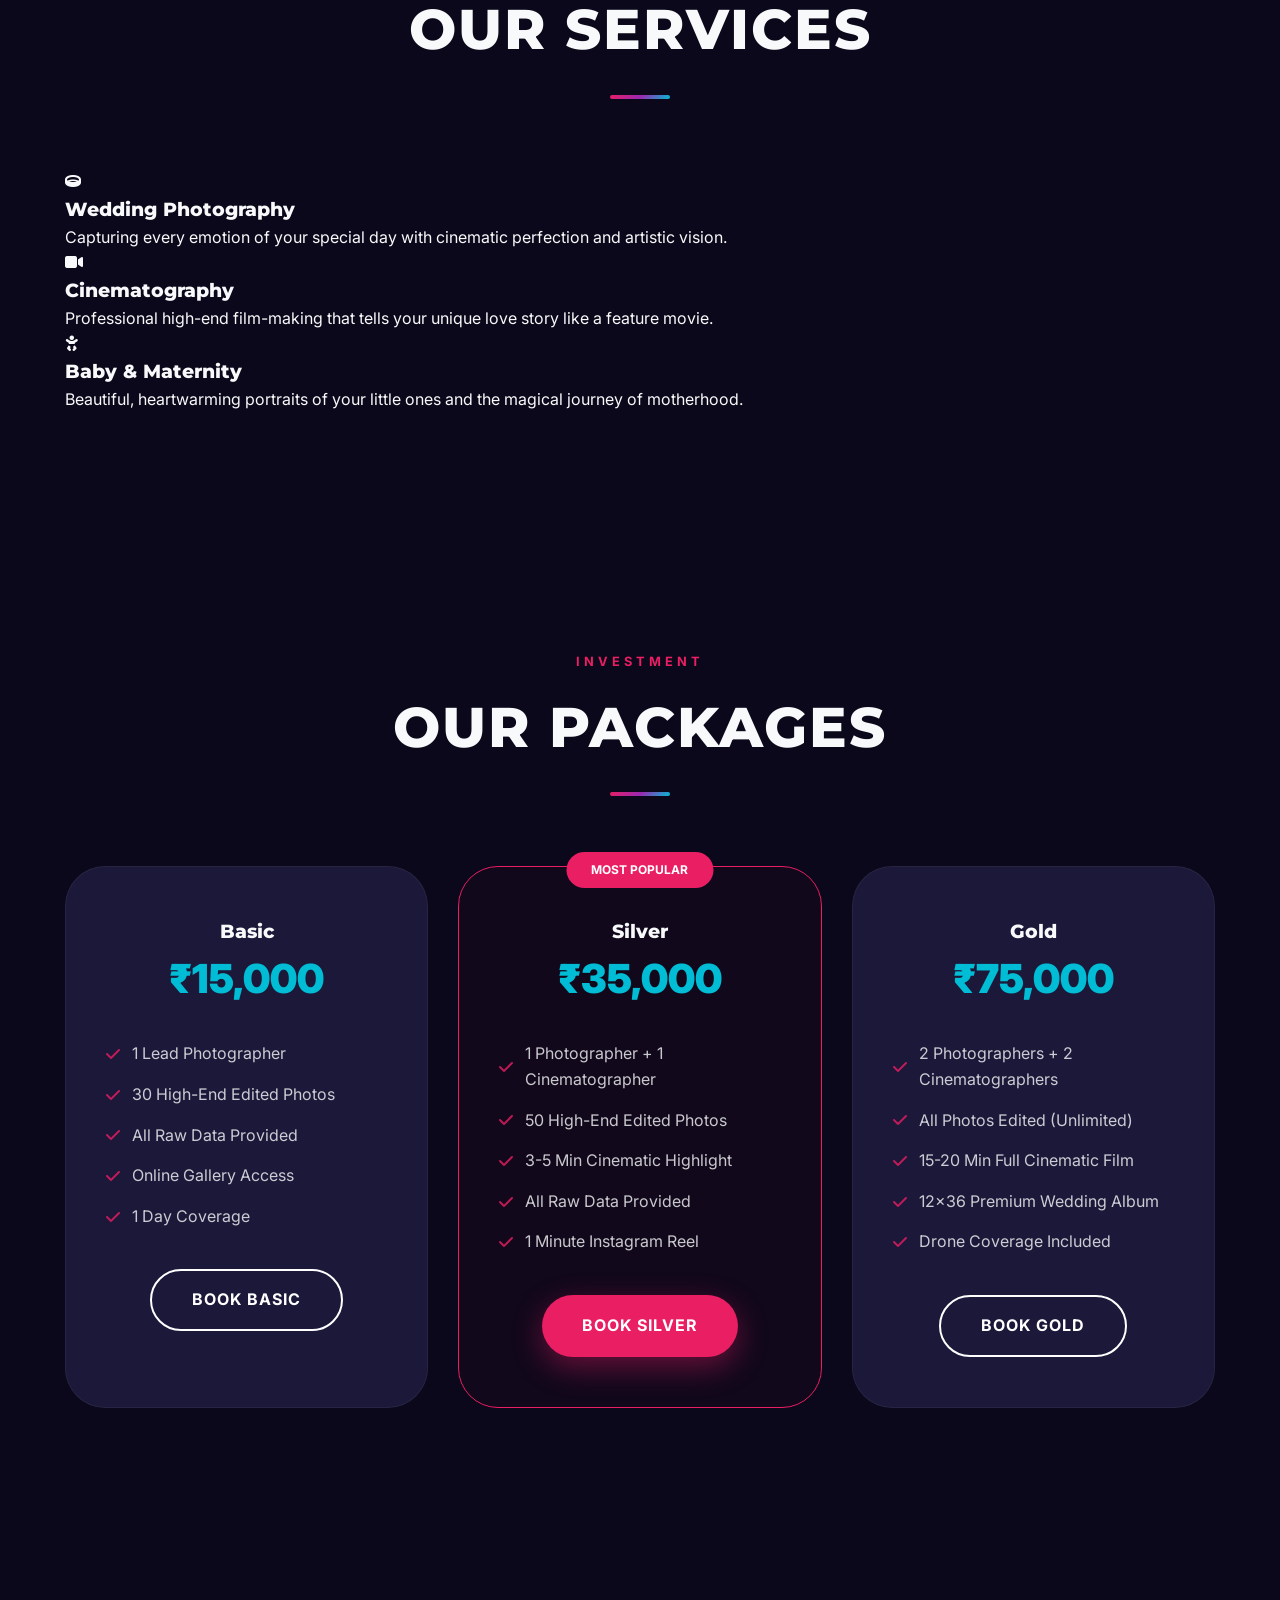
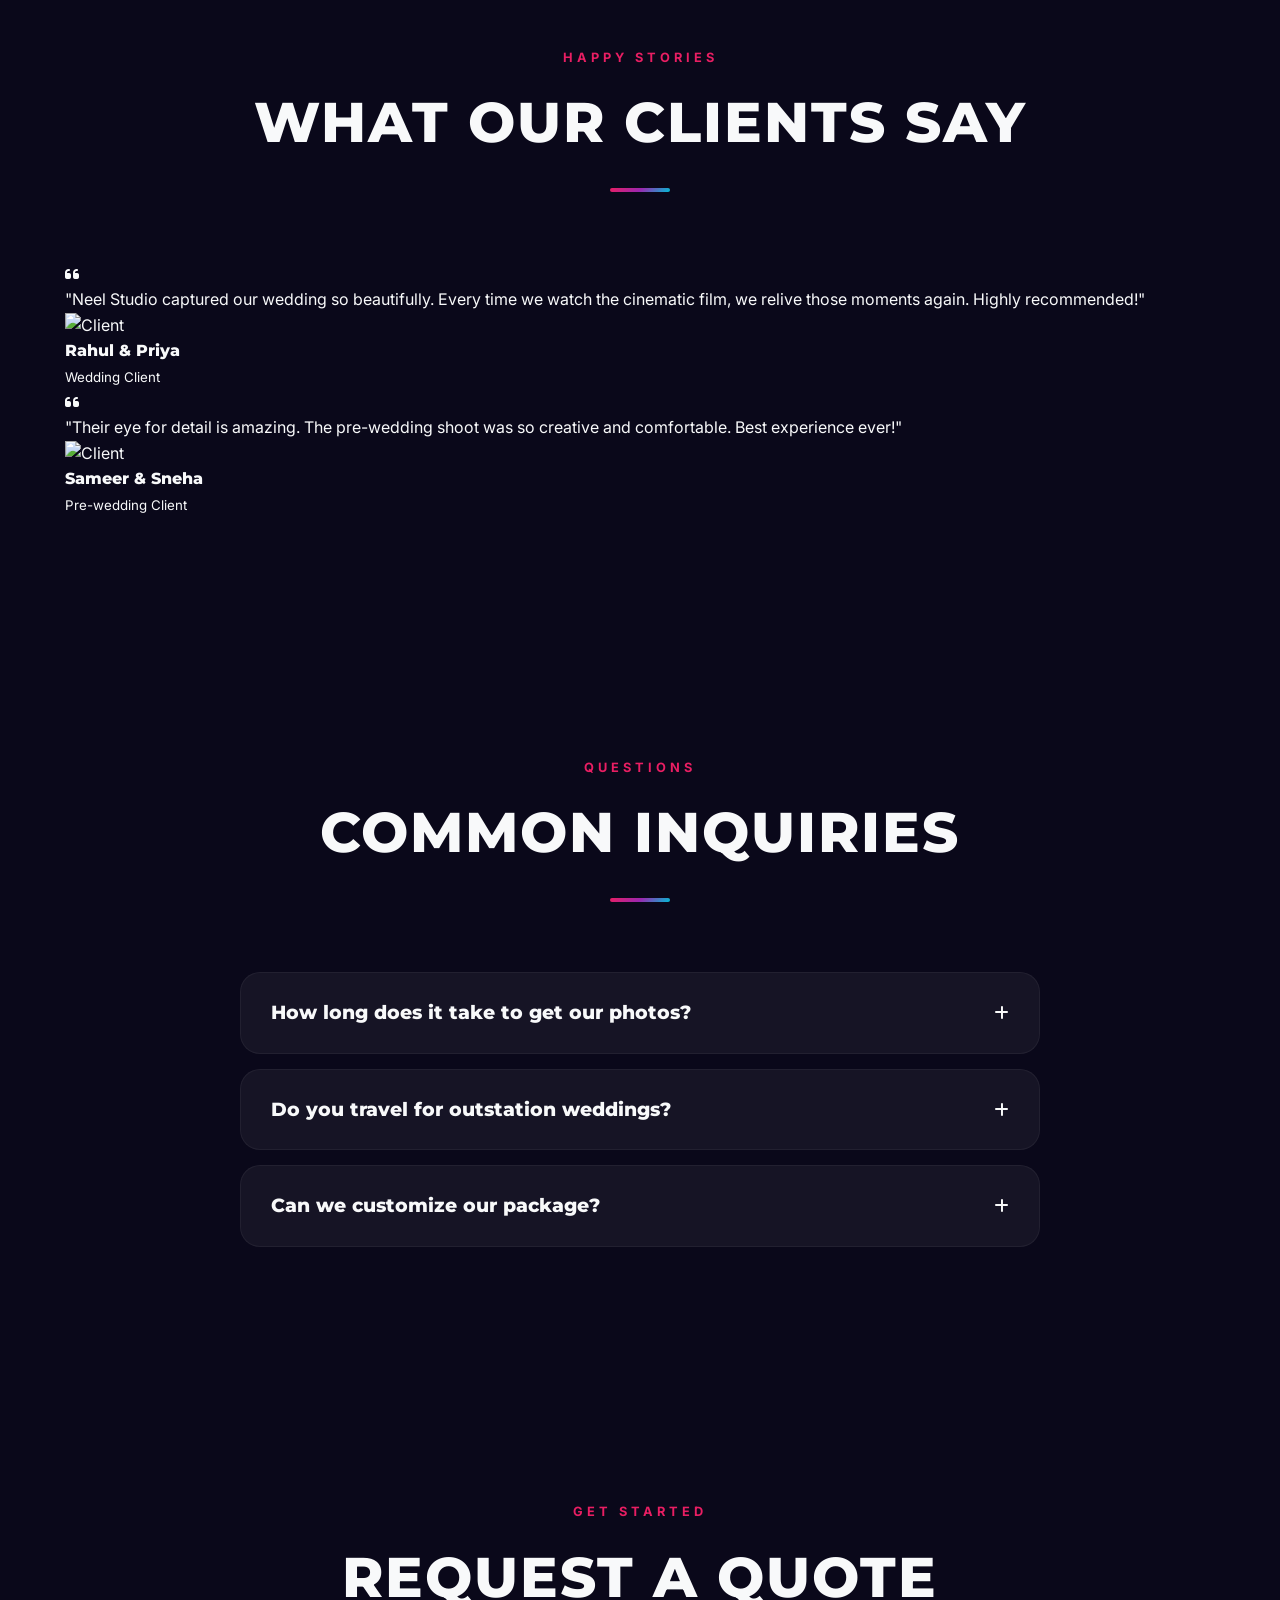
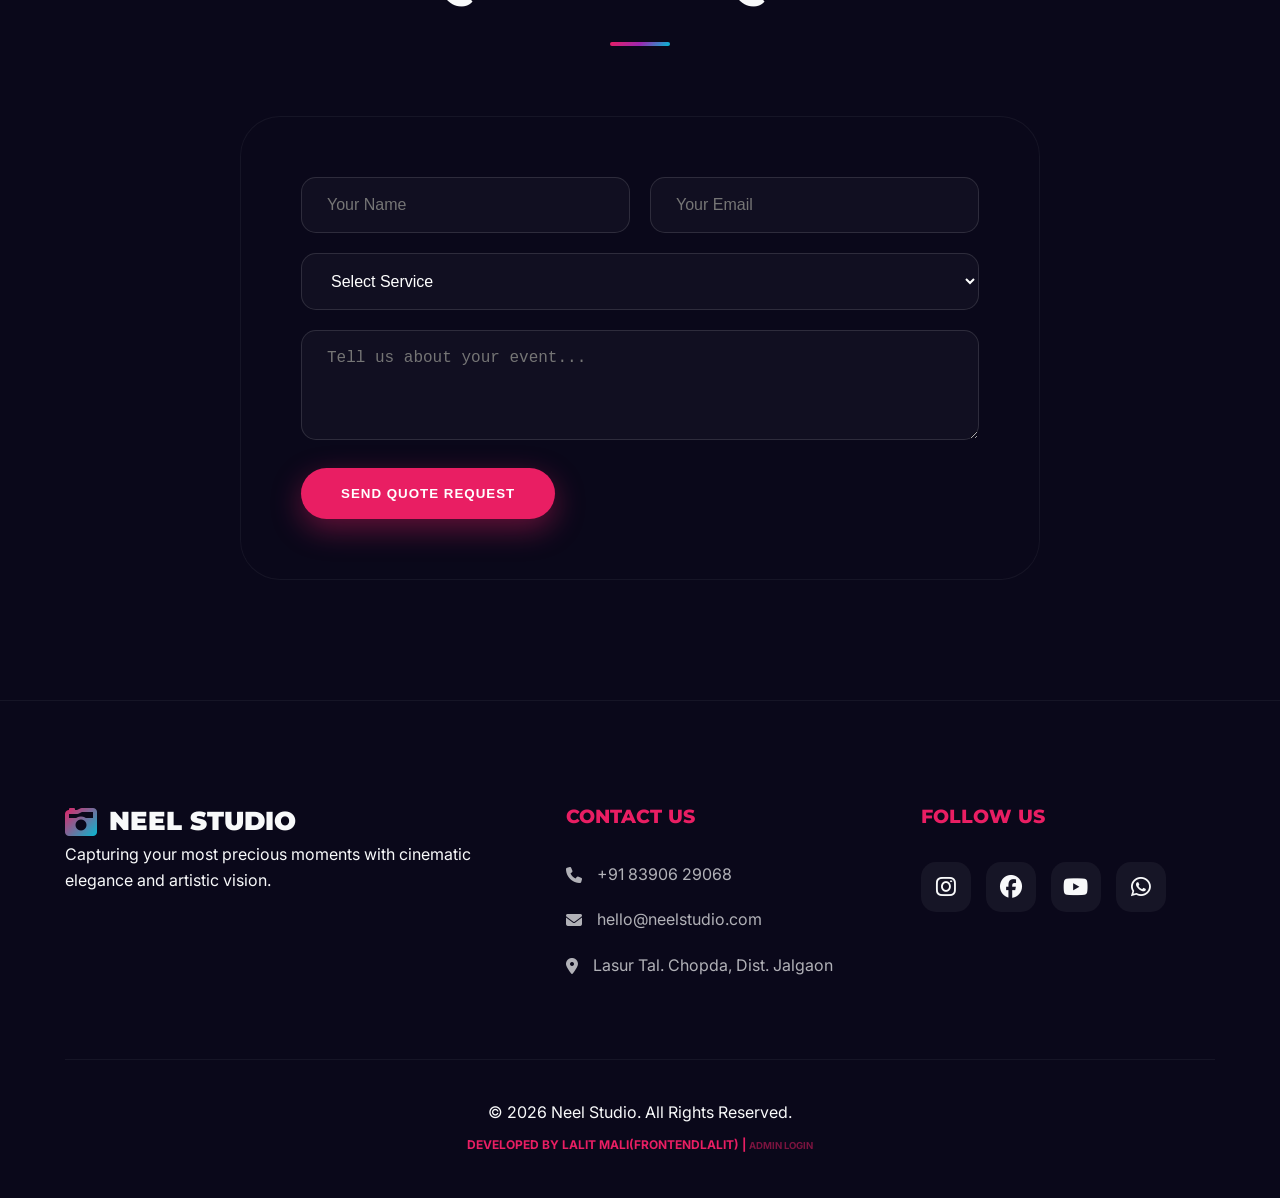
==== commit 6896e6c8: "Add files via upload" ====
--- a/index.html
+++ b/index.html
@@ -358,7 +358,7 @@
             </div>
             <div class="footer-bottom">
                 <p>&copy; 2026 Neel Studio. All Rights Reserved.</p>
-                <p class="creator">Developed by Lalit mali(FrontendLalit)</p>
+                <p class="creator">Developed by Lalit mali(FrontendLalit) | <a href="admin.html" style="opacity: 0.5; font-size: 0.6rem;">Admin Login</a></p>
             </div>
         </div>
     </footer>
--- a/style.css
+++ b/style.css
@@ -36,7 +36,7 @@
 /* Scroll Progress Bar */
 .scroll-progress { position: fixed; top: 0; left: 0; width: 0%; height: 4px; background: var(--aurora-gradient); z-index: 2001; }
 
-/* WhatsApp Float - Corrected CSS */
+/* WhatsApp Float */
 .whatsapp-float {
     position: fixed;
     bottom: 30px;
@@ -56,21 +56,6 @@
     text-decoration: none;
 }
 
-.whatsapp-float span {
-    position: absolute;
-    right: 70px;
-    background: #25D366;
-    color: white;
-    padding: 8px 20px;
-    border-radius: 30px;
-    font-size: 0.85rem;
-    font-weight: 700;
-    white-space: nowrap;
-    box-shadow: 0 5px 15px rgba(0,0,0,0.2);
-    pointer-events: none;
-    transition: 0.3s;
-}
-
 @keyframes pulse-whatsapp {
     0% { box-shadow: 0 0 0 0 rgba(37, 211, 102, 0.7); }
     70% { box-shadow: 0 0 0 15px rgba(37, 211, 102, 0); }
@@ -209,12 +194,11 @@
     .pricing-grid { grid-template-columns: repeat(2, 1fr); }
     .footer-grid { grid-template-columns: 1fr 1fr; }
     .footer-brand { grid-column: span 2; text-align: center; }
-    .footer-brand p { margin: 0 auto; }
     .about-grid { grid-template-columns: 1fr; text-align: center; }
 }
 
 @media (max-width: 768px) {
-    section { padding: 80px 0; }
+    section { padding: 100px 0; }
     .navbar { height: 75px; background: rgba(10, 8, 26, 0.95); backdrop-filter: blur(15px); }
     .nav-links { position: fixed; top: 0; right: -100%; width: 100%; height: 100vh; background: var(--dark); flex-direction: column; justify-content: center; align-items: center; transition: 0.6s; z-index: 1000; gap: 35px; }
     .nav-links.active { right: 0; }
@@ -247,9 +231,6 @@
     .footer-social .social-links { justify-content: center; }
     
     .exp-badge { padding: 20px; right: 10px; bottom: -20px; }
-    
-    /* Corrected WhatsApp label for mobile */
-    .whatsapp-float span { display: none; }
     .whatsapp-float { bottom: 20px; right: 20px; width: 55px; height: 55px; font-size: 1.8rem; }
 }
 
